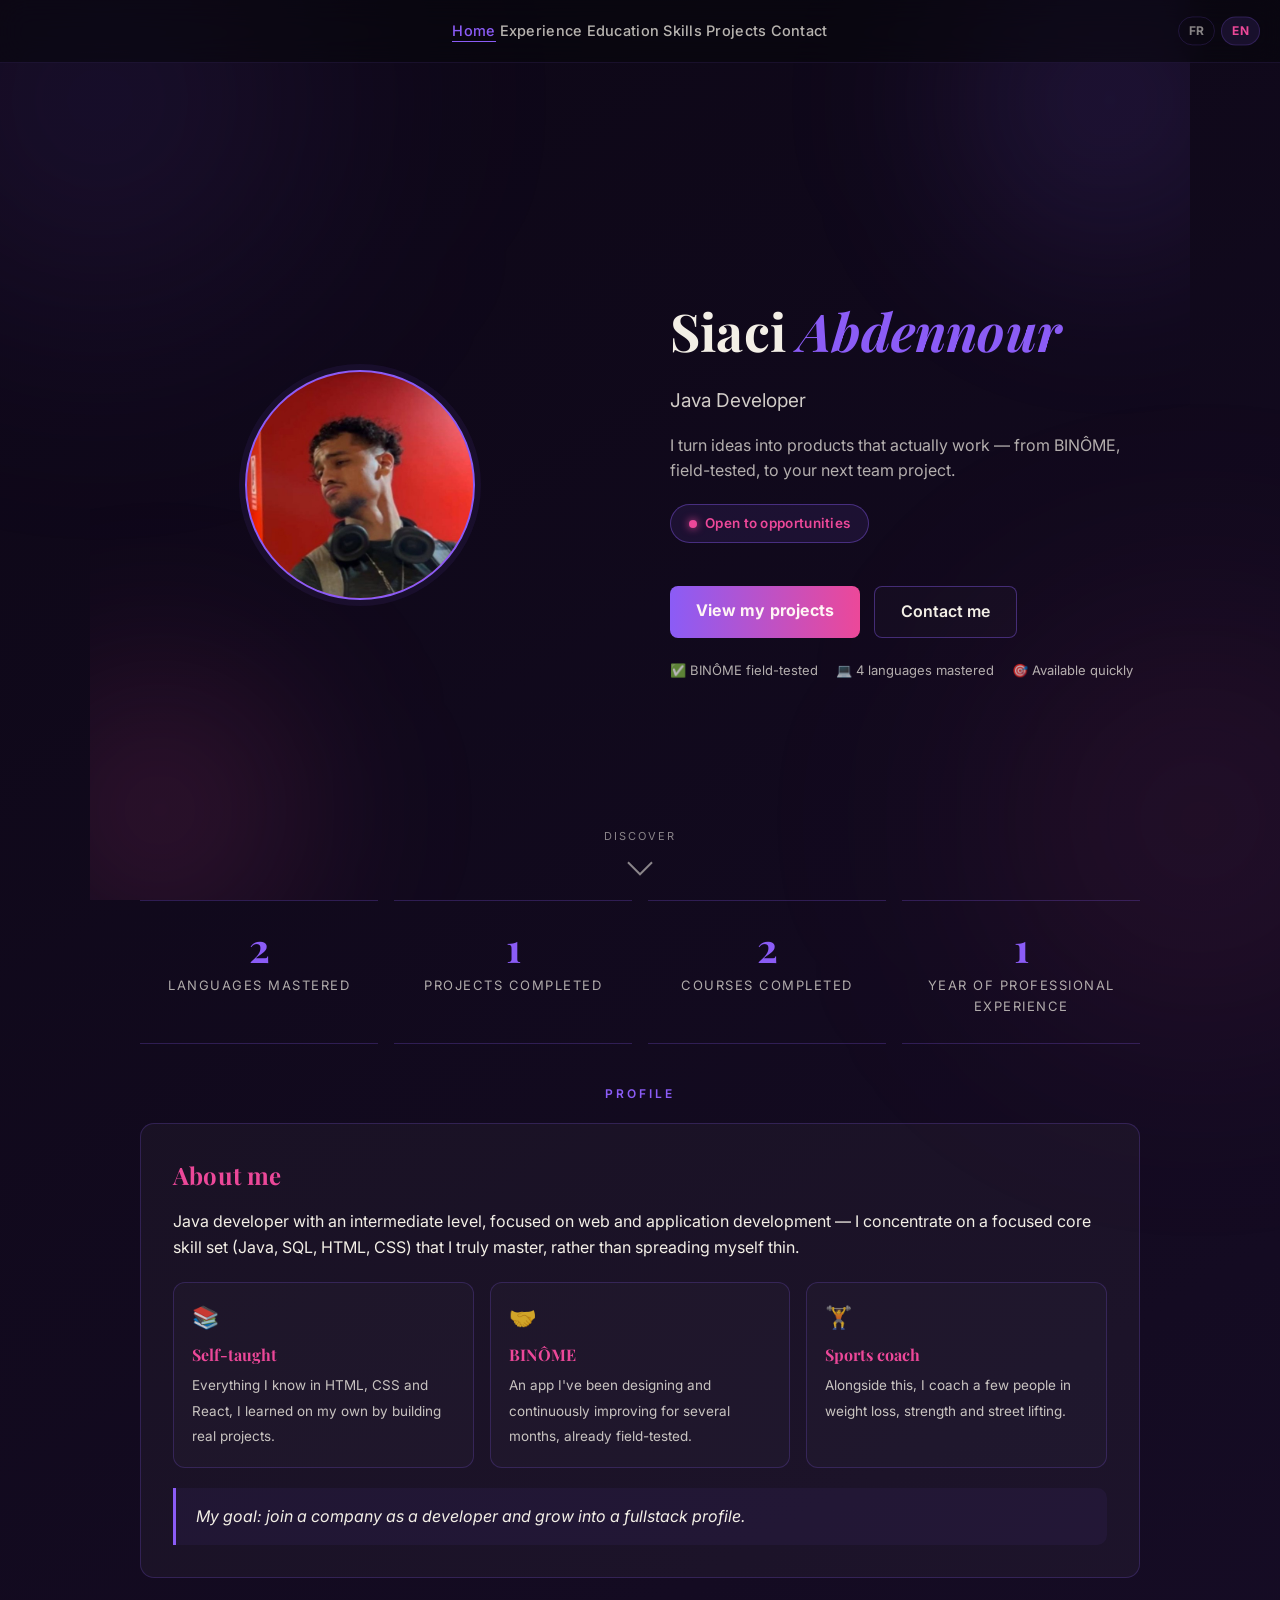
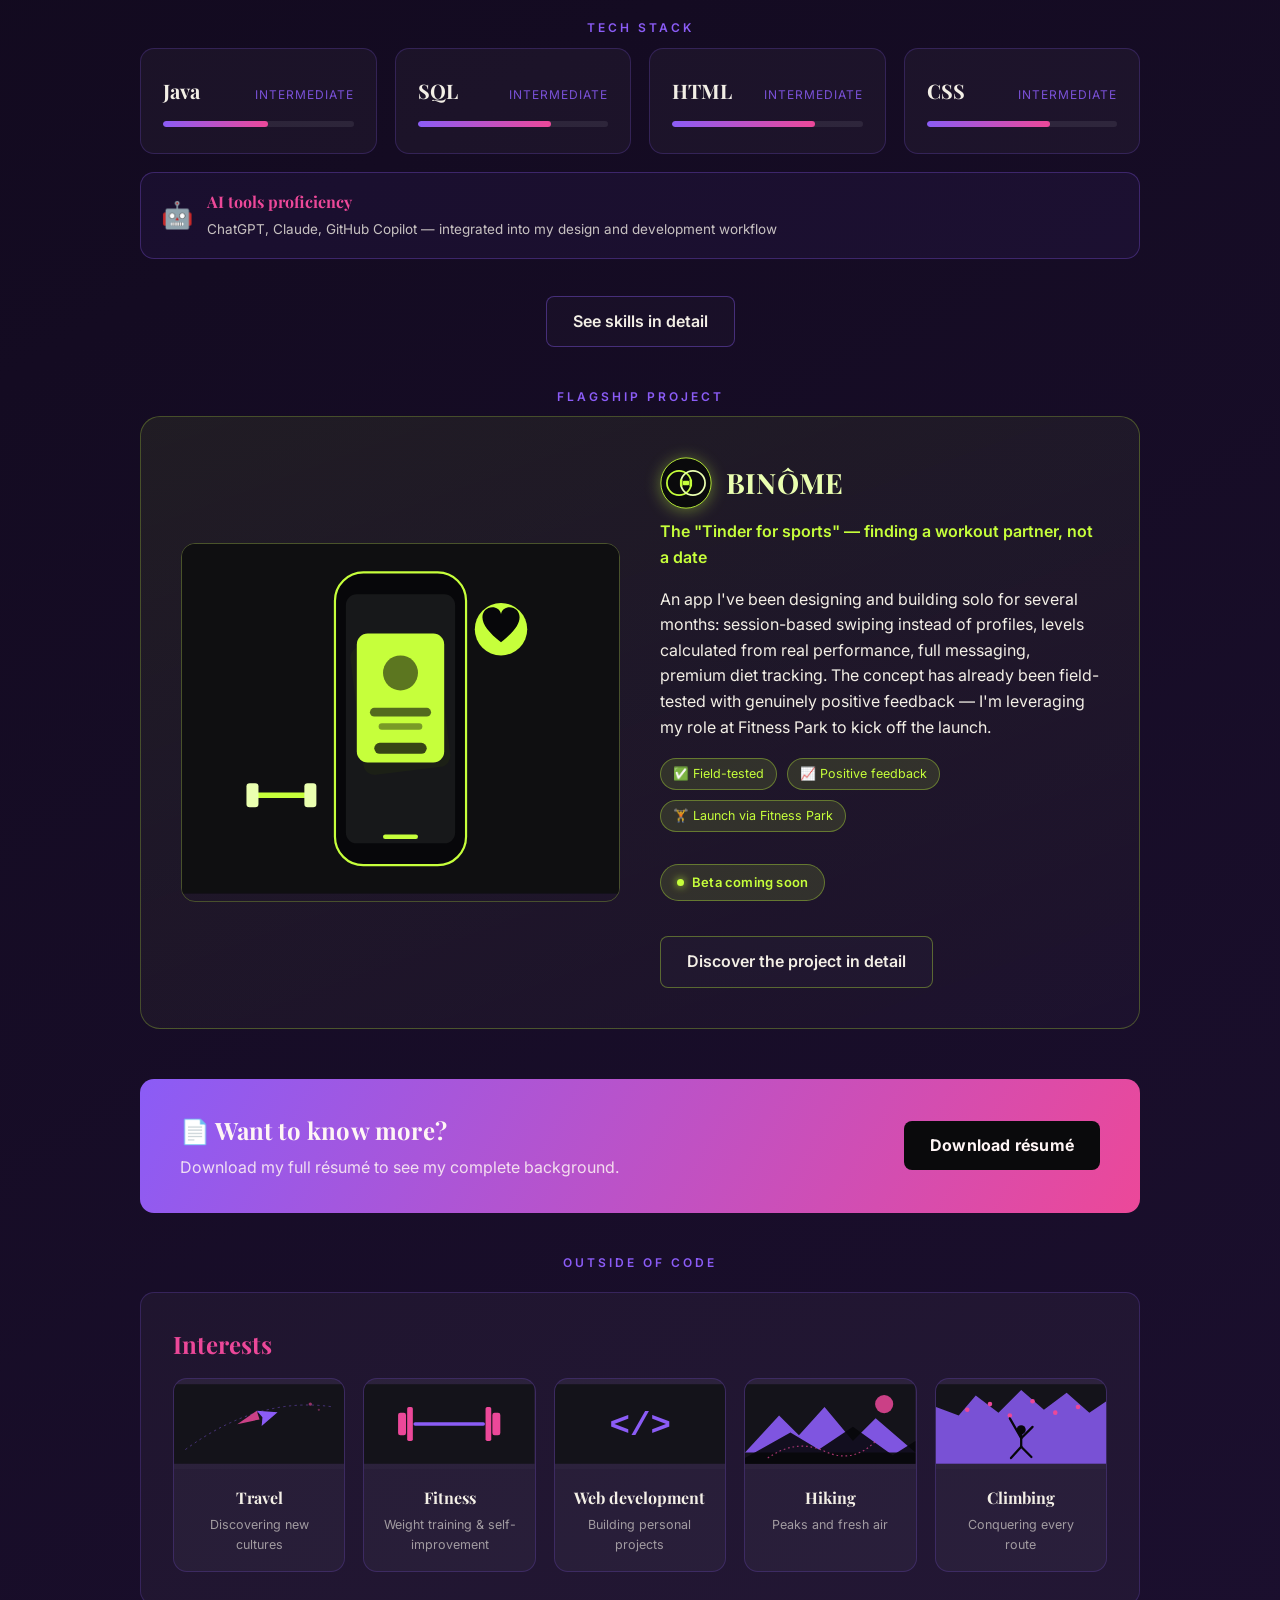
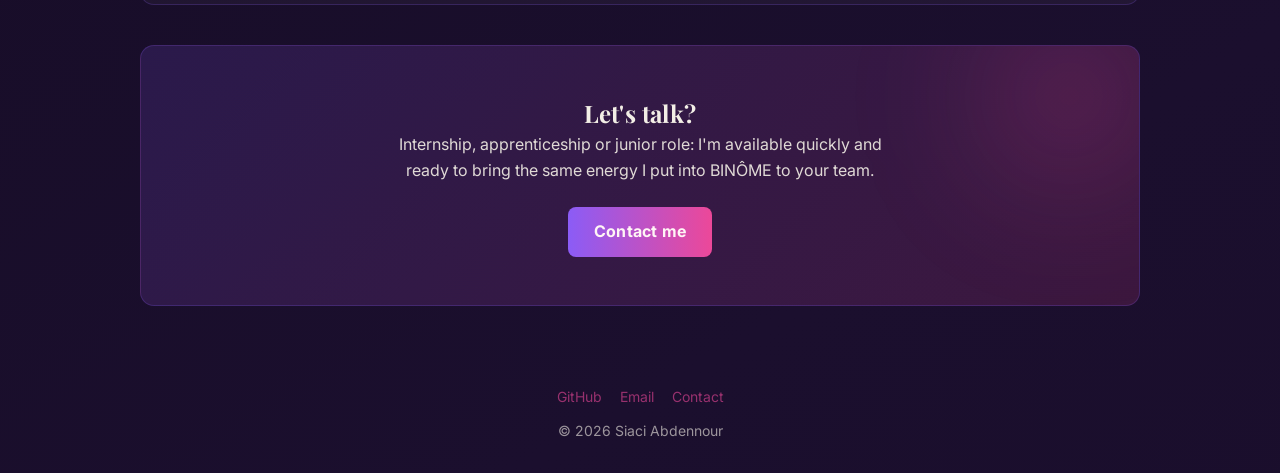
==== en/index.html @ e9d8b7e0 "new lang" ====
<!DOCTYPE html>
<html lang="en">
<head>
<meta charset="UTF-8">
<meta name="viewport" content="width=device-width, initial-scale=1">
<title>Siaci Abdennour — Java Developer</title>
<meta name="description" content="Portfolio of Siaci Abdennour, Java developer (Java, HTML, CSS, SQL) evolving towards a fullstack profile. Open to internships, apprenticeships and junior roles.">
<meta name="theme-color" content="#07070a">
<link rel="icon" type="image/svg+xml" href="../favicon.svg">
<link rel="canonical" href="https://abdesci.github.io/en/index.html">

<!-- Open Graph -->
<meta property="og:type" content="website">
<meta property="og:title" content="Siaci Abdennour — Java Developer">
<meta property="og:description" content="Portfolio of Siaci Abdennour, Java developer evolving towards a fullstack profile.">
<meta property="og:url" content="https://abdesci.github.io/en/index.html">
<meta property="og:locale" content="en_US">

<link rel="preconnect" href="https://fonts.googleapis.com">
<link rel="preconnect" href="https://fonts.gstatic.com" crossorigin>
<link href="https://fonts.googleapis.com/css2?family=Inter:wght@400;500;600;700&family=Playfair+Display:ital,wght@0,700;1,700&display=swap" rel="stylesheet">

<link rel="stylesheet" href="../style.css">
</head>

<body>

<a class="skip-link" href="#main">Skip to content</a>

<!-- NAVBAR -->
<nav class="nav" aria-label="Main navigation">
  <div class="nav-links">
    <a href="index.html" aria-current="page">Home</a>
    <a href="experiences.html">Experience</a>
    <a href="formations.html">Education</a>
    <a href="competences.html">Skills</a>
    <a href="projets.html">Projects</a>
    <a href="contact.html">Contact</a>
  </div>
  <button class="nav-toggle" aria-label="Open menu" aria-expanded="false">☰</button>
  <div class="lang-switch">
    <a href="../index.html">FR</a>
    <span class="active">EN</span>
  </div>
</nav>

<main id="main">

<!-- HERO -->
<div class="split-hero">
  <div class="visual">
    <div class="avatar-wrap">
      <img src="../photo.jpg" alt="Photo of Siaci Abdennour" onerror="var p=this.parentElement; this.remove(); p.textContent='SA';">
    </div>
  </div>
  <div class="content">
    <h1>Siaci <span class="accent-word">Abdennour</span></h1>
    <p class="subtitle"><span data-typed="Java Developer|Future Fullstack Profile|Creator of BINÔME"></span></p>
    <p class="hero-tagline">I turn ideas into products that actually work — from BINÔME, field-tested, to your next team project.</p>
    <span class="badge-pill"><span class="dot"></span> Open to opportunities</span>
    <div class="cta-row">
      <a href="projets.html" class="btn">View my projects</a>
      <a href="contact.html" class="btn-outline">Contact me</a>
    </div>
    <div class="trust-strip">
      <span>✅ BINÔME field-tested</span>
      <span>💻 4 languages mastered</span>
      <span>🎯 Available quickly</span>
    </div>
  </div>
  <a href="#stats" class="scroll-cue" aria-label="Scroll down">
    <span>Discover</span>
    <span class="arrow"></span>
  </a>
</div>

<!-- STATS -->
<div class="stats-row reveal" id="stats">
  <div class="stat">
    <span class="num" data-count="4">0</span>
    <span class="label">Languages mastered</span>
  </div>
  <div class="stat">
    <span class="num" data-count="2">0</span>
    <span class="label">Projects completed</span>
  </div>
  <div class="stat">
    <span class="num" data-count="4">0</span>
    <span class="label">Courses completed</span>
  </div>
  <div class="stat">
    <span class="num" data-count="1">0</span>
    <span class="label">Year of professional experience</span>
  </div>
</div>

<!-- ABOUT -->
<div class="section reveal">
  <span class="eyebrow">Profile</span>
  <div class="card">
    <h2>About me</h2>
    <p>
      Java developer with an intermediate level, focused on web and application development — I concentrate on a focused core skill set (Java, SQL, HTML, CSS) that I truly master, rather than spreading myself thin.
    </p>
    <div class="about-highlights">
      <div class="highlight-item">
        <span class="hicon">📚</span>
        <strong>Self-taught</strong>
        <span>Everything I know in HTML, CSS and React, I learned on my own by building real projects.</span>
      </div>
      <div class="highlight-item">
        <span class="hicon">🤝</span>
        <strong>BINÔME</strong>
        <span>An app I've been designing and continuously improving for several months, already field-tested.</span>
      </div>
      <div class="highlight-item">
        <span class="hicon">🏋️</span>
        <strong>Sports coach</strong>
        <span>Alongside this, I coach a few people in weight loss, strength and street lifting.</span>
      </div>
    </div>
    <p class="about-objective">
      My goal: join a company as a developer and grow into a fullstack profile.
    </p>
  </div>
</div>

<!-- KEY SKILLS -->
<div class="section reveal">
  <span class="eyebrow">Tech stack</span>
  <div class="lang-grid">
    <div class="lang-card" style="--fill:55%">
      <div class="lang-top"><span class="lang-name">Java</span><span class="lang-level">Intermediate</span></div>
      <div class="lang-bar"><div class="lang-bar-fill"></div></div>
    </div>
    <div class="lang-card" style="--fill:70%">
      <div class="lang-top"><span class="lang-name">SQL</span><span class="lang-level">Intermediate</span></div>
      <div class="lang-bar"><div class="lang-bar-fill"></div></div>
    </div>
    <div class="lang-card" style="--fill:75%">
      <div class="lang-top"><span class="lang-name">HTML</span><span class="lang-level">Intermediate</span></div>
      <div class="lang-bar"><div class="lang-bar-fill"></div></div>
    </div>
    <div class="lang-card" style="--fill:65%">
      <div class="lang-top"><span class="lang-name">CSS</span><span class="lang-level">Intermediate</span></div>
      <div class="lang-bar"><div class="lang-bar-fill"></div></div>
    </div>
  </div>
  <div class="ai-tools-tag">
    <span class="icon">🤖</span>
    <div>
      <strong>AI tools proficiency</strong>
      <span>ChatGPT, Claude, GitHub Copilot — integrated into my design and development workflow</span>
    </div>
  </div>
  <p style="text-align:center; margin-top:22px;">
    <a href="competences.html" class="btn-outline">See skills in detail</a>
  </p>
</div>

<!-- FLAGSHIP PROJECT TEASER -->
<div class="section reveal">
  <span class="eyebrow">Flagship project</span>
  <div class="case-study binome-block">
    <div class="visual">
      <svg viewBox="0 0 400 320" xmlns="http://www.w3.org/2000/svg" role="img" aria-label="Illustration of the BINÔME app: phone with a swipeable session card">
        <rect width="400" height="320" fill="#0f0f11"/>
        <rect x="140" y="26" width="120" height="268" rx="26" fill="#07070a" stroke="#c6ff3b" stroke-width="2"/>
        <rect x="150" y="46" width="100" height="228" rx="10" fill="#17181a"/>
        <g transform="rotate(-7 200 150)">
          <rect x="160" y="90" width="80" height="118" rx="10" fill="#1c2016"/>
        </g>
        <g>
          <rect x="160" y="82" width="80" height="118" rx="10" fill="#c6ff3b"/>
          <circle cx="200" cy="118" r="16" fill="#07070a" opacity="0.55"/>
          <rect x="172" y="150" width="56" height="8" rx="4" fill="#07070a" opacity="0.6"/>
          <rect x="180" y="164" width="40" height="6" rx="3" fill="#07070a" opacity="0.4"/>
          <rect x="176" y="182" width="48" height="10" rx="5" fill="#07070a" opacity="0.75"/>
        </g>
        <rect x="184" y="266" width="32" height="4" rx="2" fill="#c6ff3b"/>
        <circle cx="292" cy="78" r="24" fill="#c6ff3b"/>
        <path d="M292 90c-11-9-17-16-17-23 0-5 4-9 9-9 4 0 7 2 8 6 1-4 4-6 8-6 5 0 9 4 9 9 0 7-6 14-17 23z" fill="#07070a"/>
        <g transform="translate(70,230)">
          <line x1="0" y1="0" x2="42" y2="0" stroke="#c6ff3b" stroke-width="5" stroke-linecap="round"/>
          <rect x="-11" y="-11" width="11" height="22" rx="3" fill="#eaffb0"/>
          <rect x="42" y="-11" width="11" height="22" rx="3" fill="#eaffb0"/>
        </g>
      </svg>
    </div>
    <div>
      <div class="brand-row">
        <svg class="brand-logo" viewBox="0 0 120 120" xmlns="http://www.w3.org/2000/svg" role="img" aria-label="BINÔME logo">
          <circle cx="60" cy="60" r="58" fill="#0a0a0c"/>
          <circle cx="60" cy="60" r="58" fill="none" stroke="#c6ff3b" stroke-width="2"/>
          <circle cx="44" cy="60" r="28" fill="none" stroke="#c6ff3b" stroke-width="4"/>
          <circle cx="76" cy="60" r="28" fill="none" stroke="#eaffb0" stroke-width="4"/>
          <rect x="53" y="55" width="14" height="10" rx="2" fill="#c6ff3b"/>
          <rect x="46" y="52" width="6" height="16" rx="2" fill="#c6ff3b"/>
          <rect x="68" y="52" width="6" height="16" rx="2" fill="#c6ff3b"/>
        </svg>
        <h2 style="margin-bottom:0;">BINÔME</h2>
      </div>
      <span class="tagline">The "Tinder for sports" — finding a workout partner, not a date</span>
      <p>
        An app I've been designing and building solo for several months: session-based swiping instead of profiles, levels calculated from real performance, full messaging, premium diet tracking. The concept has already been field-tested with genuinely positive feedback — I'm leveraging my role at Fitness Park to kick off the launch.
      </p>
      <div class="stat-chips">
        <span class="chip">✅ Field-tested</span>
        <span class="chip">📈 Positive feedback</span>
        <span class="chip">🏋️ Launch via Fitness Park</span>
      </div>
      <span class="beta-badge"><span class="dot"></span> Beta coming soon</span>
      <p style="margin-top:20px;">
        <a href="projets.html" class="btn-outline">Discover the project in detail</a>
      </p>
    </div>
  </div>
</div>

<!-- CV -->
<div class="section reveal">
  <div class="cv-banner">
    <div class="cv-text">
      <h2>📄 Want to know more?</h2>
      <p>Download my full résumé to see my complete background.</p>
    </div>
    <a href="../cv.pdf" class="btn">Download résumé</a>
  </div>
</div>

<!-- INTERESTS -->
<div class="section reveal">
  <span class="eyebrow">Outside of code</span>
  <div class="card">
    <h2>Interests</h2>
    <div class="interest-grid">

      <div class="interest-card">
        <svg class="banner" viewBox="0 0 300 140" xmlns="http://www.w3.org/2000/svg" role="img" aria-label="Travel illustration">
          <rect width="300" height="140" fill="#14131a"/>
          <path d="M20 115 Q150 20 280 40" stroke="#8b5cf6" stroke-width="1.5" stroke-dasharray="4 6" fill="none" opacity="0.5"/>
          <g transform="translate(150,60) rotate(-18)">
            <path d="M0 -14 L34 0 L0 14 L6 0 Z" fill="#8b5cf6"/>
            <path d="M0 -14 L-40 -2 L0 2 Z" fill="#ec4899" opacity="0.85"/>
          </g>
          <circle cx="240" cy="35" r="3" fill="#ec4899" opacity="0.6"/>
          <circle cx="255" cy="45" r="2" fill="#ec4899" opacity="0.4"/>
        </svg>
        <div class="body">
          <span class="label">Travel</span>
          <span class="hint">Discovering new cultures</span>
        </div>
      </div>

      <div class="interest-card">
        <svg class="banner" viewBox="0 0 300 140" xmlns="http://www.w3.org/2000/svg" role="img" aria-label="Fitness illustration">
          <rect width="300" height="140" fill="#14131a"/>
          <line x1="90" y1="70" x2="210" y2="70" stroke="#8b5cf6" stroke-width="6" stroke-linecap="round"/>
          <rect x="60" y="50" width="14" height="40" rx="4" fill="#ec4899"/>
          <rect x="76" y="40" width="10" height="60" rx="3" fill="#ec4899"/>
          <rect x="214" y="40" width="10" height="60" rx="3" fill="#ec4899"/>
          <rect x="226" y="50" width="14" height="40" rx="4" fill="#ec4899"/>
        </svg>
        <div class="body">
          <span class="label">Fitness</span>
          <span class="hint">Weight training & self-improvement</span>
        </div>
      </div>

      <div class="interest-card">
        <svg class="banner" viewBox="0 0 300 140" xmlns="http://www.w3.org/2000/svg" role="img" aria-label="Web development illustration">
          <rect width="300" height="140" fill="#14131a"/>
          <text x="150" y="90" font-family="monospace" font-size="60" font-weight="700" fill="#8b5cf6" text-anchor="middle">&lt;/&gt;</text>
        </svg>
        <div class="body">
          <span class="label">Web development</span>
          <span class="hint">Building personal projects</span>
        </div>
      </div>

      <div class="interest-card">
        <svg class="banner" viewBox="0 0 300 140" xmlns="http://www.w3.org/2000/svg" role="img" aria-label="Hiking illustration">
          <rect width="300" height="140" fill="#14131a"/>
          <circle cx="245" cy="35" r="16" fill="#ec4899" opacity="0.85"/>
          <path d="M0 120 L60 55 L95 90 L140 40 L190 100 L230 60 L300 120 Z" fill="#8b5cf6" opacity="0.9"/>
          <path d="M0 130 L80 85 L130 115 L190 75 L260 125 L300 100 L300 140 L0 140 Z" fill="#07070a" opacity="0.9"/>
          <path d="M40 130 Q90 95 140 118 T230 100" stroke="#ec4899" stroke-width="2" stroke-dasharray="3 5" fill="none" opacity="0.7"/>
        </svg>
        <div class="body">
          <span class="label">Hiking</span>
          <span class="hint">Peaks and fresh air</span>
        </div>
      </div>

      <div class="interest-card">
        <svg class="banner" viewBox="0 0 300 140" xmlns="http://www.w3.org/2000/svg" role="img" aria-label="Climbing illustration">
          <rect width="300" height="140" fill="#14131a"/>
          <path d="M0 140 L0 40 L40 55 L70 20 L110 50 L150 10 L190 45 L230 15 L270 50 L300 30 L300 140 Z" fill="#8b5cf6" opacity="0.85"/>
          <circle cx="55" cy="45" r="4" fill="#ec4899"/>
          <circle cx="95" cy="35" r="4" fill="#ec4899"/>
          <circle cx="130" cy="55" r="4" fill="#ec4899"/>
          <circle cx="170" cy="30" r="4" fill="#ec4899"/>
          <circle cx="210" cy="50" r="4" fill="#ec4899"/>
          <circle cx="250" cy="40" r="4" fill="#ec4899"/>
          <g stroke="#07070a" stroke-width="4" stroke-linecap="round" fill="none">
            <circle cx="150" cy="80" r="8" fill="#07070a" stroke="none"/>
            <line x1="150" y1="88" x2="150" y2="110"/>
            <line x1="150" y1="95" x2="130" y2="60"/>
            <line x1="150" y1="95" x2="170" y2="75"/>
            <line x1="150" y1="110" x2="132" y2="130"/>
            <line x1="150" y1="110" x2="168" y2="128"/>
          </g>
        </svg>
        <div class="body">
          <span class="label">Climbing</span>
          <span class="hint">Conquering every route</span>
        </div>
      </div>

    </div>
  </div>
</div>

<!-- CLOSING CTA -->
<div class="section reveal">
  <div class="closing-cta">
    <h2>Let's talk?</h2>
    <p>Internship, apprenticeship or junior role: I'm available quickly and ready to bring the same energy I put into BINÔME to your team.</p>
    <a href="contact.html" class="btn">Contact me</a>
  </div>
</div>

</main>

<footer class="site-footer">
  <div class="footer-links">
    <a href="https://github.com/abdesci" target="_blank" rel="noopener">GitHub</a>
    <a href="mailto:nourabdel345@gmail.com">Email</a>
    <a href="contact.html">Contact</a>
  </div>
  <p>&copy; <span id="year"></span> Siaci Abdennour</p>
</footer>

<script src="../script.js"></script>
<script>document.getElementById("year").textContent = new Date().getFullYear();</script>
</body>
</html>
---- style.css ----
/* ============================================
   Portfolio — Siaci Abdennour
   Feuille de style unique, partagée par toutes les pages
   Thème "aurora électrique" : fond obsidian + violet/magenta vifs en accent
   ============================================ */

:root{
  --bg-1:#0d0716;
  --bg-2:#1b0f2e;
  --accent:#8b5cf6;
  --accent-2:#ec4899;
  --accent-soft:rgba(139,92,246,0.12);
  --text:#f3efe6;
  --text-dim:rgba(243,239,230,0.72);
  --card-bg:rgba(255,255,255,0.035);
  --card-border:rgba(139,92,246,0.22);
  --radius:14px;
  --max-width:1000px;
  --font-body: "Inter", system-ui, -apple-system, "Segoe UI", "Helvetica Neue", Arial, sans-serif;
  --font-display: "Playfair Display", Georgia, "Times New Roman", serif;
}

*{
  margin:0;
  padding:0;
  box-sizing:border-box;
}

html{
  scroll-behavior:smooth;
}

body{
  font-family:var(--font-body);
  background:linear-gradient(150deg,var(--bg-1) 0%,var(--bg-2) 45%,#170b26 70%,var(--bg-1) 100%);
  background-size:200% 200%;
  animation:bg 16s infinite alternate;
  color:var(--text);
  min-height:100vh;
  line-height:1.6;
  position:relative;
}

body::before,
body::after{
  content:'';
  position:fixed;
  border-radius:50%;
  filter:blur(130px);
  z-index:-1;
  pointer-events:none;
}

body::before{
  width:560px;
  height:560px;
  background:radial-gradient(circle, rgba(139,92,246,0.18), transparent 70%);
  top:-180px;
  left:-180px;
}

body::after{
  width:520px;
  height:520px;
  background:radial-gradient(circle, rgba(236,72,153,0.16), transparent 70%);
  bottom:-180px;
  right:-180px;
}

@keyframes bg{
  0%{background-position:left;}
  100%{background-position:right;}
}

a{
  color:inherit;
}

img{
  max-width:100%;
  display:block;
}

h1, h2, h3{
  font-family:var(--font-display);
  font-weight:700;
  letter-spacing:0.2px;
}

.eyebrow{
  display:block;
  font-family:var(--font-body);
  text-transform:uppercase;
  letter-spacing:3px;
  font-size:12px;
  font-weight:600;
  color:var(--accent);
  margin-bottom:10px;
  text-align:center;
}

.divider{
  width:64px;
  height:2px;
  margin:14px auto 0;
  background:linear-gradient(90deg,transparent,var(--accent),transparent);
}

/* ============ NAVBAR ============ */
.nav{
  position:fixed;
  top:0;
  left:0;
  width:100%;
  display:flex;
  align-items:center;
  justify-content:center;
  gap:28px;
  padding:18px 20px;
  background:rgba(7,7,10,0.55);
  backdrop-filter:blur(14px);
  -webkit-backdrop-filter:blur(14px);
  z-index:1000;
  transition:padding 0.3s ease, background 0.3s ease;
  flex-wrap:wrap;
  border-bottom:1px solid rgba(139,92,246,0.12);
}

.nav.scrolled{
  padding:10px 20px;
  background:rgba(5,5,7,0.85);
}

.nav a{
  color:var(--text);
  text-decoration:none;
  opacity:0.75;
  transition:0.25s;
  font-weight:500;
  font-size:14.5px;
  white-space:nowrap;
  letter-spacing:0.3px;
}

.nav a:hover,
.nav a:focus-visible{
  opacity:1;
  color:var(--accent-2);
}

.nav a[aria-current="page"]{
  opacity:1;
  color:var(--accent);
  border-bottom:1px solid var(--accent);
  padding-bottom:2px;
}

.nav-toggle{
  display:none;
}

/* ============ LANGUAGE SWITCH ============ */
.lang-switch{
  position:absolute;
  top:50%;
  right:20px;
  transform:translateY(-50%);
  display:flex;
  gap:6px;
  z-index:1001;
}

.lang-switch a,
.lang-switch span{
  padding:4px 10px;
  border-radius:999px;
  border:1px solid var(--card-border);
  font-size:12px;
  font-weight:700;
  letter-spacing:0.3px;
  text-decoration:none;
  color:var(--text-dim);
  transition:0.25s;
}

.lang-switch a:hover,
.lang-switch a:focus-visible{
  color:var(--accent-2);
  border-color:var(--accent-2);
}

.lang-switch span.active{
  background:var(--accent-soft);
  color:var(--accent-2);
  cursor:default;
}

@media (max-width:640px){
  .lang-switch{
    right:60px;
    gap:4px;
  }
  .lang-switch a,
  .lang-switch span{
    padding:3px 8px;
    font-size:10.5px;
  }
}

/* ============ LAYOUT ============ */
.container{
  padding:150px 20px 80px;
  max-width:var(--max-width);
  margin:0 auto;
}

.section{
  max-width:var(--max-width);
  margin:0 auto 40px;
}

/* ============ HERO ============ */
.hero{
  position:relative;
  min-height:100vh;
  display:flex;
  flex-direction:column;
  justify-content:center;
  align-items:center;
  text-align:center;
  padding:120px 20px 60px;
  gap:6px;
  overflow:hidden;
}

.hero::before,
.hero::after{
  content:'';
  position:absolute;
  border-radius:50%;
  filter:blur(70px);
  z-index:0;
  pointer-events:none;
}

.hero::before{
  width:420px;
  height:420px;
  background:radial-gradient(circle,rgba(139,92,246,0.18),transparent 70%);
  top:-120px;
  left:-120px;
}

.hero::after{
  width:360px;
  height:360px;
  background:radial-gradient(circle,rgba(236,72,153,0.12),transparent 70%);
  bottom:-100px;
  right:-100px;
}

.hero > *{
  position:relative;
  z-index:1;
}

.avatar-wrap{
  width:150px;
  height:150px;
  border-radius:50%;
  border:2px solid var(--accent);
  box-shadow:0 0 0 6px rgba(139,92,246,0.08);
  margin-bottom:22px;
  overflow:hidden;
  display:flex;
  align-items:center;
  justify-content:center;
  background:linear-gradient(135deg,var(--accent),var(--accent-2));
  font-size:44px;
  font-weight:700;
  color:#fff5f5;
  font-family:var(--font-display);
  transition:0.4s;
}

.avatar-wrap:hover{
  transform:scale(1.04);
}

.avatar-wrap img{
  width:100%;
  height:100%;
  object-fit:cover;
}

h1{
  font-size:clamp(34px,6vw,58px);
  color:var(--text);
}

h1 .accent-word{
  color:var(--accent);
  font-style:italic;
}

.page-title{
  text-align:center;
  margin-bottom:10px;
}

.subtitle{
  margin-top:12px;
  opacity:0.85;
  font-size:clamp(15px,2.5vw,19px);
  min-height:1.4em;
}

.typed-cursor{
  display:inline-block;
  width:2px;
  background:var(--accent);
  margin-left:2px;
  animation:blink 0.9s infinite;
}

@keyframes blink{
  0%,49%{opacity:1;}
  50%,100%{opacity:0;}
}

/* ============ AVAILABILITY BADGE ============ */
.badge-pill{
  display:inline-flex;
  align-items:center;
  gap:8px;
  margin-top:20px;
  padding:8px 18px;
  border-radius:999px;
  background:rgba(139,92,246,0.1);
  border:1px solid rgba(139,92,246,0.4);
  color:var(--accent-2);
  font-size:13.5px;
  font-weight:600;
  letter-spacing:0.3px;
}

.badge-pill .dot{
  width:8px;
  height:8px;
  border-radius:50%;
  background:var(--accent-2);
  box-shadow:0 0 8px var(--accent-2);
  animation:pulse 1.8s infinite;
}

@keyframes pulse{
  0%,100%{opacity:1;}
  50%{opacity:0.4;}
}

/* ============ HERO CTA ============ */
.cta-row{
  display:flex;
  gap:14px;
  margin-top:28px;
  flex-wrap:wrap;
  justify-content:center;
}

.btn{
  display:inline-block;
  margin-top:15px;
  padding:12px 26px;
  background:linear-gradient(90deg,var(--accent),var(--accent-2));
  border-radius:8px;
  text-decoration:none;
  color:#fff5f5;
  font-weight:700;
  letter-spacing:0.2px;
  transition:0.3s;
}

.btn:hover,
.btn:focus-visible{
  transform:translateY(-2px);
  box-shadow:0 8px 24px rgba(139,92,246,0.35);
}

.btn-outline{
  display:inline-block;
  margin-top:15px;
  padding:12px 26px;
  border-radius:8px;
  text-decoration:none;
  color:var(--text);
  font-weight:600;
  border:1px solid rgba(139,92,246,0.4);
  background:rgba(255,255,255,0.02);
  transition:0.3s;
}

.btn-outline:hover,
.btn-outline:focus-visible{
  border-color:var(--accent);
  color:var(--accent-2);
  transform:translateY(-2px);
}

/* ============ STATS ROW ============ */
.stats-row{
  display:grid;
  grid-template-columns:repeat(auto-fit,minmax(140px,1fr));
  gap:16px;
  max-width:var(--max-width);
  margin:0 auto 40px;
}

.stat{
  text-align:center;
  padding:26px 12px;
  border-top:1px solid rgba(139,92,246,0.25);
  border-bottom:1px solid rgba(139,92,246,0.25);
}

.stat .num{
  display:block;
  font-family:var(--font-display);
  font-size:40px;
  color:var(--accent);
  font-weight:700;
  line-height:1;
}

.stat .label{
  display:block;
  margin-top:8px;
  font-size:13px;
  opacity:0.7;
  text-transform:uppercase;
  letter-spacing:1.5px;
}

/* ============ CARDS ============ */
.card{
  background:var(--card-bg);
  border:1px solid var(--card-border);
  padding:clamp(20px,4vw,32px);
  border-radius:var(--radius);
  margin:20px 0;
  transition:0.35s ease;
}

.card:hover{
  transform:translateY(-6px);
  box-shadow:0 12px 36px rgba(139,92,246,0.14);
  border-color:rgba(139,92,246,0.4);
}

.card h2{
  margin-bottom:15px;
  color:var(--accent-2);
}

.card p + p{
  margin-top:12px;
}

.card ul{
  text-align:left;
  margin-top:15px;
  line-height:1.9;
  opacity:0.9;
  padding-left:20px;
}

/* ============ LANGUAGE / SKILL CARDS ============ */
.lang-grid{
  display:grid;
  grid-template-columns:repeat(auto-fit,minmax(200px,1fr));
  gap:18px;
}

.lang-card{
  background:var(--card-bg);
  border:1px solid var(--card-border);
  border-radius:var(--radius);
  padding:26px 22px;
  transition:0.35s;
}

.lang-card:hover{
  transform:translateY(-6px);
  box-shadow:0 12px 36px rgba(139,92,246,0.16);
  border-color:rgba(139,92,246,0.45);
}

.lang-card .lang-top{
  display:flex;
  align-items:baseline;
  justify-content:space-between;
  margin-bottom:14px;
}

.lang-card .lang-name{
  font-family:var(--font-display);
  font-size:20px;
  font-weight:700;
}

.lang-card .lang-level{
  font-size:12px;
  text-transform:uppercase;
  letter-spacing:1px;
  color:var(--accent);
  opacity:0.85;
}

.lang-bar{
  width:100%;
  height:6px;
  border-radius:999px;
  background:rgba(255,255,255,0.08);
  overflow:hidden;
}

.lang-bar-fill{
  height:100%;
  width:0%;
  border-radius:999px;
  background:linear-gradient(90deg,var(--accent),var(--accent-2));
  transition:width 1.4s cubic-bezier(.2,.7,.2,1);
}

.lang-card.revealed .lang-bar-fill{
  width:var(--fill,50%);
}

/* ============ SKILL GRID (legacy, kept for compat) ============ */
.skill-grid{
  display:grid;
  grid-template-columns:repeat(auto-fit,minmax(140px,1fr));
  gap:16px;
}

.skill-grid .card{
  margin:0;
  text-align:center;
  font-weight:600;
}

/* ============ INTEREST GRID ============ */
.interest-grid{
  display:grid;
  grid-template-columns:repeat(auto-fit,minmax(170px,1fr));
  gap:18px;
}

.interest-card{
  background:var(--card-bg);
  border:1px solid var(--card-border);
  border-radius:var(--radius);
  overflow:hidden;
  text-align:center;
  transition:0.35s ease;
}

.interest-card:hover{
  transform:translateY(-6px);
  box-shadow:0 12px 32px rgba(139,92,246,0.16);
  border-color:rgba(139,92,246,0.4);
}

.interest-card .banner{
  width:100%;
  height:90px;
  display:block;
  background:rgba(255,255,255,0.02);
}

.interest-card .body{
  padding:16px;
}

.interest-card .icon{
  font-size:28px;
  display:block;
  margin-bottom:8px;
}

.interest-card .label{
  font-weight:700;
  display:block;
  font-family:var(--font-display);
  font-size:16px;
}

.interest-card .hint{
  display:block;
  opacity:0.6;
  font-size:12.5px;
  margin-top:4px;
}

/* ============ BRAND (logo BINÔME) ============ */
.brand-row{
  display:flex;
  align-items:center;
  gap:14px;
  margin-bottom:10px;
  flex-wrap:wrap;
}

.brand-logo{
  width:52px;
  height:52px;
  flex-shrink:0;
  filter:drop-shadow(0 2px 8px rgba(139,92,246,0.35));
}

/* ============ AI TOOLS TAG ============ */
.ai-tools-tag{
  display:flex;
  align-items:center;
  gap:14px;
  margin-top:18px;
  padding:16px 20px;
  border-radius:var(--radius);
  border:1px solid rgba(139,92,246,0.3);
  background:rgba(139,92,246,0.06);
}

.ai-tools-tag .icon{
  font-size:26px;
  flex-shrink:0;
}

.ai-tools-tag strong{
  display:block;
  font-family:var(--font-display);
  color:var(--accent-2);
  margin-bottom:2px;
}

.ai-tools-tag span:not(.icon){
  font-size:13.5px;
  opacity:0.8;
}

/* ============ PROJECT VISUAL ============ */
.project-visual{
  width:100%;
  border-radius:12px;
  margin-bottom:20px;
  display:block;
  border:1px solid var(--card-border);
}

/* ============ BUTTON (secondary) ============ */
.role{
  color:var(--accent-2);
  font-weight:bold;
  margin-bottom:10px;
  font-family:var(--font-display);
}

.date{
  opacity:0.6;
  font-size:14px;
  margin-bottom:10px;
}

/* ============ TIMELINE (Formations) ============ */
.timeline{
  position:relative;
  margin-left:10px;
  padding-left:10px;
}

.timeline::before{
  content:'';
  position:absolute;
  left:10px;
  top:0;
  width:2px;
  height:100%;
  background:linear-gradient(var(--accent),transparent);
}

.item{
  margin:30px 0;
  padding-left:40px;
  position:relative;
}

.item::before{
  content:'';
  position:absolute;
  left:0;
  top:5px;
  width:20px;
  height:20px;
  border-radius:50%;
  background:var(--accent);
  border:3px solid var(--bg-1);
}

.item .card:hover{
  transform:translateX(10px) translateY(0);
}

.item h2{
  font-size:20px;
}

.desc{
  opacity:0.85;
  margin-top:10px;
}

/* ============ PROJECTS ============ */
.project{
  background:var(--card-bg);
  border:1px solid var(--card-border);
  padding:clamp(20px,4vw,30px);
  border-radius:var(--radius);
  margin:30px 0;
  transition:0.35s;
}

.project:hover{
  transform:translateY(-6px);
  box-shadow:0 12px 36px rgba(139,92,246,0.14);
  border-color:rgba(139,92,246,0.4);
}

.project h2{
  font-size:24px;
}

.section-title{
  margin-top:15px;
  font-weight:bold;
  color:var(--accent-2);
}

.tech{
  margin-top:6px;
  opacity:0.85;
}

.badge{
  display:inline-block;
  font-size:12px;
  font-weight:700;
  padding:4px 10px;
  border-radius:999px;
  margin-top:10px;
  background:rgba(139,92,246,0.12);
  color:var(--accent-2);
  border:1px solid rgba(139,92,246,0.35);
}

/* ============ FOOTER ============ */
.site-footer{
  text-align:center;
  padding:40px 20px 30px;
  opacity:0.6;
  font-size:14px;
}

.site-footer a{
  color:var(--accent-2);
  text-decoration:none;
}

.site-footer a:hover{
  text-decoration:underline;
}

.footer-links{
  display:flex;
  justify-content:center;
  gap:18px;
  margin-bottom:12px;
  flex-wrap:wrap;
}

/* ============ SCROLL REVEAL ============ */
.reveal{
  opacity:0;
  transform:translateY(24px);
  transition:opacity 0.7s ease, transform 0.7s ease;
}

.reveal.visible{
  opacity:1;
  transform:translateY(0);
}

/* ============ ACCESSIBILITY ============ */
.skip-link{
  position:absolute;
  left:-999px;
  top:auto;
  background:var(--accent);
  color:#fff5f5;
  padding:10px 16px;
  border-radius:8px;
  z-index:2000;
  font-weight:600;
}

.skip-link:focus{
  left:20px;
  top:20px;
}

@media (prefers-reduced-motion: reduce){
  *{
    animation-duration:0.01ms !important;
    animation-iteration-count:1 !important;
    transition-duration:0.01ms !important;
    scroll-behavior:auto !important;
  }
  .reveal{
    opacity:1 !important;
    transform:none !important;
  }
}

/* ============ SPLIT HERO (accueil) ============ */
.split-hero{
  min-height:100vh;
  display:flex;
  align-items:center;
  gap:60px;
  max-width:1100px;
  margin:0 auto;
  padding:150px 20px 80px;
  position:relative;
  overflow:hidden;
}

.split-hero::before{
  content:'';
  position:absolute;
  width:480px;
  height:480px;
  border-radius:50%;
  background:radial-gradient(circle,rgba(139,92,246,0.16),transparent 70%);
  filter:blur(70px);
  top:-140px;
  right:-160px;
  z-index:0;
}

.split-hero::after{
  content:'';
  position:absolute;
  width:420px;
  height:420px;
  border-radius:50%;
  background:radial-gradient(circle, rgba(236,72,153,0.2), transparent 70%);
  filter:blur(80px);
  bottom:-120px;
  left:-140px;
  z-index:0;
  animation:floatGlow2 11s ease-in-out infinite alternate;
}

@keyframes floatGlow2{
  0%{ transform:translate(0,0) scale(1); }
  100%{ transform:translate(20px,-16px) scale(1.1); }
}

.split-hero .visual,
.split-hero .content{
  position:relative;
  z-index:1;
  flex:1;
}

.split-hero .visual{
  display:flex;
  justify-content:center;
}

.split-hero .avatar-wrap{
  width:230px;
  height:230px;
  margin-bottom:0;
  font-size:64px;
}

.split-hero .content{
  text-align:left;
}

.split-hero h1{
  font-size:clamp(34px,5vw,52px);
}

.split-hero .subtitle{
  text-align:left;
  margin-top:14px;
}

.split-hero .cta-row{
  justify-content:flex-start;
}

.split-hero .badge-pill{
  margin-top:20px;
}

@media (max-width:820px){
  .split-hero{
    flex-direction:column;
    text-align:center;
    padding-top:130px;
  }
  .split-hero .content{
    text-align:center;
  }
  .split-hero .subtitle{
    text-align:center;
  }
  .split-hero .cta-row{
    justify-content:center;
  }
}

/* ============ RESUME ROW (expériences) ============ */
.resume{
  display:grid;
  grid-template-columns:160px 1fr;
  gap:30px;
  padding:34px 0;
  border-top:1px solid rgba(139,92,246,0.18);
}

.resume:first-of-type{
  border-top:none;
}

.resume .when{
  font-family:var(--font-display);
  color:var(--accent);
  font-size:15px;
  letter-spacing:0.5px;
}

.resume .what h2{
  font-size:22px;
  margin-bottom:6px;
}

.resume .what .role-sub{
  opacity:0.7;
  font-size:14px;
  margin-bottom:14px;
  display:block;
}

.resume .chips{
  display:flex;
  flex-wrap:wrap;
  gap:8px;
  margin-top:16px;
}

.chip{
  font-size:12.5px;
  padding:5px 12px;
  border-radius:999px;
  border:1px solid rgba(139,92,246,0.3);
  background:rgba(139,92,246,0.07);
  color:var(--accent-2);
}

@media (max-width:640px){
  .resume{
    grid-template-columns:1fr;
    gap:8px;
  }
}

/* ============ RADIAL PROGRESS (compétences) ============ */
.radial-grid{
  display:grid;
  grid-template-columns:repeat(auto-fit,minmax(190px,1fr));
  gap:24px;
}

.radial-card{
  text-align:center;
  padding:30px 20px;
  border-radius:var(--radius);
  border:1px solid var(--card-border);
  background:var(--card-bg);
  transition:0.35s;
}

.radial-card:hover{
  transform:translateY(-6px);
  border-color:rgba(139,92,246,0.45);
  box-shadow:0 12px 32px rgba(139,92,246,0.16);
}

.radial-card svg{
  display:block;
  margin:0 auto 14px;
}

.radial-card .ring-bg{
  fill:none;
  stroke:rgba(255,255,255,0.08);
  stroke-width:8;
}

.radial-card .ring-fill{
  fill:none;
  stroke:var(--accent);
  stroke-width:8;
  stroke-linecap:round;
  transform:rotate(-90deg);
  transform-origin:50% 50%;
  stroke-dasharray:283;
  stroke-dashoffset:283;
  transition:stroke-dashoffset 1.6s cubic-bezier(.2,.7,.2,1);
}

.radial-card.revealed .ring-fill{
  stroke-dashoffset:var(--offset,283);
}

.radial-card .ring-num{
  font-family:var(--font-display);
  font-size:22px;
  fill:var(--text);
}

.radial-card .lang-name{
  font-family:var(--font-display);
  font-size:20px;
  font-weight:700;
  display:block;
}

.radial-card .lang-level{
  font-size:12px;
  text-transform:uppercase;
  letter-spacing:1px;
  color:var(--accent);
  opacity:0.85;
  display:block;
  margin-top:4px;
}

/* ============ CASE STUDY (projet phare) ============ */
.case-study{
  display:grid;
  grid-template-columns:1fr 1fr;
  gap:40px;
  align-items:center;
  padding:40px;
  border-radius:20px;
  border:1px solid var(--card-border);
  background:linear-gradient(160deg,rgba(139,92,246,0.06),rgba(255,255,255,0.02));
  margin-bottom:50px;
}

.case-study .visual{
  border-radius:14px;
  overflow:hidden;
  border:1px solid var(--card-border);
}

.case-study h2{
  font-size:28px;
  margin-bottom:10px;
}

.case-study .tagline{
  color:var(--accent-2);
  font-weight:600;
  margin-bottom:16px;
  display:block;
}

.case-study .stat-chips{
  display:flex;
  flex-wrap:wrap;
  gap:10px;
  margin:18px 0;
}

.case-study .feature-list{
  margin-top:16px;
  padding-left:20px;
  line-height:1.9;
  opacity:0.9;
}

@media (max-width:820px){
  .case-study{
    grid-template-columns:1fr;
    padding:26px;
  }
}

.secondary-projects{
  display:grid;
  grid-template-columns:repeat(auto-fit,minmax(260px,1fr));
  gap:20px;
}

/* ============ TWO-COLUMN CONTACT ============ */
.contact-split{
  display:grid;
  grid-template-columns:1.1fr 0.9fr;
  gap:50px;
  align-items:start;
  max-width:1000px;
  margin:0 auto;
  text-align:left;
}

.contact-split h1{
  font-size:clamp(32px,5vw,48px);
  margin-bottom:16px;
}

.contact-split .lede{
  font-size:17px;
  opacity:0.85;
  max-width:44ch;
}

.contact-split .cards{
  display:flex;
  flex-direction:column;
  gap:16px;
}

@media (max-width:820px){
  .contact-split{
    grid-template-columns:1fr;
    text-align:center;
  }
  .contact-split .lede{
    margin:0 auto;
  }
}

/* ============ BINÔME BRAND ACCENT (couleurs réelles de l'application) ============ */
.binome-block{
  --b-accent:#c6ff3b;
  --b-accent-2:#eaffb0;
  --b-soft:rgba(198,255,59,0.12);
  --b-border:rgba(198,255,59,0.35);
}

.binome-block .tagline{
  color:var(--b-accent) !important;
}

.binome-block .chip{
  background:var(--b-soft);
  border-color:var(--b-border);
  color:var(--b-accent);
}

.card.binome-block h2,
.case-study.binome-block h2{
  color:var(--b-accent-2);
}

.binome-block .btn-outline{
  border-color:var(--b-border);
}

.binome-block .btn-outline:hover,
.binome-block .btn-outline:focus-visible{
  border-color:var(--b-accent);
  color:var(--b-accent);
}

.card.binome-block:hover,
.case-study.binome-block:hover{
  border-color:var(--b-border);
  box-shadow:0 12px 36px rgba(198,255,59,0.16);
}

.case-study.binome-block{
  background:linear-gradient(160deg,rgba(198,255,59,0.07),rgba(255,255,255,0.02));
  border-color:rgba(198,255,59,0.25);
}

.case-study.binome-block .visual{
  border-color:rgba(198,255,59,0.25);
}

.binome-block .brand-logo{
  filter:drop-shadow(0 2px 8px rgba(198,255,59,0.4));
}

.resume.binome-block .when{
  color:var(--b-accent);
}

/* ============ BINÔME — badge "beta bientôt disponible" ============ */
.beta-badge{
  display:inline-flex;
  align-items:center;
  gap:8px;
  margin-top:14px;
  padding:7px 16px;
  border-radius:999px;
  background:var(--b-soft);
  border:1px solid var(--b-border);
  color:var(--b-accent);
  font-size:13px;
  font-weight:600;
  letter-spacing:0.2px;
}

.beta-badge .dot{
  width:7px;
  height:7px;
  border-radius:50%;
  background:var(--b-accent);
  box-shadow:0 0 8px var(--b-accent);
  animation:pulse 1.8s infinite;
}

/* ============ SPOTLIGHT HOVER (rend les cartes vivantes) ============ */
.card,
.lang-card,
.interest-card,
.project,
.radial-card,
.resume,
.case-study,
.ai-tools-tag{
  position:relative;
  isolation:isolate;
}

.card::before,
.lang-card::before,
.interest-card::before,
.project::before,
.radial-card::before,
.resume::before,
.case-study::before,
.ai-tools-tag::before{
  content:'';
  position:absolute;
  inset:0;
  z-index:-1;
  border-radius:inherit;
  opacity:0;
  transition:opacity 0.4s ease;
  background:radial-gradient(260px circle at var(--mx,50%) var(--my,50%), rgba(139,92,246,0.16), transparent 65%);
  pointer-events:none;
}

.card:hover::before,
.lang-card:hover::before,
.interest-card:hover::before,
.project:hover::before,
.radial-card:hover::before,
.resume:hover::before,
.case-study:hover::before,
.ai-tools-tag:hover::before{
  opacity:1;
}

.binome-block::before{
  background:radial-gradient(260px circle at var(--mx,50%) var(--my,50%), rgba(198,255,59,0.14), transparent 65%) !important;
}

/* ============ HERO : mouvement & appel au scroll ============ */
.split-hero::before{
  animation:floatGlow 9s ease-in-out infinite alternate;
}

@keyframes floatGlow{
  0%{ transform:translate(0,0) scale(1); }
  100%{ transform:translate(-24px,18px) scale(1.08); }
}

.hero-tagline{
  margin-top:16px;
  max-width:46ch;
  color:var(--text-dim);
  font-size:16px;
  line-height:1.6;
}

.scroll-cue{
  position:absolute;
  left:50%;
  bottom:28px;
  transform:translateX(-50%);
  display:flex;
  flex-direction:column;
  align-items:center;
  gap:8px;
  color:var(--text-dim);
  font-size:11px;
  text-transform:uppercase;
  letter-spacing:2px;
  text-decoration:none;
  opacity:0.75;
  transition:opacity 0.3s;
  z-index:2;
}

.scroll-cue:hover{
  opacity:1;
  color:var(--accent-2);
}

.scroll-cue .arrow{
  width:18px;
  height:18px;
  border-right:2px solid currentColor;
  border-bottom:2px solid currentColor;
  transform:rotate(45deg);
  animation:bounceDown 1.8s ease-in-out infinite;
}

@keyframes bounceDown{
  0%,100%{ transform:rotate(45deg) translate(0,0); }
  50%{ transform:rotate(45deg) translate(5px,5px); }
}

@media (prefers-reduced-motion: reduce){
  .split-hero::before,
  .split-hero::after{ animation:none; }
  .scroll-cue .arrow{ animation:none; }
  .split-hero .cta-row .btn{ animation:none; }
}

/* ============ CTA principale du hero : pulsation discrète ============ */
.split-hero .cta-row .btn{
  animation:pulseGlow 2.6s ease-in-out infinite;
}

.split-hero .cta-row .btn:hover{
  animation:none;
}

@keyframes pulseGlow{
  0%,100%{ box-shadow:0 0 0 0 rgba(236,72,153,0.4); }
  50%{ box-shadow:0 0 30px 10px rgba(139,92,246,0.3); }
}

/* ============ TRUST STRIP (accueil) ============ */
.trust-strip{
  display:flex;
  flex-wrap:wrap;
  gap:10px 18px;
  margin-top:22px;
}

.trust-strip span{
  font-size:13px;
  color:var(--text-dim);
  white-space:nowrap;
}

/* ============ ABOUT — mise en avant (accueil) ============ */
.about-highlights{
  display:grid;
  grid-template-columns:repeat(auto-fit,minmax(180px,1fr));
  gap:16px;
  margin:22px 0 20px;
}

.about-highlights .highlight-item{
  padding:18px;
  border-radius:12px;
  border:1px solid var(--card-border);
  background:rgba(255,255,255,0.02);
  text-align:left;
}

.about-highlights .highlight-item .hicon{
  font-size:22px;
  display:block;
  margin-bottom:8px;
}

.about-highlights .highlight-item strong{
  display:block;
  color:var(--accent-2);
  font-family:var(--font-display);
  margin-bottom:4px;
}

.about-highlights .highlight-item span{
  font-size:13.5px;
  opacity:0.8;
  line-height:1.5;
}

.about-objective{
  margin-top:20px;
  padding:16px 20px;
  border-left:3px solid var(--accent);
  background:rgba(139,92,246,0.06);
  border-radius:0 10px 10px 0;
  font-style:italic;
  color:var(--text);
}

/* ============ CV — bandeau plein contraste ============ */
.cv-banner{
  display:flex;
  align-items:center;
  justify-content:space-between;
  gap:24px;
  flex-wrap:wrap;
  padding:32px clamp(20px,4vw,40px);
  border-radius:var(--radius);
  background:linear-gradient(120deg,var(--accent),var(--accent-2));
  margin:20px 0;
}

.cv-banner .cv-text h2{
  color:#fff5f5;
  margin-bottom:6px;
}

.cv-banner .cv-text p{
  color:rgba(255,245,245,0.85);
}

.cv-banner .btn{
  background:#0a0a0c;
  color:#fff5f5;
  margin-top:0;
  flex-shrink:0;
}

.cv-banner .btn:hover{
  box-shadow:0 8px 24px rgba(0,0,0,0.4);
}

@media (max-width:640px){
  .cv-banner{
    flex-direction:column;
    text-align:center;
  }
}

/* ============ CTA FINALE (accueil) ============ */
.closing-cta{
  text-align:center;
  padding:48px clamp(20px,4vw,50px);
  border-radius:var(--radius);
  background:linear-gradient(135deg,rgba(139,92,246,0.16),rgba(236,72,153,0.16));
  border:1px solid var(--card-border);
  position:relative;
  overflow:hidden;
}

.closing-cta::before{
  content:'';
  position:absolute;
  width:260px;
  height:260px;
  border-radius:50%;
  background:radial-gradient(circle, rgba(236,72,153,0.25), transparent 70%);
  filter:blur(60px);
  top:-80px;
  right:-60px;
  z-index:0;
}

.closing-cta > *{
  position:relative;
  z-index:1;
}

.closing-cta p{
  max-width:52ch;
  margin:0 auto;
  opacity:0.9;
}

.closing-cta .btn{
  margin-top:24px;
}

/* ============ RESPONSIVE ============ */
@media (max-width:640px){
  .nav{
    justify-content:space-between;
    gap:0;
  }

  .nav-links{
    display:none;
    position:absolute;
    top:100%;
    left:0;
    width:100%;
    flex-direction:column;
    align-items:center;
    gap:16px;
    padding:20px 0 26px;
    background:rgba(7,7,10,0.98);
  }

  .nav-links.open{
    display:flex;
  }

  .nav-toggle{
    display:inline-flex;
    align-items:center;
    justify-content:center;
    width:36px;
    height:36px;
    background:transparent;
    border:1px solid var(--card-border);
    border-radius:8px;
    color:var(--text);
    font-size:18px;
    cursor:pointer;
  }

  .container{
    padding-top:110px;
  }

  h1{
    font-size:36px;
  }

  .stat .num{
    font-size:32px;
  }
}
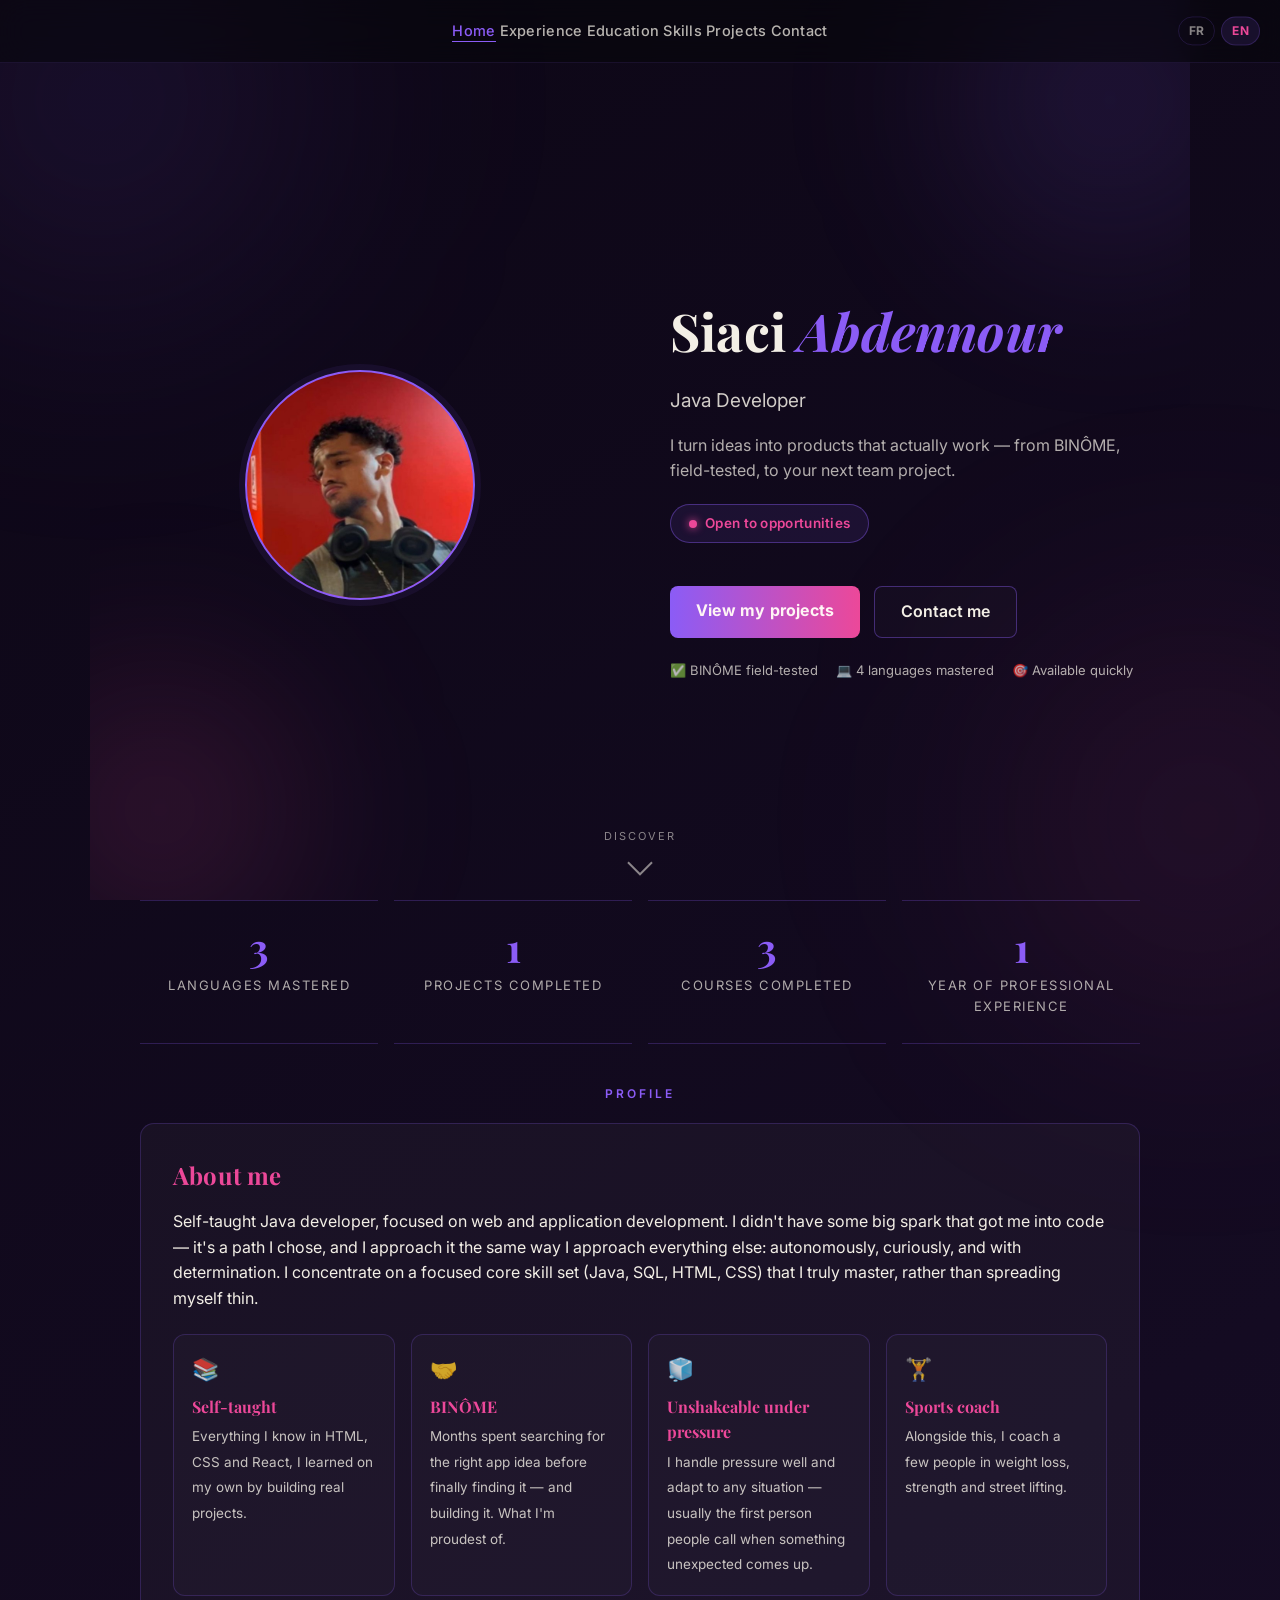
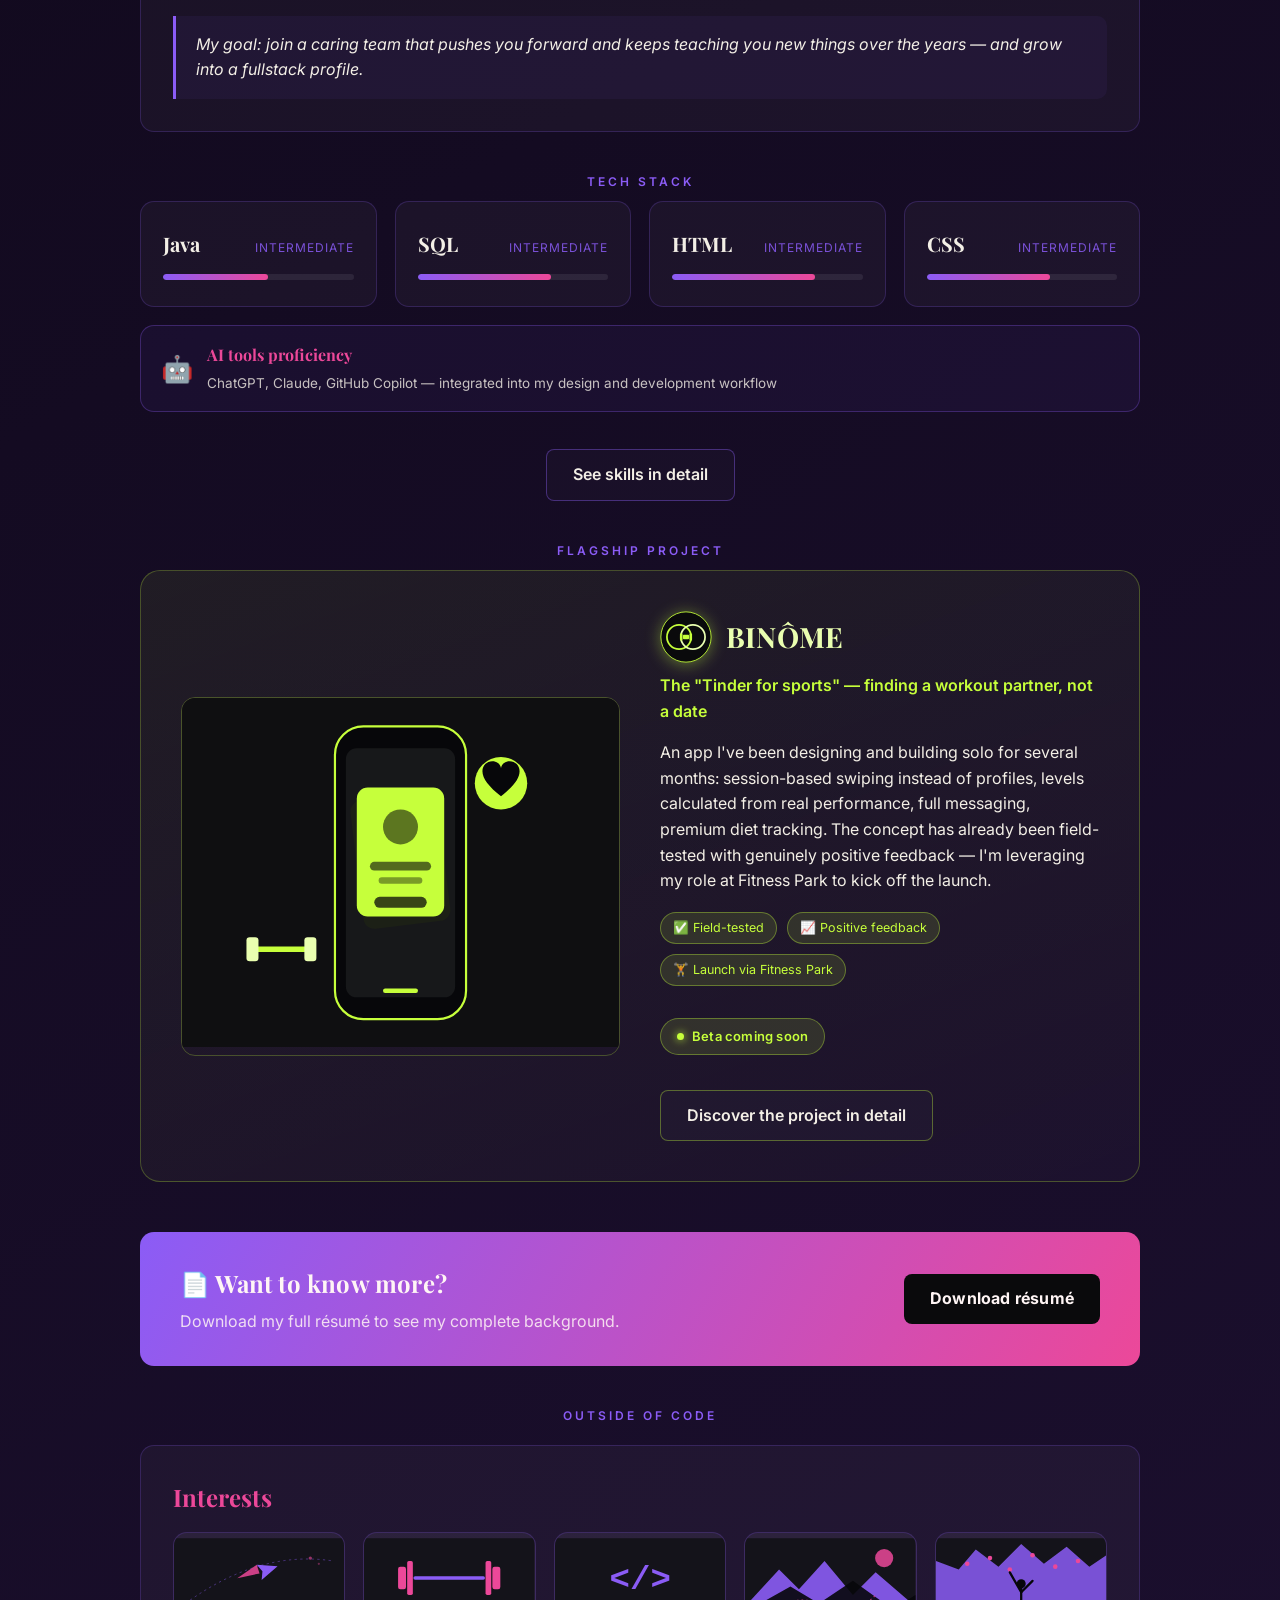
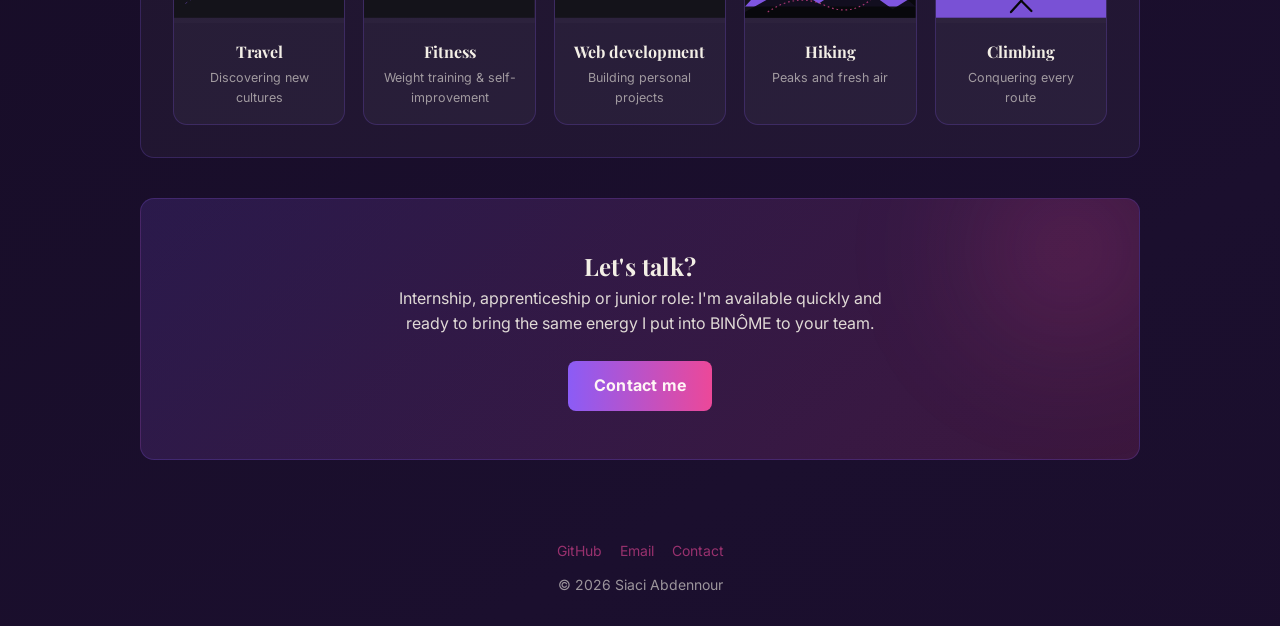
==== commit 1d49d101: "new me" ====
--- a/en/index.html
+++ b/en/index.html
@@ -100,7 +100,7 @@
   <div class="card">
     <h2>About me</h2>
     <p>
-      Java developer with an intermediate level, focused on web and application development — I concentrate on a focused core skill set (Java, SQL, HTML, CSS) that I truly master, rather than spreading myself thin.
+      Self-taught Java developer, focused on web and application development. I didn't have some big spark that got me into code — it's a path I chose, and I approach it the same way I approach everything else: autonomously, curiously, and with determination. I concentrate on a focused core skill set (Java, SQL, HTML, CSS) that I truly master, rather than spreading myself thin.
     </p>
     <div class="about-highlights">
       <div class="highlight-item">
@@ -111,7 +111,12 @@
       <div class="highlight-item">
         <span class="hicon">🤝</span>
         <strong>BINÔME</strong>
-        <span>An app I've been designing and continuously improving for several months, already field-tested.</span>
+        <span>Months spent searching for the right app idea before finally finding it — and building it. What I'm proudest of.</span>
+      </div>
+      <div class="highlight-item">
+        <span class="hicon">🧊</span>
+        <strong>Unshakeable under pressure</strong>
+        <span>I handle pressure well and adapt to any situation — usually the first person people call when something unexpected comes up.</span>
       </div>
       <div class="highlight-item">
         <span class="hicon">🏋️</span>
@@ -120,7 +125,7 @@
       </div>
     </div>
     <p class="about-objective">
-      My goal: join a company as a developer and grow into a fullstack profile.
+      My goal: join a caring team that pushes you forward and keeps teaching you new things over the years — and grow into a fullstack profile.
     </p>
   </div>
 </div>
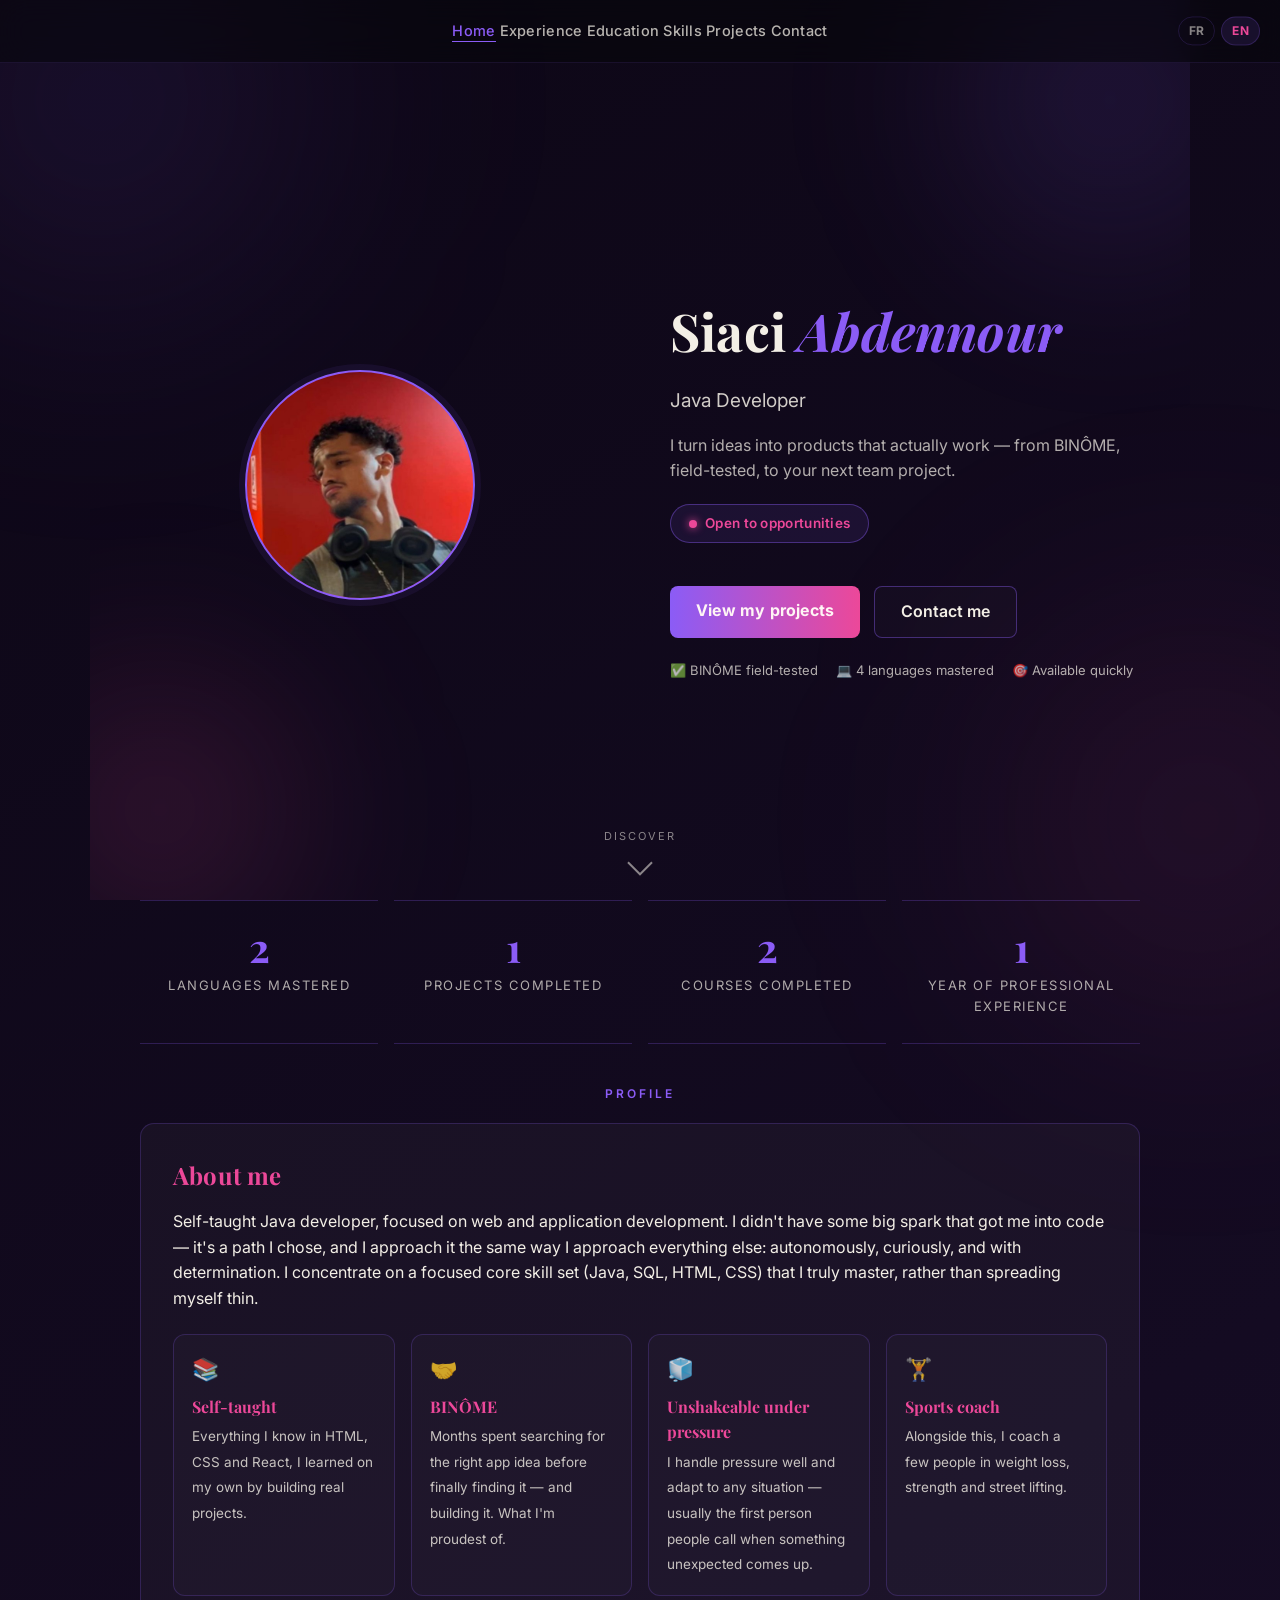
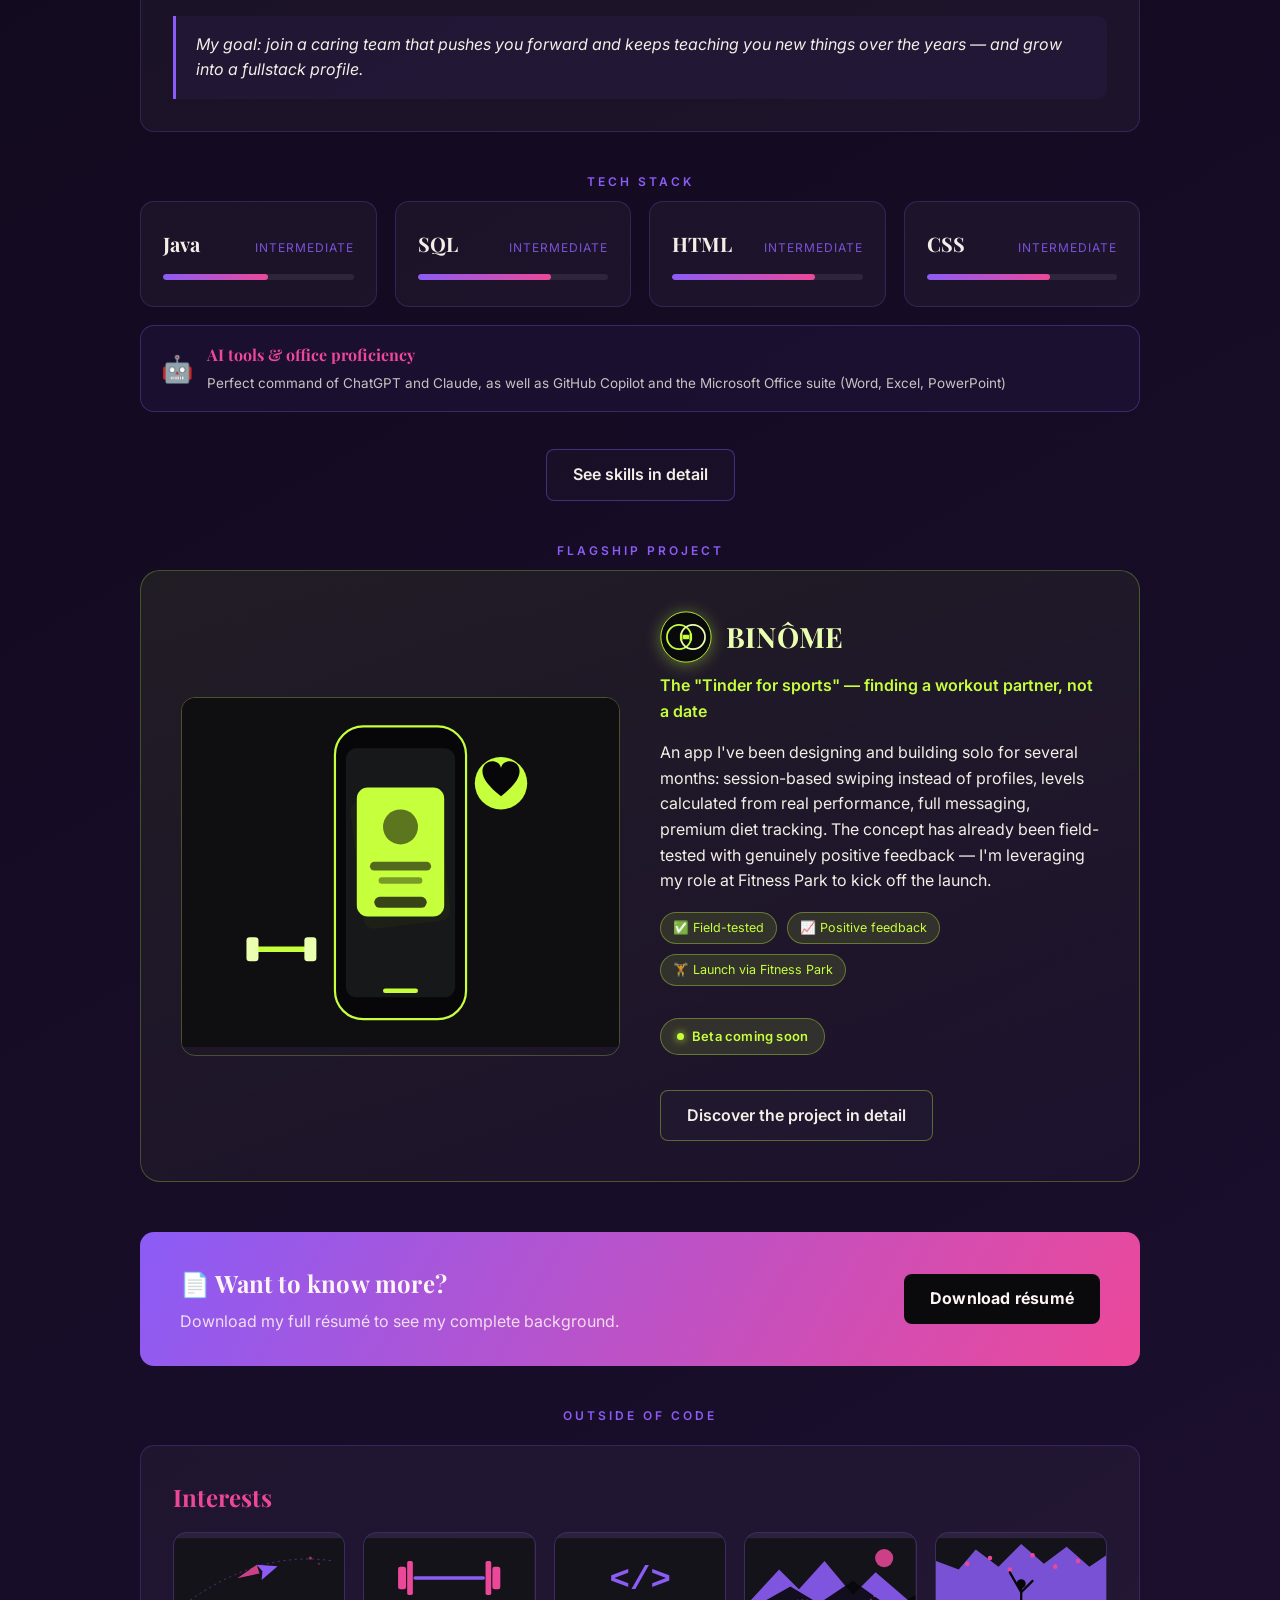
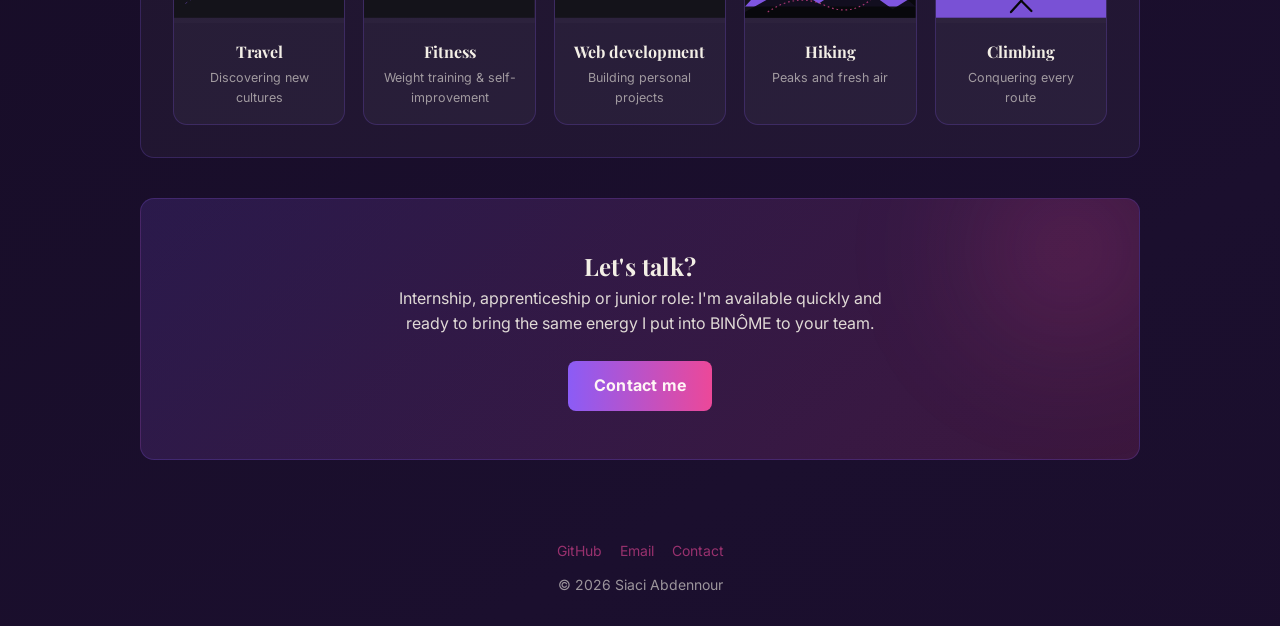
==== commit bf8817a5: "new" ====
--- a/en/index.html
+++ b/en/index.html
@@ -154,8 +154,8 @@
   <div class="ai-tools-tag">
     <span class="icon">🤖</span>
     <div>
-      <strong>AI tools proficiency</strong>
-      <span>ChatGPT, Claude, GitHub Copilot — integrated into my design and development workflow</span>
+      <strong>AI tools & office proficiency</strong>
+      <span>Perfect command of ChatGPT and Claude, as well as GitHub Copilot and the Microsoft Office suite (Word, Excel, PowerPoint)</span>
     </div>
   </div>
   <p style="text-align:center; margin-top:22px;">
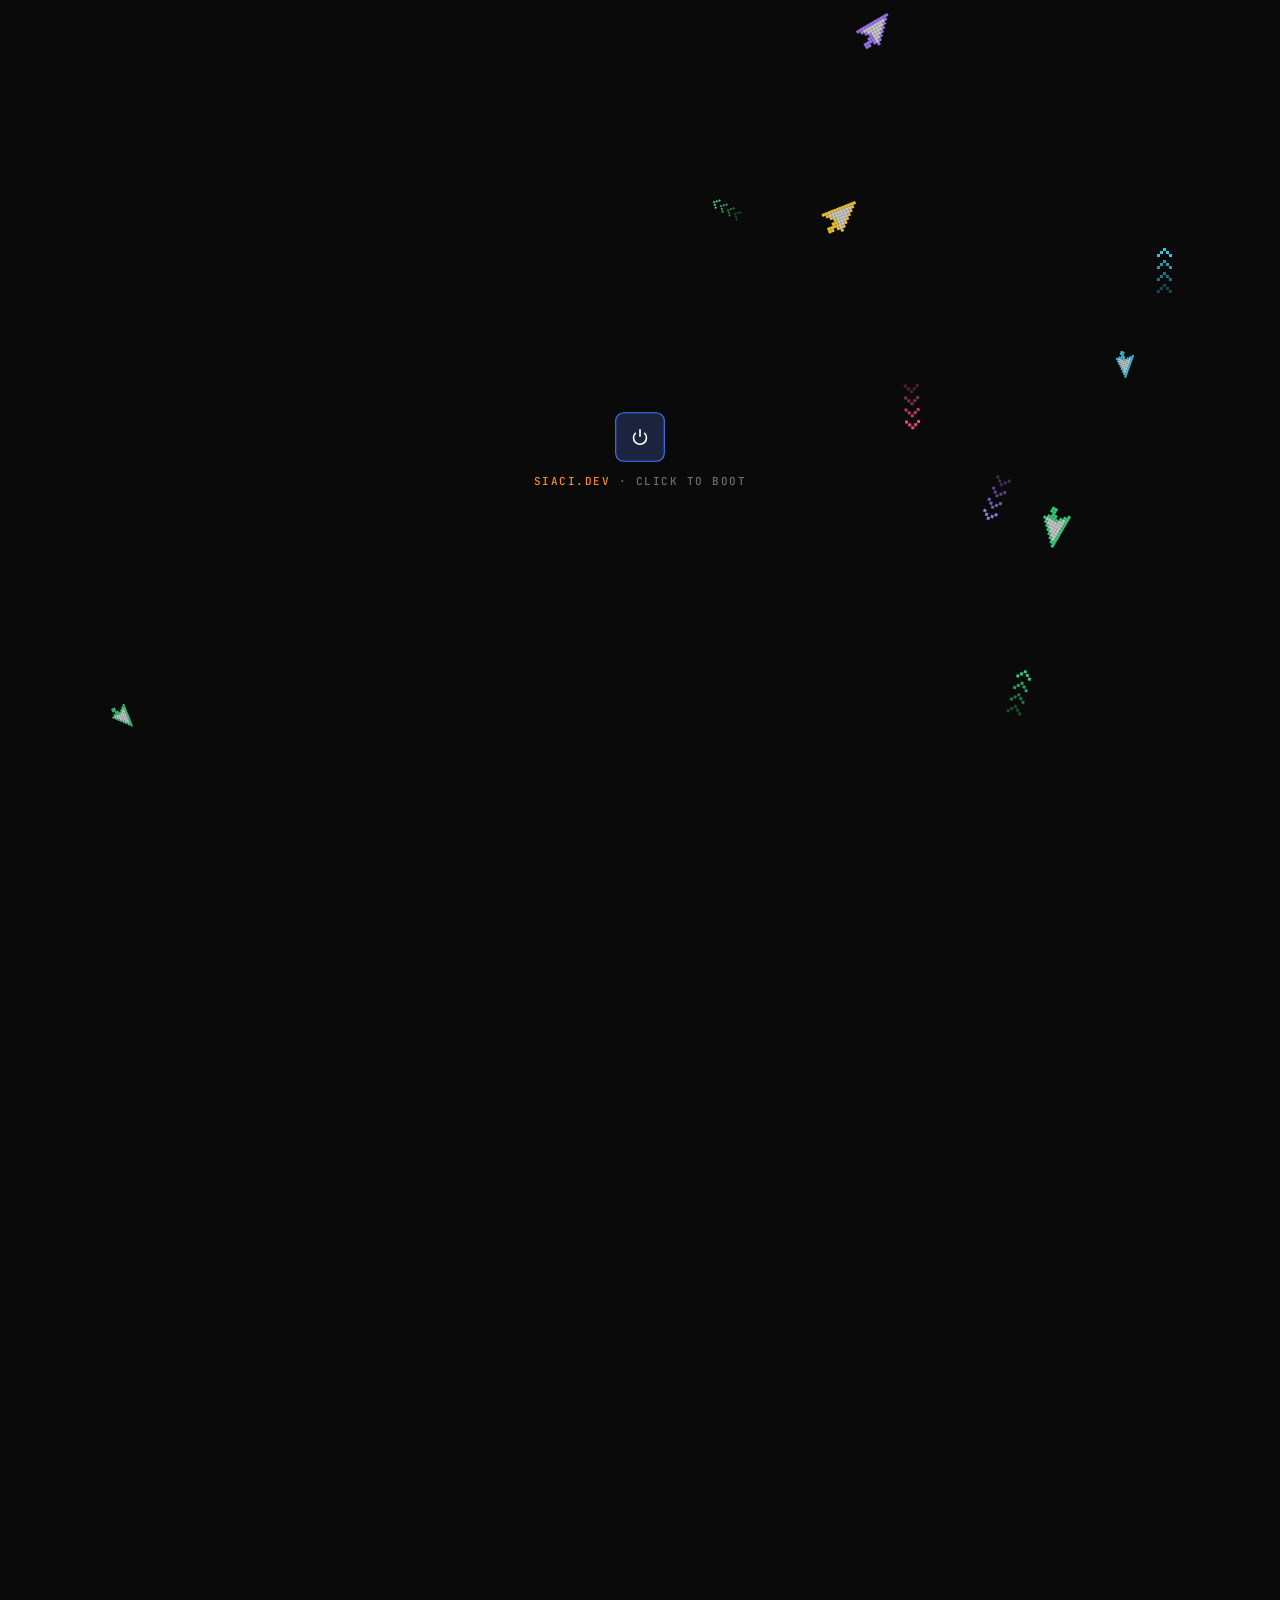
==== commit 8f651ea3: "Style studio tech : intro, curseurs pixel, sections construites façon inspecteur, texte déchiffré, g" ====
--- a/en/index.html
+++ b/en/index.html
@@ -2,10 +2,11 @@
 <html lang="en">
 <head>
 <meta charset="UTF-8">
+<script>try{if(!sessionStorage.getItem("introSeen")&&!matchMedia("(prefers-reduced-motion: reduce)").matches){document.documentElement.classList.add("intro");setTimeout(function(){document.documentElement.classList.remove("intro")},9000)}}catch(e){}</script>
 <meta name="viewport" content="width=device-width, initial-scale=1">
 <title>Siaci Abdennour — Java Developer</title>
 <meta name="description" content="Portfolio of Siaci Abdennour, Java developer (Java, HTML, CSS, SQL) evolving towards a fullstack profile. Open to internships, apprenticeships and junior roles.">
-<meta name="theme-color" content="#07070a">
+<meta name="theme-color" content="#0a0a0b">
 <link rel="icon" type="image/svg+xml" href="../favicon.svg">
 <link rel="canonical" href="https://abdesci.github.io/en/index.html">
 
@@ -18,7 +19,7 @@
 
 <link rel="preconnect" href="https://fonts.googleapis.com">
 <link rel="preconnect" href="https://fonts.gstatic.com" crossorigin>
-<link href="https://fonts.googleapis.com/css2?family=Inter:wght@400;500;600;700&family=Playfair+Display:ital,wght@0,700;1,700&display=swap" rel="stylesheet">
+<link href="https://fonts.googleapis.com/css2?family=Inter:wght@400;500;600;700&family=Inter+Tight:wght@500;600;700;800&family=JetBrains+Mono:wght@400;500;700&display=swap" rel="stylesheet">
 
 <link rel="stylesheet" href="../style.css">
 </head>
@@ -242,14 +243,14 @@
 
       <div class="interest-card">
         <svg class="banner" viewBox="0 0 300 140" xmlns="http://www.w3.org/2000/svg" role="img" aria-label="Travel illustration">
-          <rect width="300" height="140" fill="#14131a"/>
-          <path d="M20 115 Q150 20 280 40" stroke="#8b5cf6" stroke-width="1.5" stroke-dasharray="4 6" fill="none" opacity="0.5"/>
+          <rect width="300" height="140" fill="#111113"/>
+          <path d="M20 115 Q150 20 280 40" stroke="#3d7bff" stroke-width="1.5" stroke-dasharray="4 6" fill="none" opacity="0.5"/>
           <g transform="translate(150,60) rotate(-18)">
-            <path d="M0 -14 L34 0 L0 14 L6 0 Z" fill="#8b5cf6"/>
-            <path d="M0 -14 L-40 -2 L0 2 Z" fill="#ec4899" opacity="0.85"/>
+            <path d="M0 -14 L34 0 L0 14 L6 0 Z" fill="#3d7bff"/>
+            <path d="M0 -14 L-40 -2 L0 2 Z" fill="#ff8a1f" opacity="0.85"/>
           </g>
-          <circle cx="240" cy="35" r="3" fill="#ec4899" opacity="0.6"/>
-          <circle cx="255" cy="45" r="2" fill="#ec4899" opacity="0.4"/>
+          <circle cx="240" cy="35" r="3" fill="#ff8a1f" opacity="0.6"/>
+          <circle cx="255" cy="45" r="2" fill="#ff8a1f" opacity="0.4"/>
         </svg>
         <div class="body">
           <span class="label">Travel</span>
@@ -259,12 +260,12 @@
 
       <div class="interest-card">
         <svg class="banner" viewBox="0 0 300 140" xmlns="http://www.w3.org/2000/svg" role="img" aria-label="Fitness illustration">
-          <rect width="300" height="140" fill="#14131a"/>
-          <line x1="90" y1="70" x2="210" y2="70" stroke="#8b5cf6" stroke-width="6" stroke-linecap="round"/>
-          <rect x="60" y="50" width="14" height="40" rx="4" fill="#ec4899"/>
-          <rect x="76" y="40" width="10" height="60" rx="3" fill="#ec4899"/>
-          <rect x="214" y="40" width="10" height="60" rx="3" fill="#ec4899"/>
-          <rect x="226" y="50" width="14" height="40" rx="4" fill="#ec4899"/>
+          <rect width="300" height="140" fill="#111113"/>
+          <line x1="90" y1="70" x2="210" y2="70" stroke="#3d7bff" stroke-width="6" stroke-linecap="round"/>
+          <rect x="60" y="50" width="14" height="40" rx="4" fill="#ff8a1f"/>
+          <rect x="76" y="40" width="10" height="60" rx="3" fill="#ff8a1f"/>
+          <rect x="214" y="40" width="10" height="60" rx="3" fill="#ff8a1f"/>
+          <rect x="226" y="50" width="14" height="40" rx="4" fill="#ff8a1f"/>
         </svg>
         <div class="body">
           <span class="label">Fitness</span>
@@ -274,8 +275,8 @@
 
       <div class="interest-card">
         <svg class="banner" viewBox="0 0 300 140" xmlns="http://www.w3.org/2000/svg" role="img" aria-label="Web development illustration">
-          <rect width="300" height="140" fill="#14131a"/>
-          <text x="150" y="90" font-family="monospace" font-size="60" font-weight="700" fill="#8b5cf6" text-anchor="middle">&lt;/&gt;</text>
+          <rect width="300" height="140" fill="#111113"/>
+          <text x="150" y="90" font-family="monospace" font-size="60" font-weight="700" fill="#3d7bff" text-anchor="middle">&lt;/&gt;</text>
         </svg>
         <div class="body">
           <span class="label">Web development</span>
@@ -285,11 +286,11 @@
 
       <div class="interest-card">
         <svg class="banner" viewBox="0 0 300 140" xmlns="http://www.w3.org/2000/svg" role="img" aria-label="Hiking illustration">
-          <rect width="300" height="140" fill="#14131a"/>
-          <circle cx="245" cy="35" r="16" fill="#ec4899" opacity="0.85"/>
-          <path d="M0 120 L60 55 L95 90 L140 40 L190 100 L230 60 L300 120 Z" fill="#8b5cf6" opacity="0.9"/>
+          <rect width="300" height="140" fill="#111113"/>
+          <circle cx="245" cy="35" r="16" fill="#ff8a1f" opacity="0.85"/>
+          <path d="M0 120 L60 55 L95 90 L140 40 L190 100 L230 60 L300 120 Z" fill="#3d7bff" opacity="0.9"/>
           <path d="M0 130 L80 85 L130 115 L190 75 L260 125 L300 100 L300 140 L0 140 Z" fill="#07070a" opacity="0.9"/>
-          <path d="M40 130 Q90 95 140 118 T230 100" stroke="#ec4899" stroke-width="2" stroke-dasharray="3 5" fill="none" opacity="0.7"/>
+          <path d="M40 130 Q90 95 140 118 T230 100" stroke="#ff8a1f" stroke-width="2" stroke-dasharray="3 5" fill="none" opacity="0.7"/>
         </svg>
         <div class="body">
           <span class="label">Hiking</span>
@@ -299,14 +300,14 @@
 
       <div class="interest-card">
         <svg class="banner" viewBox="0 0 300 140" xmlns="http://www.w3.org/2000/svg" role="img" aria-label="Climbing illustration">
-          <rect width="300" height="140" fill="#14131a"/>
-          <path d="M0 140 L0 40 L40 55 L70 20 L110 50 L150 10 L190 45 L230 15 L270 50 L300 30 L300 140 Z" fill="#8b5cf6" opacity="0.85"/>
-          <circle cx="55" cy="45" r="4" fill="#ec4899"/>
-          <circle cx="95" cy="35" r="4" fill="#ec4899"/>
-          <circle cx="130" cy="55" r="4" fill="#ec4899"/>
-          <circle cx="170" cy="30" r="4" fill="#ec4899"/>
-          <circle cx="210" cy="50" r="4" fill="#ec4899"/>
-          <circle cx="250" cy="40" r="4" fill="#ec4899"/>
+          <rect width="300" height="140" fill="#111113"/>
+          <path d="M0 140 L0 40 L40 55 L70 20 L110 50 L150 10 L190 45 L230 15 L270 50 L300 30 L300 140 Z" fill="#3d7bff" opacity="0.85"/>
+          <circle cx="55" cy="45" r="4" fill="#ff8a1f"/>
+          <circle cx="95" cy="35" r="4" fill="#ff8a1f"/>
+          <circle cx="130" cy="55" r="4" fill="#ff8a1f"/>
+          <circle cx="170" cy="30" r="4" fill="#ff8a1f"/>
+          <circle cx="210" cy="50" r="4" fill="#ff8a1f"/>
+          <circle cx="250" cy="40" r="4" fill="#ff8a1f"/>
           <g stroke="#07070a" stroke-width="4" stroke-linecap="round" fill="none">
             <circle cx="150" cy="80" r="8" fill="#07070a" stroke="none"/>
             <line x1="150" y1="88" x2="150" y2="110"/>
--- a/style.css
+++ b/style.css
@@ -9,11 +9,11 @@
   --bg-2:#1b0f2e;
   --accent:#8b5cf6;
   --accent-2:#ec4899;
-  --accent-soft:rgba(139,92,246,0.12);
+  --accent-soft:rgba(61,123,255,0.12);
   --text:#f3efe6;
   --text-dim:rgba(243,239,230,0.72);
   --card-bg:rgba(255,255,255,0.035);
-  --card-border:rgba(139,92,246,0.22);
+  --card-border:rgba(61,123,255,0.22);
   --radius:14px;
   --max-width:1000px;
   --font-body: "Inter", system-ui, -apple-system, "Segoe UI", "Helvetica Neue", Arial, sans-serif;
@@ -54,7 +54,7 @@
 body::before{
   width:560px;
   height:560px;
-  background:radial-gradient(circle, rgba(139,92,246,0.18), transparent 70%);
+  background:radial-gradient(circle, rgba(61,123,255,0.18), transparent 70%);
   top:-180px;
   left:-180px;
 }
@@ -62,7 +62,7 @@
 body::after{
   width:520px;
   height:520px;
-  background:radial-gradient(circle, rgba(236,72,153,0.16), transparent 70%);
+  background:radial-gradient(circle, rgba(255,138,31,0.16), transparent 70%);
   bottom:-180px;
   right:-180px;
 }
@@ -123,7 +123,7 @@
   z-index:1000;
   transition:padding 0.3s ease, background 0.3s ease;
   flex-wrap:wrap;
-  border-bottom:1px solid rgba(139,92,246,0.12);
+  border-bottom:1px solid rgba(61,123,255,0.12);
 }
 
 .nav.scrolled{
@@ -246,7 +246,7 @@
 .hero::before{
   width:420px;
   height:420px;
-  background:radial-gradient(circle,rgba(139,92,246,0.18),transparent 70%);
+  background:radial-gradient(circle,rgba(61,123,255,0.18),transparent 70%);
   top:-120px;
   left:-120px;
 }
@@ -254,7 +254,7 @@
 .hero::after{
   width:360px;
   height:360px;
-  background:radial-gradient(circle,rgba(236,72,153,0.12),transparent 70%);
+  background:radial-gradient(circle,rgba(255,138,31,0.12),transparent 70%);
   bottom:-100px;
   right:-100px;
 }
@@ -269,7 +269,7 @@
   height:150px;
   border-radius:50%;
   border:2px solid var(--accent);
-  box-shadow:0 0 0 6px rgba(139,92,246,0.08);
+  box-shadow:0 0 0 6px rgba(61,123,255,0.08);
   margin-bottom:22px;
   overflow:hidden;
   display:flex;
@@ -336,8 +336,8 @@
   margin-top:20px;
   padding:8px 18px;
   border-radius:999px;
-  background:rgba(139,92,246,0.1);
-  border:1px solid rgba(139,92,246,0.4);
+  background:rgba(61,123,255,0.1);
+  border:1px solid rgba(61,123,255,0.4);
   color:var(--accent-2);
   font-size:13.5px;
   font-weight:600;
@@ -383,7 +383,7 @@
 .btn:hover,
 .btn:focus-visible{
   transform:translateY(-2px);
-  box-shadow:0 8px 24px rgba(139,92,246,0.35);
+  box-shadow:0 8px 24px rgba(61,123,255,0.35);
 }
 
 .btn-outline{
@@ -394,7 +394,7 @@
   text-decoration:none;
   color:var(--text);
   font-weight:600;
-  border:1px solid rgba(139,92,246,0.4);
+  border:1px solid rgba(61,123,255,0.4);
   background:rgba(255,255,255,0.02);
   transition:0.3s;
 }
@@ -418,8 +418,8 @@
 .stat{
   text-align:center;
   padding:26px 12px;
-  border-top:1px solid rgba(139,92,246,0.25);
-  border-bottom:1px solid rgba(139,92,246,0.25);
+  border-top:1px solid rgba(61,123,255,0.25);
+  border-bottom:1px solid rgba(61,123,255,0.25);
 }
 
 .stat .num{
@@ -452,8 +452,8 @@
 
 .card:hover{
   transform:translateY(-6px);
-  box-shadow:0 12px 36px rgba(139,92,246,0.14);
-  border-color:rgba(139,92,246,0.4);
+  box-shadow:0 12px 36px rgba(61,123,255,0.14);
+  border-color:rgba(61,123,255,0.4);
 }
 
 .card h2{
@@ -490,8 +490,8 @@
 
 .lang-card:hover{
   transform:translateY(-6px);
-  box-shadow:0 12px 36px rgba(139,92,246,0.16);
-  border-color:rgba(139,92,246,0.45);
+  box-shadow:0 12px 36px rgba(61,123,255,0.16);
+  border-color:rgba(61,123,255,0.45);
 }
 
 .lang-card .lang-top{
@@ -566,8 +566,8 @@
 
 .interest-card:hover{
   transform:translateY(-6px);
-  box-shadow:0 12px 32px rgba(139,92,246,0.16);
-  border-color:rgba(139,92,246,0.4);
+  box-shadow:0 12px 32px rgba(61,123,255,0.16);
+  border-color:rgba(61,123,255,0.4);
 }
 
 .interest-card .banner{
@@ -614,7 +614,7 @@
   width:52px;
   height:52px;
   flex-shrink:0;
-  filter:drop-shadow(0 2px 8px rgba(139,92,246,0.35));
+  filter:drop-shadow(0 2px 8px rgba(61,123,255,0.35));
 }
 
 /* ============ AI TOOLS TAG ============ */
@@ -625,8 +625,8 @@
   margin-top:18px;
   padding:16px 20px;
   border-radius:var(--radius);
-  border:1px solid rgba(139,92,246,0.3);
-  background:rgba(139,92,246,0.06);
+  border:1px solid rgba(61,123,255,0.3);
+  background:rgba(61,123,255,0.06);
 }
 
 .ai-tools-tag .icon{
@@ -729,8 +729,8 @@
 
 .project:hover{
   transform:translateY(-6px);
-  box-shadow:0 12px 36px rgba(139,92,246,0.14);
-  border-color:rgba(139,92,246,0.4);
+  box-shadow:0 12px 36px rgba(61,123,255,0.14);
+  border-color:rgba(61,123,255,0.4);
 }
 
 .project h2{
@@ -755,9 +755,9 @@
   padding:4px 10px;
   border-radius:999px;
   margin-top:10px;
-  background:rgba(139,92,246,0.12);
+  background:rgba(61,123,255,0.12);
   color:var(--accent-2);
-  border:1px solid rgba(139,92,246,0.35);
+  border:1px solid rgba(61,123,255,0.35);
 }
 
 /* ============ FOOTER ============ */
@@ -847,7 +847,7 @@
   width:480px;
   height:480px;
   border-radius:50%;
-  background:radial-gradient(circle,rgba(139,92,246,0.16),transparent 70%);
+  background:radial-gradient(circle,rgba(61,123,255,0.16),transparent 70%);
   filter:blur(70px);
   top:-140px;
   right:-160px;
@@ -860,7 +860,7 @@
   width:420px;
   height:420px;
   border-radius:50%;
-  background:radial-gradient(circle, rgba(236,72,153,0.2), transparent 70%);
+  background:radial-gradient(circle, rgba(255,138,31,0.2), transparent 70%);
   filter:blur(80px);
   bottom:-120px;
   left:-140px;
@@ -936,7 +936,7 @@
   grid-template-columns:160px 1fr;
   gap:30px;
   padding:34px 0;
-  border-top:1px solid rgba(139,92,246,0.18);
+  border-top:1px solid rgba(61,123,255,0.18);
 }
 
 .resume:first-of-type{
@@ -973,8 +973,8 @@
   font-size:12.5px;
   padding:5px 12px;
   border-radius:999px;
-  border:1px solid rgba(139,92,246,0.3);
-  background:rgba(139,92,246,0.07);
+  border:1px solid rgba(61,123,255,0.3);
+  background:rgba(61,123,255,0.07);
   color:var(--accent-2);
 }
 
@@ -1003,8 +1003,8 @@
 
 .radial-card:hover{
   transform:translateY(-6px);
-  border-color:rgba(139,92,246,0.45);
-  box-shadow:0 12px 32px rgba(139,92,246,0.16);
+  border-color:rgba(61,123,255,0.45);
+  box-shadow:0 12px 32px rgba(61,123,255,0.16);
 }
 
 .radial-card svg{
@@ -1066,7 +1066,7 @@
   padding:40px;
   border-radius:20px;
   border:1px solid var(--card-border);
-  background:linear-gradient(160deg,rgba(139,92,246,0.06),rgba(255,255,255,0.02));
+  background:linear-gradient(160deg,rgba(61,123,255,0.06),rgba(255,255,255,0.02));
   margin-bottom:50px;
 }
 
@@ -1262,7 +1262,7 @@
   border-radius:inherit;
   opacity:0;
   transition:opacity 0.4s ease;
-  background:radial-gradient(260px circle at var(--mx,50%) var(--my,50%), rgba(139,92,246,0.16), transparent 65%);
+  background:radial-gradient(260px circle at var(--mx,50%) var(--my,50%), rgba(61,123,255,0.16), transparent 65%);
   pointer-events:none;
 }
 
@@ -1354,8 +1354,8 @@
 }
 
 @keyframes pulseGlow{
-  0%,100%{ box-shadow:0 0 0 0 rgba(236,72,153,0.4); }
-  50%{ box-shadow:0 0 30px 10px rgba(139,92,246,0.3); }
+  0%,100%{ box-shadow:0 0 0 0 rgba(255,138,31,0.4); }
+  50%{ box-shadow:0 0 30px 10px rgba(61,123,255,0.3); }
 }
 
 /* ============ TRUST STRIP (accueil) ============ */
@@ -1411,7 +1411,7 @@
   margin-top:20px;
   padding:16px 20px;
   border-left:3px solid var(--accent);
-  background:rgba(139,92,246,0.06);
+  background:rgba(61,123,255,0.06);
   border-radius:0 10px 10px 0;
   font-style:italic;
   color:var(--text);
@@ -1462,7 +1462,7 @@
   text-align:center;
   padding:48px clamp(20px,4vw,50px);
   border-radius:var(--radius);
-  background:linear-gradient(135deg,rgba(139,92,246,0.16),rgba(236,72,153,0.16));
+  background:linear-gradient(135deg,rgba(61,123,255,0.16),rgba(255,138,31,0.16));
   border:1px solid var(--card-border);
   position:relative;
   overflow:hidden;
@@ -1474,7 +1474,7 @@
   width:260px;
   height:260px;
   border-radius:50%;
-  background:radial-gradient(circle, rgba(236,72,153,0.25), transparent 70%);
+  background:radial-gradient(circle, rgba(255,138,31,0.25), transparent 70%);
   filter:blur(60px);
   top:-80px;
   right:-60px;
@@ -1546,3 +1546,1181 @@
     font-size:32px;
   }
 }
+
+/* ==========================================================
+   STYLE « STUDIO TECH »
+   Fond noir, titres blancs serrés, labels monospace orange,
+   cadres bleus façon inspecteur de code, curseurs pixel colorés.
+   Les éléments animés (intro, curseurs, cadres, inspecteur)
+   sont créés par script.js. Tout se calme si l'utilisateur
+   préfère moins d'animations.
+   ========================================================== */
+
+:root{
+  --bg-1:#0a0a0b;
+  --bg-2:#0a0a0b;
+  --accent:#ff8a1f;
+  --accent-2:#f2f2f3;
+  --accent-soft:rgba(255,138,31,0.1);
+  --blue:#3d7bff;
+  --red:#ff3b3b;
+  --green:#3ddc84;
+  --text:#f2f2f3;
+  --text-dim:rgba(242,242,243,0.6);
+  --muted:#6e6e76;
+  --card-bg:rgba(255,255,255,0.02);
+  --card-border:rgba(255,255,255,0.09);
+  --radius:8px;
+  --font-display:"Inter Tight", "Inter", system-ui, sans-serif;
+  --font-mono:"JetBrains Mono", ui-monospace, SFMono-Regular, Menlo, monospace;
+}
+
+::selection{
+  background:var(--blue);
+  color:#fff;
+}
+
+html,
+body{
+  overflow-x:clip;
+}
+
+body{
+  background:var(--bg-1);
+  animation:pageIn 0.5s ease both;
+}
+
+@keyframes pageIn{
+  from{ opacity:0; }
+  to{ opacity:1; }
+}
+
+body.page-leave{
+  opacity:0;
+  transition:opacity 0.25s ease;
+}
+
+/* Grille fine en fond, qui s'efface vers les bords */
+body::before{
+  width:auto;
+  height:auto;
+  inset:0;
+  top:0;
+  left:0;
+  border-radius:0;
+  filter:none;
+  background-image:
+    linear-gradient(rgba(255,255,255,0.035) 1px, transparent 1px),
+    linear-gradient(90deg, rgba(255,255,255,0.035) 1px, transparent 1px);
+  background-size:88px 88px;
+  -webkit-mask:radial-gradient(ellipse at 50% 30%, #000 20%, transparent 75%);
+  mask:radial-gradient(ellipse at 50% 30%, #000 20%, transparent 75%);
+}
+
+body::after,
+.hero::before,
+.hero::after,
+.split-hero::before,
+.split-hero::after,
+.closing-cta::before{
+  display:none;
+}
+
+/* ---- Typographie ---- */
+h1, h2, h3{
+  font-family:var(--font-display);
+  letter-spacing:-0.035em;
+  line-height:1.05;
+}
+
+h1{
+  font-weight:700;
+}
+
+h1 .accent-word{
+  color:var(--muted);
+  font-style:normal;
+}
+
+.card h2,
+.role,
+.section-title,
+.highlight-item strong,
+.about-highlights .highlight-item strong,
+.ai-tools-tag strong{
+  color:var(--text);
+}
+
+.eyebrow{
+  font-family:var(--font-mono);
+  font-weight:500;
+  font-size:11.5px;
+  letter-spacing:1.6px;
+  color:var(--accent);
+}
+
+.eyebrow::before{
+  content:'';
+  display:inline-block;
+  width:7px;
+  height:7px;
+  margin-right:9px;
+  background:var(--accent);
+  vertical-align:1px;
+  animation:blink 1.4s steps(1) infinite;
+}
+
+.divider{
+  background:var(--blue);
+  height:1px;
+}
+
+.date,
+.resume .when,
+.stat .label,
+.lang-card .lang-level,
+.radial-card .lang-level,
+.trust-strip span,
+.site-footer,
+.chip,
+.badge,
+.badge-pill,
+.beta-badge,
+.lang-switch a,
+.lang-switch span,
+.scroll-cue{
+  font-family:var(--font-mono);
+  letter-spacing:0.2px;
+}
+
+.date{
+  color:var(--accent);
+  opacity:1;
+  font-size:12.5px;
+}
+
+.resume .when{
+  color:var(--accent);
+  font-size:13px;
+}
+
+.lang-card .lang-level,
+.radial-card .lang-level{
+  color:var(--accent);
+  font-size:10.5px;
+}
+
+.lang-card .lang-name,
+.radial-card .lang-name{
+  font-family:var(--font-display);
+  letter-spacing:-0.02em;
+}
+
+/* ---- Navigation ---- */
+.nav{
+  background:rgba(10,10,11,0.72);
+  border-bottom:1px solid rgba(255,255,255,0.06);
+  animation:navIn 0.7s cubic-bezier(.2,.7,.2,1) both;
+}
+
+.nav.scrolled{
+  background:rgba(10,10,11,0.92);
+}
+
+@keyframes navIn{
+  from{ transform:translateY(-100%); opacity:0; }
+  to{ transform:none; opacity:1; }
+}
+
+.nav a{
+  font-size:13.5px;
+}
+
+.nav a:hover,
+.nav a:focus-visible{
+  color:#fff;
+}
+
+.nav-links a{
+  position:relative;
+}
+
+.nav-links a[aria-current="page"]{
+  color:#fff;
+  border-bottom:none;
+}
+
+.nav-links a::after{
+  content:'';
+  position:absolute;
+  left:0;
+  right:0;
+  bottom:-5px;
+  height:1px;
+  background:var(--blue);
+  transform:scaleX(0);
+  transform-origin:right;
+  transition:transform 0.35s cubic-bezier(.2,.7,.2,1);
+}
+
+.nav-links a:hover::after,
+.nav-links a[aria-current="page"]::after{
+  transform:scaleX(1);
+  transform-origin:left;
+}
+
+.lang-switch a,
+.lang-switch span{
+  border-radius:4px;
+  border-color:rgba(255,255,255,0.12);
+}
+
+.lang-switch span.active{
+  background:#f2f2f3;
+  color:#0a0a0b;
+}
+
+/* ---- Boutons ---- */
+.btn{
+  background:#f2f2f3;
+  color:#0a0a0b;
+  border-radius:6px;
+  font-weight:600;
+  position:relative;
+  overflow:hidden;
+  isolation:isolate;
+}
+
+.btn:hover,
+.btn:focus-visible{
+  box-shadow:0 0 0 1px #fff, 0 10px 30px rgba(255,255,255,0.15);
+}
+
+.btn-outline{
+  border-radius:6px;
+  border-color:rgba(255,255,255,0.18);
+  color:var(--text);
+  position:relative;
+  overflow:hidden;
+  isolation:isolate;
+}
+
+.btn-outline:hover,
+.btn-outline:focus-visible{
+  border-color:var(--blue);
+  color:#fff;
+  background:rgba(61,123,255,0.08);
+}
+
+.split-hero .cta-row .btn{
+  animation:none;
+}
+
+.btn::after,
+.btn-outline::after{
+  content:'';
+  position:absolute;
+  top:0;
+  left:-120%;
+  width:60%;
+  height:100%;
+  background:linear-gradient(110deg,transparent,rgba(61,123,255,0.35),transparent);
+  transform:skewX(-20deg);
+  pointer-events:none;
+}
+
+.btn:hover::after,
+.btn-outline:hover::after{
+  animation:sweep 0.7s ease;
+}
+
+@keyframes sweep{
+  to{ left:160%; }
+}
+
+.btn .ripple,
+.btn-outline .ripple{
+  position:absolute;
+  border-radius:50%;
+  background:rgba(61,123,255,0.5);
+  transform:scale(0);
+  animation:ripple 0.6s ease-out forwards;
+  pointer-events:none;
+}
+
+@keyframes ripple{
+  to{ transform:scale(4); opacity:0; }
+}
+
+/* ---- Badges et puces ---- */
+.badge-pill{
+  border-radius:4px;
+  background:rgba(61,220,132,0.06);
+  border-color:rgba(61,220,132,0.3);
+  color:#cfeedd;
+  font-size:12px;
+  font-weight:500;
+}
+
+.badge-pill .dot{
+  border-radius:1px;
+  background:var(--green);
+  box-shadow:0 0 8px var(--green);
+}
+
+.chip{
+  border-radius:4px;
+  border-color:rgba(255,255,255,0.12);
+  background:rgba(255,255,255,0.03);
+  color:#cfcfd2;
+  font-size:11.5px;
+  transition:transform 0.25s ease, border-color 0.25s ease;
+}
+
+.chip:hover{
+  transform:translateY(-2px);
+  border-color:var(--blue);
+}
+
+.badge{
+  border-radius:4px;
+  background:rgba(255,138,31,0.08);
+  border-color:rgba(255,138,31,0.35);
+  color:var(--accent);
+}
+
+.beta-badge,
+.binome-block .chip{
+  border-radius:4px;
+}
+
+/* ---- Cartes ---- */
+.card,
+.lang-card,
+.interest-card,
+.project,
+.radial-card,
+.ai-tools-tag,
+.about-highlights .highlight-item{
+  border-radius:var(--radius);
+  background:var(--card-bg);
+}
+
+.card:hover,
+.lang-card:hover,
+.interest-card:hover,
+.project:hover,
+.radial-card:hover{
+  border-color:rgba(61,123,255,0.55);
+  box-shadow:0 0 0 1px rgba(61,123,255,0.15), 0 18px 40px rgba(0,0,0,0.5);
+}
+
+.card::before,
+.lang-card::before,
+.interest-card::before,
+.project::before,
+.radial-card::before,
+.resume::before,
+.case-study::before,
+.ai-tools-tag::before{
+  background:radial-gradient(240px circle at var(--mx,50%) var(--my,50%), rgba(61,123,255,0.12), transparent 65%);
+}
+
+.ai-tools-tag{
+  border-color:rgba(255,255,255,0.09);
+}
+
+.about-objective{
+  border-left-color:var(--accent);
+  background:rgba(255,138,31,0.05);
+  font-style:normal;
+}
+
+.lang-bar{
+  border-radius:0;
+  height:4px;
+}
+
+.lang-bar-fill{
+  border-radius:0;
+  background:var(--blue);
+  position:relative;
+  overflow:hidden;
+}
+
+.lang-bar-fill::after{
+  content:'';
+  position:absolute;
+  inset:0;
+  background:linear-gradient(90deg,transparent,rgba(255,255,255,0.7),transparent);
+  transform:translateX(-100%);
+  animation:barShine 2.8s 1.6s ease-in-out infinite;
+}
+
+@keyframes barShine{
+  0%{ transform:translateX(-100%); }
+  50%,100%{ transform:translateX(100%); }
+}
+
+.radial-card .ring-fill{
+  stroke:var(--blue);
+  stroke-linecap:butt;
+}
+
+.radial-card .ring-num{
+  font-family:var(--font-mono);
+  font-size:18px;
+}
+
+.highlight-item .hicon,
+.ai-tools-tag .icon{
+  display:inline-block;
+  transition:transform 0.4s cubic-bezier(.3,1.8,.5,1);
+}
+
+.highlight-item:hover .hicon,
+.ai-tools-tag:hover .icon{
+  transform:scale(1.3) rotate(-8deg);
+}
+
+/* ---- Stats ---- */
+.stat{
+  border-color:rgba(255,255,255,0.08);
+  position:relative;
+  overflow:hidden;
+}
+
+.stat .num{
+  color:#fff;
+  font-family:var(--font-display);
+  font-size:46px;
+  letter-spacing:-0.04em;
+}
+
+.stat .label{
+  font-size:11px;
+  color:var(--text-dim);
+  opacity:1;
+}
+
+.stat::after{
+  content:'';
+  position:absolute;
+  bottom:-1px;
+  left:0;
+  width:100%;
+  height:1px;
+  background:linear-gradient(90deg,transparent,var(--blue),transparent);
+  transform:translateX(-100%);
+  animation:scan 4s ease-in-out infinite;
+}
+
+.stat:nth-child(2)::after{ animation-delay:1s; }
+.stat:nth-child(3)::after{ animation-delay:2s; }
+.stat:nth-child(4)::after{ animation-delay:3s; }
+
+@keyframes scan{
+  0%{ transform:translateX(-100%); }
+  60%,100%{ transform:translateX(100%); }
+}
+
+.stat .num.counted{
+  animation:glitch 0.45s steps(2) 1;
+}
+
+/* ---- Timeline ---- */
+.timeline::before{
+  background:var(--blue);
+  width:1px;
+  transform-origin:top;
+  transform:scaleY(var(--line,0));
+  transition:transform 0.15s linear;
+}
+
+.item::before{
+  border-radius:2px;
+  width:13px;
+  height:13px;
+  left:4px;
+  top:8px;
+  background:var(--bg-1);
+  border:2px solid var(--blue);
+  animation:ping 2.4s ease-out infinite;
+}
+
+@keyframes ping{
+  0%{ box-shadow:0 0 0 0 rgba(61,123,255,0.6); }
+  80%,100%{ box-shadow:0 0 0 10px rgba(61,123,255,0); }
+}
+
+/* ---- Accueil ---- */
+.split-hero{
+  overflow:visible;
+}
+
+.split-hero h1{
+  font-size:clamp(44px,7vw,84px);
+  line-height:0.98;
+}
+
+.split-hero h1 .accent-word{
+  display:block;
+}
+
+.split-hero .subtitle{
+  font-family:var(--font-mono);
+  font-size:14px;
+  color:var(--accent);
+  opacity:1;
+}
+
+.split-hero .subtitle::before{
+  content:'> ';
+  color:var(--muted);
+}
+
+.typed-cursor{
+  width:8px;
+  background:var(--accent);
+  animation:blink 1s steps(1) infinite;
+}
+
+.split-hero .content > *:not(h1){
+  opacity:0;
+  animation:riseIn 0.7s cubic-bezier(.2,.7,.2,1) forwards;
+}
+
+.split-hero .content > .subtitle{ animation-delay:0.5s; }
+.split-hero .content > .hero-tagline{ animation-delay:0.65s; }
+.split-hero .content > .badge-pill{ animation-delay:0.8s; }
+.split-hero .content > .cta-row{ animation-delay:0.95s; }
+.split-hero .content > .trust-strip{ animation-delay:1.1s; }
+
+.trust-strip span{
+  font-size:11.5px;
+}
+
+.scroll-cue{
+  animation:riseIn 0.8s 1.6s both;
+}
+
+@keyframes riseIn{
+  from{ opacity:0; transform:translateY(18px); }
+  to{ opacity:1; transform:none; }
+}
+
+/* Avatar dans un cadre d'inspecteur */
+.split-hero .visual{
+  perspective:800px;
+  transition:transform 0.25s ease-out;
+}
+
+.avatar-stage{
+  position:relative;
+  animation:avatarIn 0.9s cubic-bezier(.2,.7,.2,1) both, float 6s 1s ease-in-out infinite;
+}
+
+@keyframes avatarIn{
+  from{ opacity:0; transform:scale(0.85); filter:blur(8px); }
+  to{ opacity:1; transform:none; filter:none; }
+}
+
+@keyframes float{
+  0%,100%{ translate:0 0; }
+  50%{ translate:0 -12px; }
+}
+
+.split-hero .avatar-wrap{
+  border-radius:10px;
+  border:1px solid rgba(255,255,255,0.12);
+  box-shadow:0 30px 60px rgba(0,0,0,0.6);
+  width:260px;
+  height:300px;
+}
+
+.avatar-frame{
+  position:absolute;
+  inset:-14px;
+  border:1px solid var(--blue);
+  pointer-events:none;
+  animation:frameIn 0.6s 0.5s cubic-bezier(.2,.7,.2,1) both;
+}
+
+@keyframes frameIn{
+  from{ clip-path:inset(0 100% 100% 0); }
+  to{ clip-path:inset(-30px -30px -30px -30px); }
+}
+
+.avatar-frame i{
+  position:absolute;
+  width:7px;
+  height:7px;
+  background:#0a0a0b;
+  border:1px solid var(--blue);
+}
+
+.avatar-frame i:nth-child(1){ top:-4px; left:-4px; }
+.avatar-frame i:nth-child(2){ top:-4px; right:-4px; }
+.avatar-frame i:nth-child(3){ bottom:-4px; left:-4px; }
+.avatar-frame i:nth-child(4){ bottom:-4px; right:-4px; }
+
+.avatar-frame b{
+  position:absolute;
+  top:-20px;
+  left:-1px;
+  padding:1px 6px;
+  background:var(--blue);
+  color:#fff;
+  font:500 10px/1.5 var(--font-mono);
+  white-space:nowrap;
+}
+
+.avatar-frame u{
+  position:absolute;
+  bottom:-20px;
+  right:-1px;
+  text-decoration:none;
+  font:500 10px/1.5 var(--font-mono);
+  color:var(--blue);
+}
+
+/* Ligne de balayage sur la photo */
+.split-hero .avatar-wrap{
+  position:relative;
+}
+
+.split-hero .avatar-wrap::after{
+  content:'';
+  position:absolute;
+  left:0;
+  right:0;
+  height:30%;
+  top:-30%;
+  background:linear-gradient(transparent, rgba(61,123,255,0.25), transparent);
+  border-bottom:1px solid rgba(61,123,255,0.8);
+  animation:scanY 4s 1.4s ease-in-out infinite;
+}
+
+@keyframes scanY{
+  0%{ top:-30%; }
+  60%,100%{ top:110%; }
+}
+
+@media (max-width:820px){
+  .split-hero .avatar-wrap{
+    width:200px;
+    height:230px;
+  }
+}
+
+/* ---- Bandeau CV : plan technique ---- */
+.cv-banner{
+  background:
+    linear-gradient(rgba(61,123,255,0.09) 1px, transparent 1px) 0 0/22px 22px,
+    linear-gradient(90deg, rgba(61,123,255,0.09) 1px, transparent 1px) 0 0/22px 22px,
+    #0c0f18;
+  border:1px solid rgba(61,123,255,0.5);
+  border-radius:var(--radius);
+  animation:gridMove 6s linear infinite;
+}
+
+@keyframes gridMove{
+  to{ background-position:22px 22px, 22px 22px, 0 0; }
+}
+
+.cv-banner .cv-text p{
+  color:var(--text-dim);
+}
+
+.cv-banner .btn{
+  background:#f2f2f3;
+  color:#0a0a0b;
+}
+
+/* ---- CTA finale : crochets aux coins ---- */
+.closing-cta{
+  background:
+    linear-gradient(var(--text),var(--text)) top left/14px 1px,
+    linear-gradient(var(--text),var(--text)) top left/1px 14px,
+    linear-gradient(var(--text),var(--text)) top right/14px 1px,
+    linear-gradient(var(--text),var(--text)) top right/1px 14px,
+    linear-gradient(var(--text),var(--text)) bottom left/14px 1px,
+    linear-gradient(var(--text),var(--text)) bottom left/1px 14px,
+    linear-gradient(var(--text),var(--text)) bottom right/14px 1px,
+    linear-gradient(var(--text),var(--text)) bottom right/1px 14px,
+    #0d0d0f;
+  background-repeat:no-repeat;
+  border:1px solid rgba(255,255,255,0.06);
+  border-radius:0;
+}
+
+.closing-cta h2{
+  font-size:clamp(28px,4.5vw,46px);
+}
+
+/* ---- Barre de progression + retour en haut ---- */
+.scroll-progress{
+  position:fixed;
+  top:0;
+  left:0;
+  height:2px;
+  width:100%;
+  transform-origin:0 50%;
+  transform:scaleX(0);
+  background:var(--blue);
+  box-shadow:0 0 10px var(--blue);
+  z-index:1100;
+  pointer-events:none;
+}
+
+.to-top{
+  position:fixed;
+  right:22px;
+  bottom:22px;
+  width:44px;
+  height:44px;
+  border-radius:6px;
+  border:1px solid rgba(255,255,255,0.15);
+  background:rgba(10,10,11,0.85);
+  color:var(--text);
+  cursor:pointer;
+  z-index:1050;
+  display:grid;
+  place-items:center;
+  overflow:hidden;
+  opacity:0;
+  transform:translateY(20px);
+  pointer-events:none;
+  transition:opacity 0.3s ease, transform 0.3s ease, border-color 0.3s ease;
+}
+
+.to-top.show{
+  opacity:1;
+  transform:none;
+  pointer-events:auto;
+}
+
+.to-top:hover{
+  border-color:var(--blue);
+}
+
+.to-top .fill{
+  position:absolute;
+  left:0;
+  bottom:0;
+  width:100%;
+  height:100%;
+  background:rgba(61,123,255,0.25);
+  transform-origin:bottom;
+  transform:scaleY(0);
+}
+
+.to-top .chev{
+  width:10px;
+  height:10px;
+  border-left:2px solid currentColor;
+  border-top:2px solid currentColor;
+  transform:translateY(3px) rotate(45deg);
+}
+
+/* ---- Curseurs pixel (canvas) ---- */
+.pixel-canvas{
+  position:fixed;
+  inset:0;
+  width:100%;
+  height:100%;
+  z-index:-1;
+  pointer-events:none;
+}
+
+html.intro .pixel-canvas{
+  z-index:5001;
+}
+
+/* ---- Écran d'intro ---- */
+.intro-screen{
+  position:fixed;
+  inset:0;
+  z-index:5000;
+  background:#0a0a0b;
+  display:grid;
+  place-items:center;
+  transition:opacity 0.6s ease, visibility 0.6s;
+}
+
+.intro-screen.gone{
+  opacity:0;
+  visibility:hidden;
+}
+
+.intro-inner{
+  display:flex;
+  flex-direction:column;
+  align-items:center;
+  gap:16px;
+}
+
+.intro-btn{
+  width:46px;
+  height:46px;
+  border-radius:8px;
+  border:1px solid rgba(255,255,255,0.25);
+  background:#1a1a1d;
+  color:#fff;
+  cursor:pointer;
+  display:grid;
+  place-items:center;
+  transition:transform 0.2s ease, border-color 0.2s, background 0.2s;
+  animation:introPulse 1.8s ease-in-out infinite;
+}
+
+.intro-btn:hover,
+.intro-btn:focus-visible{
+  border-color:var(--blue);
+  background:#1c2440;
+  transform:scale(1.08);
+  outline:none;
+}
+
+.intro-btn svg{
+  width:18px;
+  height:18px;
+}
+
+@keyframes introPulse{
+  0%,100%{ box-shadow:0 0 0 0 rgba(255,255,255,0.15); }
+  50%{ box-shadow:0 0 0 10px rgba(255,255,255,0); }
+}
+
+.intro-hint{
+  font:500 11px/1 var(--font-mono);
+  letter-spacing:1.5px;
+  text-transform:uppercase;
+  color:var(--muted);
+}
+
+.intro-hint b{
+  color:var(--accent);
+  font-weight:500;
+}
+
+/* Pendant l'intro, la page attend en coulisses */
+html.intro body > *:not(.intro-screen):not(.pixel-canvas){
+  visibility:hidden;
+}
+
+html.intro body *{
+  animation-play-state:paused !important;
+}
+
+html.intro .intro-screen,
+html.intro .intro-screen *{
+  animation-play-state:running !important;
+}
+
+html.intro body{
+  animation:none;
+}
+
+/* ---- Cadres d'inspecteur qui « construisent » les sections ---- */
+.wf-box{
+  position:absolute;
+  z-index:900;
+  pointer-events:none;
+  border:1px solid var(--blue);
+  background:rgba(61,123,255,0.07);
+  animation:wfBox 1.1s cubic-bezier(.2,.7,.2,1) forwards;
+  animation-delay:var(--d,0ms);
+  opacity:0;
+}
+
+.wf-box.red{
+  border-color:var(--red);
+  background:rgba(255,59,59,0.06);
+}
+
+.wf-box b{
+  position:absolute;
+  top:-16px;
+  left:-1px;
+  padding:0 5px;
+  background:var(--blue);
+  color:#fff;
+  font:500 9.5px/16px var(--font-mono);
+  white-space:nowrap;
+}
+
+.wf-box.red b{
+  background:var(--red);
+}
+
+.wf-box::before,
+.wf-box::after{
+  content:'';
+  position:absolute;
+  width:5px;
+  height:5px;
+  background:#0a0a0b;
+  border:1px solid currentColor;
+  color:var(--blue);
+}
+
+.wf-box.red::before,
+.wf-box.red::after{
+  color:var(--red);
+}
+
+.wf-box::before{ top:-3px; left:-3px; }
+.wf-box::after{ bottom:-3px; right:-3px; }
+
+@keyframes wfBox{
+  0%{ opacity:1; clip-path:inset(0 100% 100% 0); }
+  30%{ opacity:1; clip-path:inset(-20px -10px -10px -10px); }
+  70%{ opacity:1; clip-path:inset(-20px -10px -10px -10px); }
+  100%{ opacity:0; clip-path:inset(-20px -10px -10px -10px); }
+}
+
+.wf-guide{
+  position:absolute;
+  z-index:899;
+  width:1px;
+  pointer-events:none;
+  background:var(--red);
+  box-shadow:0 0 8px var(--red);
+  transform-origin:top;
+  animation:wfGuide 1.3s cubic-bezier(.2,.7,.2,1) forwards;
+}
+
+@keyframes wfGuide{
+  0%{ transform:scaleY(0); opacity:1; }
+  45%{ transform:scaleY(1); opacity:1; }
+  100%{ transform:scaleY(1); opacity:0; }
+}
+
+/* ---- Effet glitch (aberration rouge / bleue) ---- */
+.glitch,
+h1:hover,
+.page-title:hover,
+.card h2:hover,
+.closing-cta h2:hover{
+  animation:glitch 0.5s steps(2) 1;
+}
+
+@keyframes glitch{
+  0%{ text-shadow:-3px 0 var(--red), 3px 0 var(--blue); transform:translateX(2px); }
+  20%{ text-shadow:3px 0 var(--red), -3px 0 var(--blue); transform:translateX(-2px); clip-path:inset(20% 0 30% 0); }
+  40%{ text-shadow:-2px 0 var(--red), 2px 0 var(--blue); transform:translateX(1px); clip-path:inset(60% 0 5% 0); }
+  60%{ text-shadow:2px 0 var(--red), -2px 0 var(--blue); transform:none; clip-path:none; }
+  100%{ text-shadow:none; transform:none; }
+}
+
+/* ---- Inspecteur qui suit la souris (ordinateurs) ---- */
+.inspect-box{
+  position:fixed;
+  top:0;
+  left:0;
+  z-index:2500;
+  pointer-events:none;
+  border:1px dashed var(--blue);
+  background:rgba(61,123,255,0.05);
+  opacity:0;
+  transition:opacity 0.2s ease, transform 0.18s cubic-bezier(.2,.7,.2,1), width 0.18s cubic-bezier(.2,.7,.2,1), height 0.18s cubic-bezier(.2,.7,.2,1);
+}
+
+.inspect-box.on{
+  opacity:1;
+}
+
+.inspect-box b{
+  position:absolute;
+  bottom:100%;
+  left:-1px;
+  margin-bottom:3px;
+  padding:0 5px;
+  background:var(--blue);
+  color:#fff;
+  font:500 9.5px/16px var(--font-mono);
+  white-space:nowrap;
+}
+
+.cursor-coords{
+  position:fixed;
+  top:0;
+  left:0;
+  z-index:2600;
+  pointer-events:none;
+  font:500 9.5px/1 var(--font-mono);
+  color:var(--blue);
+  opacity:0;
+  transition:opacity 0.2s;
+  white-space:nowrap;
+}
+
+body.cursor-on .cursor-coords{
+  opacity:0.9;
+}
+
+/* ---- Apparitions ---- */
+.reveal{
+  transform:translateY(18px);
+}
+
+.stagger > *{
+  opacity:0;
+  transform:translateY(22px);
+  transition:opacity 0.6s ease, transform 0.6s cubic-bezier(.2,.7,.2,1);
+  transition-delay:calc(var(--si,0) * 80ms);
+}
+
+.stagger.in > *{
+  opacity:1;
+  transform:none;
+}
+
+.stagger.done > *{
+  transition-delay:0s;
+}
+
+.reveal.from-left{
+  transform:translateX(-30px);
+}
+
+.reveal.from-left.visible{
+  transform:none;
+}
+
+.tilt{
+  will-change:transform;
+}
+
+.tilt.tilting{
+  transition:transform 0.08s linear, box-shadow 0.35s, border-color 0.35s !important;
+}
+
+/* ---- Illustration BINÔME : la carte swipe en boucle ---- */
+.binome-block .visual svg > g:nth-of-type(2){
+  transform-box:view-box;
+  transform-origin:200px 260px;
+  animation:swipe 5s cubic-bezier(.5,0,.3,1) infinite;
+}
+
+@keyframes swipe{
+  0%,30%{ transform:none; opacity:1; }
+  45%{ transform:translateX(110px) rotate(16deg); opacity:0; }
+  46%{ transform:translateY(20px) scale(0.9); opacity:0; }
+  60%,100%{ transform:none; opacity:1; }
+}
+
+.binome-block .visual svg > circle,
+.binome-block .visual svg > path{
+  transform-box:view-box;
+  transform-origin:292px 78px;
+  animation:heartBeat 5s ease-in-out infinite;
+}
+
+@keyframes heartBeat{
+  0%,38%{ transform:scale(1); }
+  42%{ transform:scale(1.35); }
+  46%{ transform:scale(0.95); }
+  50%{ transform:scale(1.15); }
+  56%,100%{ transform:scale(1); }
+}
+
+.binome-block .visual svg > g:nth-of-type(3) > *{
+  animation:lift 2.2s ease-in-out infinite;
+}
+
+@keyframes lift{
+  0%,100%{ transform:translateY(0); }
+  50%{ transform:translateY(-14px); }
+}
+
+.brand-logo circle:nth-of-type(3){ animation:ringL 3s ease-in-out infinite; }
+.brand-logo circle:nth-of-type(4){ animation:ringR 3s ease-in-out infinite; }
+
+@keyframes ringL{ 50%{ transform:translateX(3px); } }
+@keyframes ringR{ 50%{ transform:translateX(-3px); } }
+
+/* ---- Illustrations des centres d'intérêt ---- */
+.interest-card .banner{
+  background:#111113;
+}
+
+.interest-card .banner *{
+  transform-box:fill-box;
+  transform-origin:center;
+}
+
+.interest-card:nth-child(1) .banner > path{ animation:dash 1.6s linear infinite; }
+.interest-card:nth-child(1) .banner > g > *{ animation:fly 3s ease-in-out infinite; }
+
+@keyframes fly{
+  0%,100%{ transform:translate(-8px,4px); }
+  50%{ transform:translate(10px,-6px); }
+}
+
+@keyframes dash{
+  to{ stroke-dashoffset:-20; }
+}
+
+.interest-card:nth-child(2) .banner > :not(:first-child){
+  transform-box:view-box;
+  animation:lift 1.8s ease-in-out infinite;
+}
+
+.interest-card:nth-child(3) .banner text{
+  animation:codeBlink 1.2s steps(1) infinite;
+}
+
+@keyframes codeBlink{
+  50%{ fill:#ff8a1f; }
+}
+
+.interest-card:nth-child(4) .banner > circle{ animation:sun 3s ease-in-out infinite; }
+.interest-card:nth-child(4) .banner > path:last-of-type{ animation:dash 1.4s linear infinite; }
+
+@keyframes sun{
+  50%{ transform:scale(1.25); }
+}
+
+.interest-card:nth-child(5) .banner > g{
+  transform-box:view-box;
+  animation:climb 3s ease-in-out infinite;
+}
+
+.interest-card:nth-child(5) .banner > circle{ animation:twinkle 2s steps(2) infinite; }
+.interest-card:nth-child(5) .banner > circle:nth-of-type(2n){ animation-delay:0.5s; }
+
+@keyframes climb{
+  0%,100%{ transform:translateY(4px); }
+  50%{ transform:translateY(-8px); }
+}
+
+@keyframes twinkle{
+  50%{ opacity:0.3; }
+}
+
+/* ---- Moins d'animations si demandé ---- */
+@media (prefers-reduced-motion: reduce){
+  .split-hero .content > *,
+  .scroll-cue,
+  .stagger > *,
+  .avatar-stage,
+  .avatar-frame{
+    opacity:1 !important;
+    transform:none !important;
+    filter:none !important;
+    clip-path:none !important;
+    animation:none !important;
+  }
+  .pixel-canvas,
+  .wf-box,
+  .wf-guide,
+  .inspect-box,
+  .cursor-coords{
+    display:none !important;
+  }
+  .timeline::before{
+    transform:none;
+  }
+}
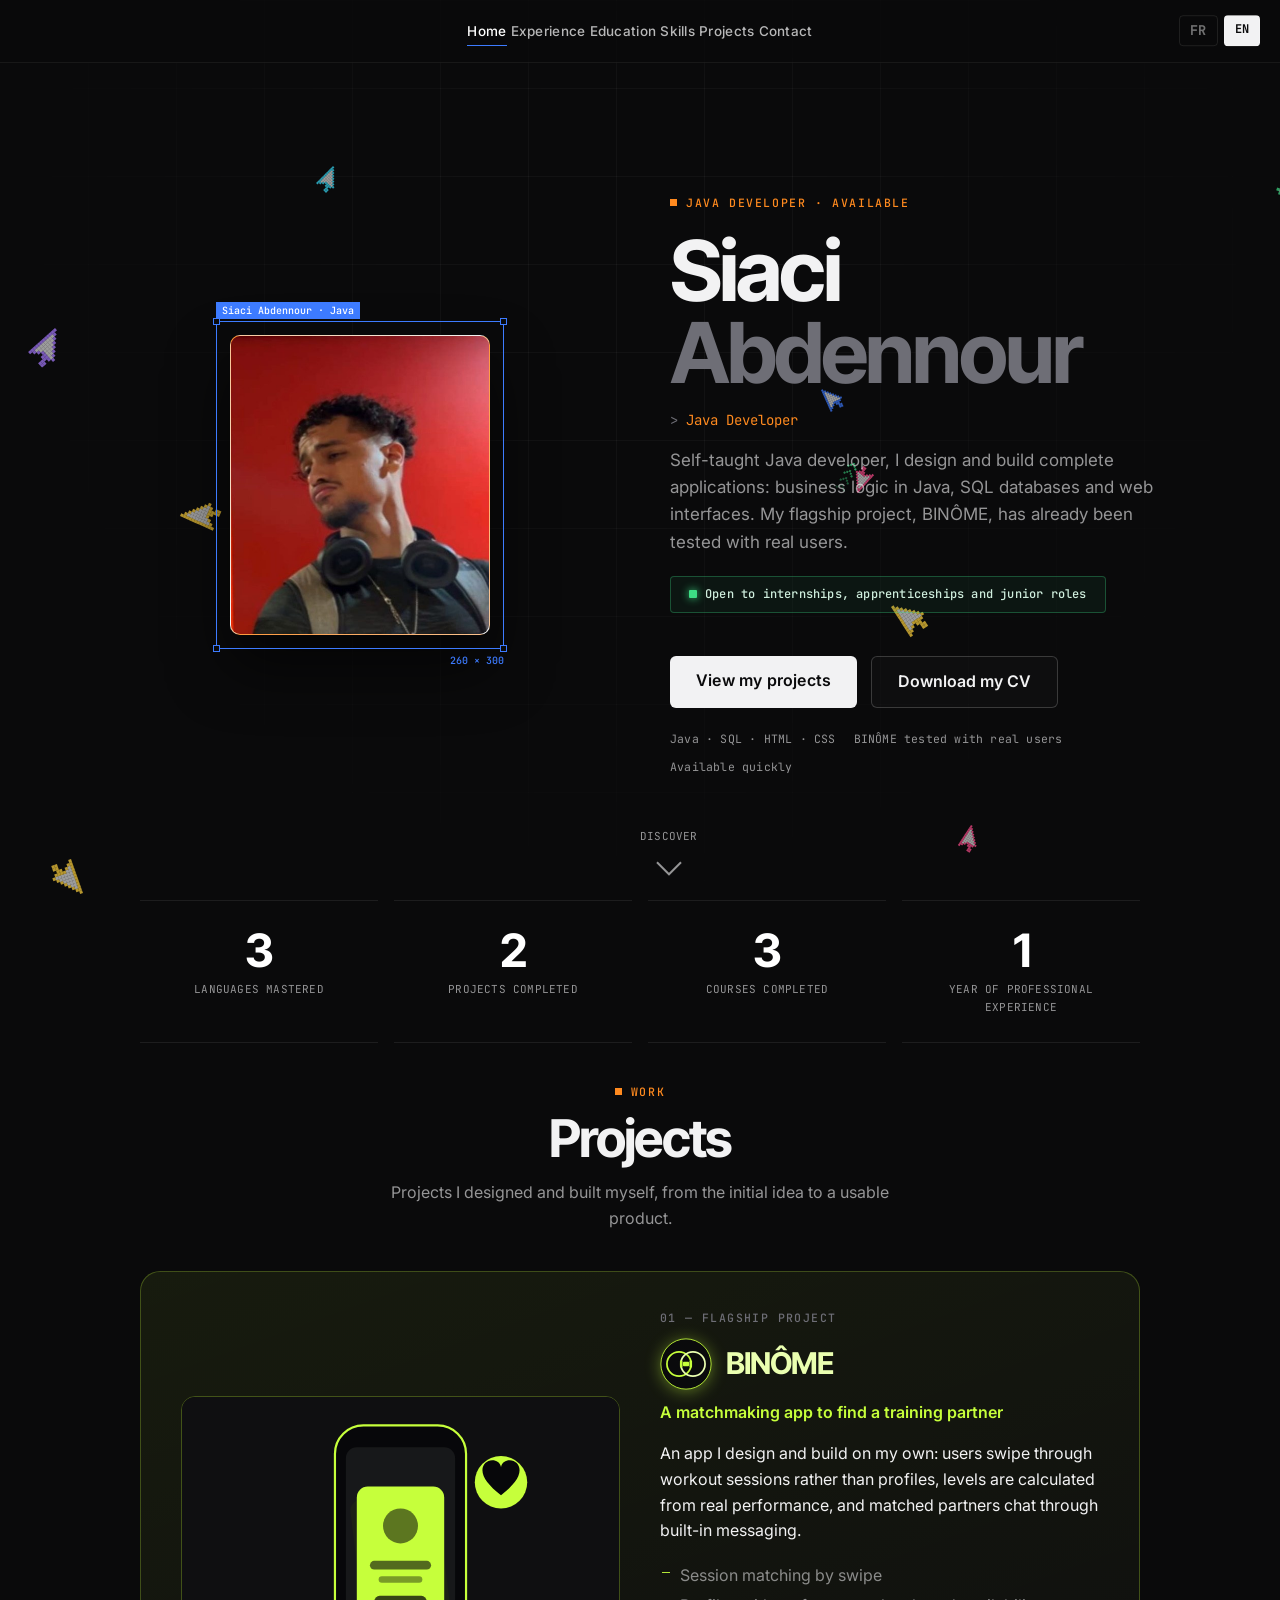
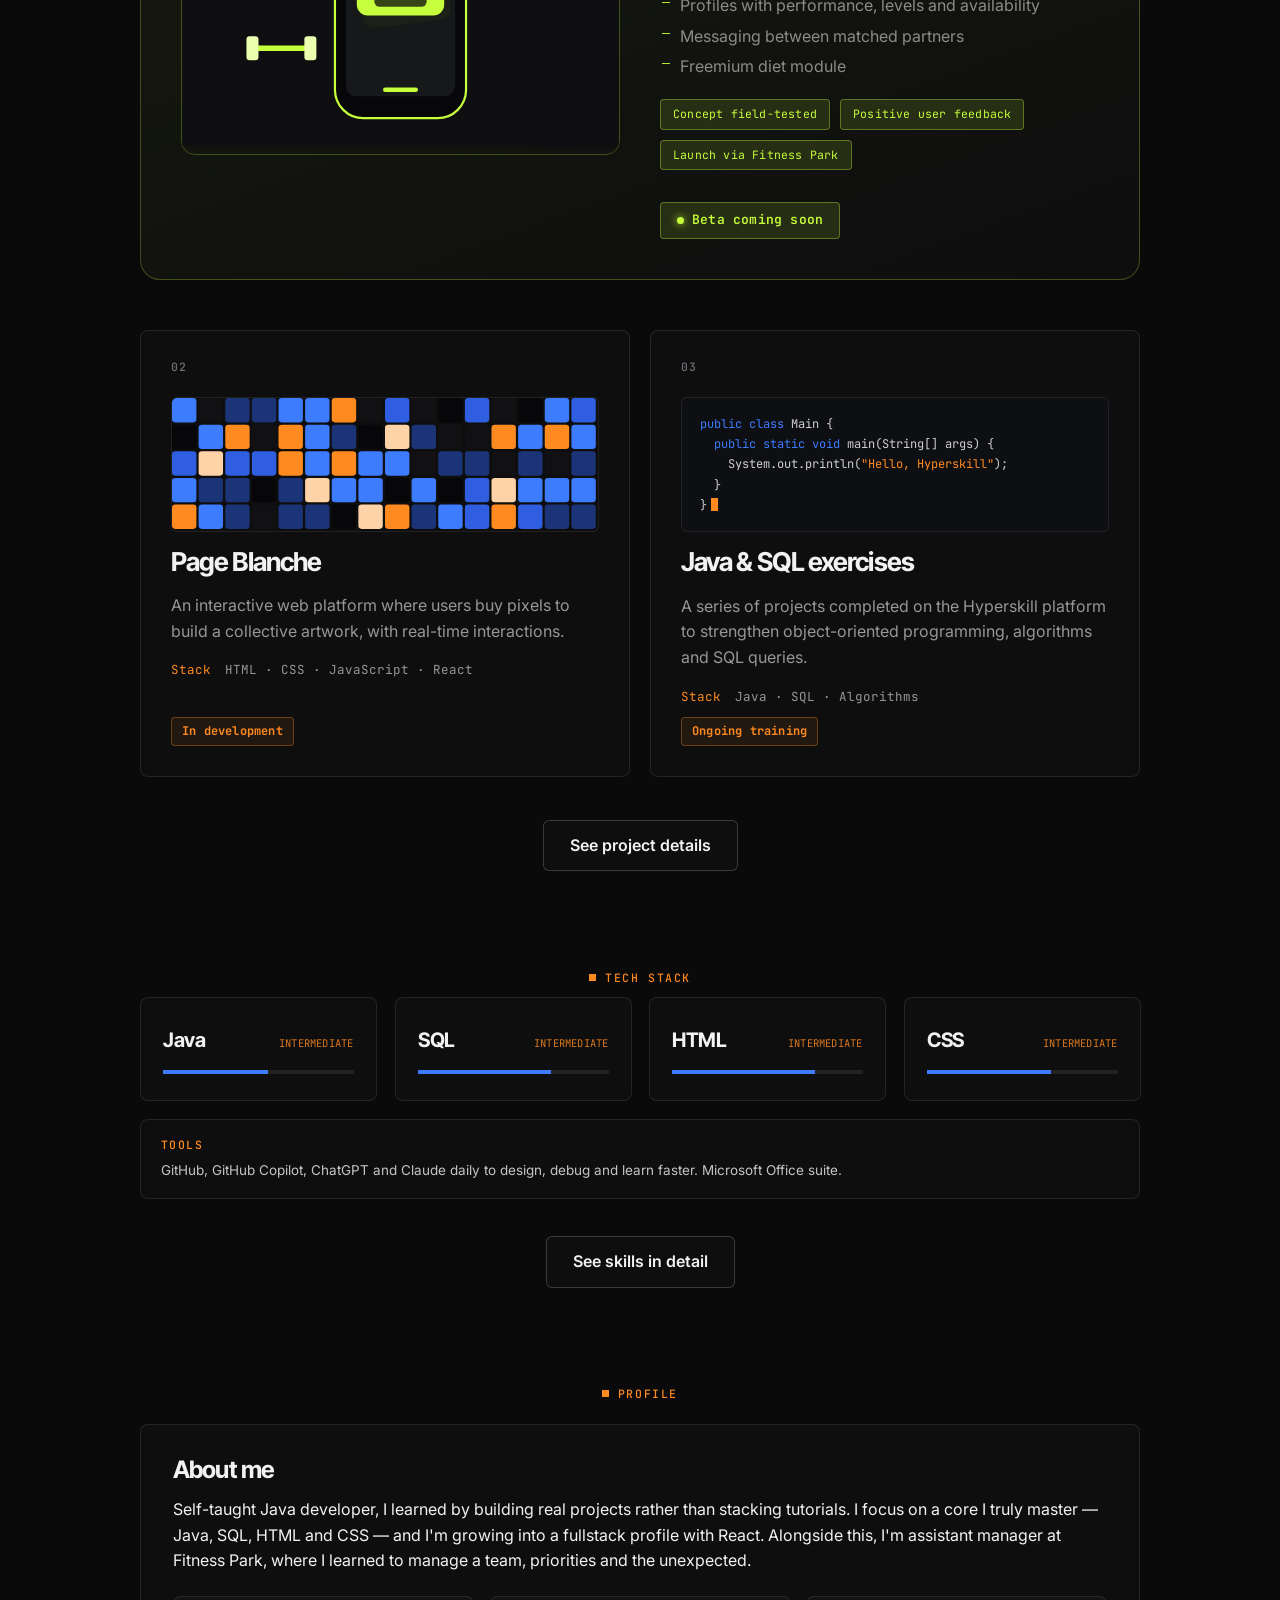
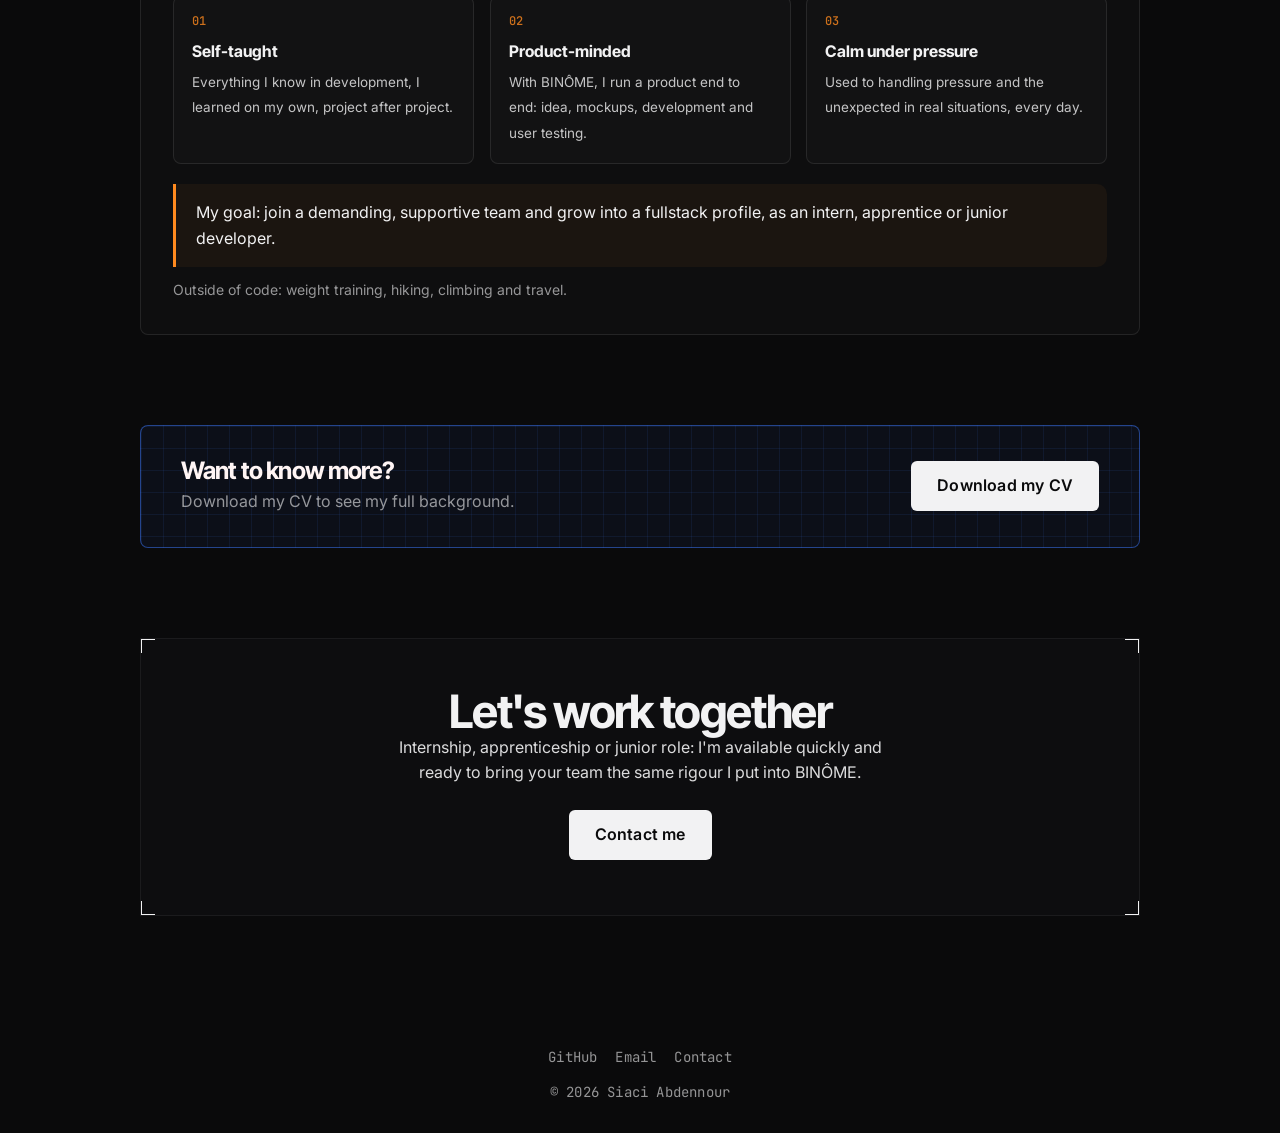
==== commit f076261e: "Portfolio plus professionnel : accueil centré sur le profil de développeur Java et les projets réali" ====
--- a/en/index.html
+++ b/en/index.html
@@ -2,7 +2,6 @@
 <html lang="en">
 <head>
 <meta charset="UTF-8">
-<script>try{if(!sessionStorage.getItem("introSeen")&&!matchMedia("(prefers-reduced-motion: reduce)").matches){document.documentElement.classList.add("intro");setTimeout(function(){document.documentElement.classList.remove("intro")},9000)}}catch(e){}</script>
 <meta name="viewport" content="width=device-width, initial-scale=1">
 <title>Siaci Abdennour — Java Developer</title>
 <meta name="description" content="Portfolio of Siaci Abdennour, Java developer (Java, HTML, CSS, SQL) evolving towards a fullstack profile. Open to internships, apprenticeships and junior roles.">
@@ -55,18 +54,19 @@
     </div>
   </div>
   <div class="content">
+    <span class="eyebrow hero-eyebrow">Java Developer · Available</span>
     <h1>Siaci <span class="accent-word">Abdennour</span></h1>
-    <p class="subtitle"><span data-typed="Java Developer|Future Fullstack Profile|Creator of BINÔME"></span></p>
-    <p class="hero-tagline">I turn ideas into products that actually work — from BINÔME, field-tested, to your next team project.</p>
-    <span class="badge-pill"><span class="dot"></span> Open to opportunities</span>
+    <p class="subtitle"><span data-typed="Java Developer|Java · SQL · Web|Creator of BINÔME"></span></p>
+    <p class="hero-tagline">Self-taught Java developer, I design and build complete applications: business logic in Java, SQL databases and web interfaces. My flagship project, BINÔME, has already been tested with real users.</p>
+    <span class="badge-pill"><span class="dot"></span> Open to internships, apprenticeships and junior roles</span>
     <div class="cta-row">
-      <a href="projets.html" class="btn">View my projects</a>
-      <a href="contact.html" class="btn-outline">Contact me</a>
+      <a href="#projets" class="btn">View my projects</a>
+      <a href="../cv.pdf" class="btn-outline">Download my CV</a>
     </div>
     <div class="trust-strip">
-      <span>✅ BINÔME field-tested</span>
-      <span>💻 4 languages mastered</span>
-      <span>🎯 Available quickly</span>
+      <span>Java · SQL · HTML · CSS</span>
+      <span>BINÔME tested with real users</span>
+      <span>Available quickly</span>
     </div>
   </div>
   <a href="#stats" class="scroll-cue" aria-label="Scroll down">
@@ -95,78 +95,12 @@
   </div>
 </div>
 
-<!-- ABOUT -->
-<div class="section reveal">
-  <span class="eyebrow">Profile</span>
-  <div class="card">
-    <h2>About me</h2>
-    <p>
-      Self-taught Java developer, focused on web and application development. I didn't have some big spark that got me into code — it's a path I chose, and I approach it the same way I approach everything else: autonomously, curiously, and with determination. I concentrate on a focused core skill set (Java, SQL, HTML, CSS) that I truly master, rather than spreading myself thin.
-    </p>
-    <div class="about-highlights">
-      <div class="highlight-item">
-        <span class="hicon">📚</span>
-        <strong>Self-taught</strong>
-        <span>Everything I know in HTML, CSS and React, I learned on my own by building real projects.</span>
-      </div>
-      <div class="highlight-item">
-        <span class="hicon">🤝</span>
-        <strong>BINÔME</strong>
-        <span>Months spent searching for the right app idea before finally finding it — and building it. What I'm proudest of.</span>
-      </div>
-      <div class="highlight-item">
-        <span class="hicon">🧊</span>
-        <strong>Unshakeable under pressure</strong>
-        <span>I handle pressure well and adapt to any situation — usually the first person people call when something unexpected comes up.</span>
-      </div>
-      <div class="highlight-item">
-        <span class="hicon">🏋️</span>
-        <strong>Sports coach</strong>
-        <span>Alongside this, I coach a few people in weight loss, strength and street lifting.</span>
-      </div>
-    </div>
-    <p class="about-objective">
-      My goal: join a caring team that pushes you forward and keeps teaching you new things over the years — and grow into a fullstack profile.
-    </p>
-  </div>
-</div>
-
-<!-- KEY SKILLS -->
-<div class="section reveal">
-  <span class="eyebrow">Tech stack</span>
-  <div class="lang-grid">
-    <div class="lang-card" style="--fill:55%">
-      <div class="lang-top"><span class="lang-name">Java</span><span class="lang-level">Intermediate</span></div>
-      <div class="lang-bar"><div class="lang-bar-fill"></div></div>
-    </div>
-    <div class="lang-card" style="--fill:70%">
-      <div class="lang-top"><span class="lang-name">SQL</span><span class="lang-level">Intermediate</span></div>
-      <div class="lang-bar"><div class="lang-bar-fill"></div></div>
-    </div>
-    <div class="lang-card" style="--fill:75%">
-      <div class="lang-top"><span class="lang-name">HTML</span><span class="lang-level">Intermediate</span></div>
-      <div class="lang-bar"><div class="lang-bar-fill"></div></div>
-    </div>
-    <div class="lang-card" style="--fill:65%">
-      <div class="lang-top"><span class="lang-name">CSS</span><span class="lang-level">Intermediate</span></div>
-      <div class="lang-bar"><div class="lang-bar-fill"></div></div>
-    </div>
-  </div>
-  <div class="ai-tools-tag">
-    <span class="icon">🤖</span>
-    <div>
-      <strong>AI tools & office proficiency</strong>
-      <span>Perfect command of ChatGPT and Claude, as well as GitHub Copilot and the Microsoft Office suite (Word, Excel, PowerPoint)</span>
-    </div>
-  </div>
-  <p style="text-align:center; margin-top:22px;">
-    <a href="competences.html" class="btn-outline">See skills in detail</a>
-  </p>
-</div>
-
-<!-- FLAGSHIP PROJECT TEASER -->
-<div class="section reveal">
-  <span class="eyebrow">Flagship project</span>
+<!-- PROJETS -->
+<div class="section reveal" id="projets">
+  <span class="eyebrow">Work</span>
+  <h2 class="section-heading">Projects</h2>
+  <p class="section-intro">Projects I designed and built myself, from the initial idea to a usable product.</p>
+
   <div class="case-study binome-block">
     <div class="visual">
       <svg viewBox="0 0 400 320" xmlns="http://www.w3.org/2000/svg" role="img" aria-label="Illustration of the BINÔME app: phone with a swipeable session card">
@@ -194,6 +128,7 @@
       </svg>
     </div>
     <div>
+      <span class="project-kicker">01 — Flagship project</span>
       <div class="brand-row">
         <svg class="brand-logo" viewBox="0 0 120 120" xmlns="http://www.w3.org/2000/svg" role="img" aria-label="BINÔME logo">
           <circle cx="60" cy="60" r="58" fill="#0a0a0c"/>
@@ -204,22 +139,118 @@
           <rect x="46" y="52" width="6" height="16" rx="2" fill="#c6ff3b"/>
           <rect x="68" y="52" width="6" height="16" rx="2" fill="#c6ff3b"/>
         </svg>
-        <h2 style="margin-bottom:0;">BINÔME</h2>
-      </div>
-      <span class="tagline">The "Tinder for sports" — finding a workout partner, not a date</span>
-      <p>
-        An app I've been designing and building solo for several months: session-based swiping instead of profiles, levels calculated from real performance, full messaging, premium diet tracking. The concept has already been field-tested with genuinely positive feedback — I'm leveraging my role at Fitness Park to kick off the launch.
-      </p>
+        <h3 class="project-name">BINÔME</h3>
+      </div>
+      <span class="tagline">A matchmaking app to find a training partner</span>
+      <p>An app I design and build on my own: users swipe through workout sessions rather than profiles, levels are calculated from real performance, and matched partners chat through built-in messaging.</p>
+      <ul class="feature-list">
+        <li>Session matching by swipe</li>
+        <li>Profiles with performance, levels and availability</li>
+        <li>Messaging between matched partners</li>
+        <li>Freemium diet module</li>
+      </ul>
       <div class="stat-chips">
-        <span class="chip">✅ Field-tested</span>
-        <span class="chip">📈 Positive feedback</span>
-        <span class="chip">🏋️ Launch via Fitness Park</span>
+        <span class="chip">Concept field-tested</span>
+        <span class="chip">Positive user feedback</span>
+        <span class="chip">Launch via Fitness Park</span>
       </div>
       <span class="beta-badge"><span class="dot"></span> Beta coming soon</span>
-      <p style="margin-top:20px;">
-        <a href="projets.html" class="btn-outline">Discover the project in detail</a>
-      </p>
-    </div>
+    </div>
+  </div>
+
+  <div class="secondary-projects">
+    <div class="project">
+      <span class="project-kicker">02</span>
+      <svg class="project-visual" viewBox="0 0 384 120" xmlns="http://www.w3.org/2000/svg" role="img" aria-label="Preview of the Page Blanche pixel mosaic">
+      <rect x="0" y="0" width="22" height="22" rx="3" fill="#3d7bff"/><rect x="24" y="0" width="22" height="22" rx="3" fill="#111113"/><rect x="48" y="0" width="22" height="22" rx="3" fill="#1b3478"/><rect x="72" y="0" width="22" height="22" rx="3" fill="#1b3478"/><rect x="96" y="0" width="22" height="22" rx="3" fill="#3d7bff"/><rect x="120" y="0" width="22" height="22" rx="3" fill="#3d7bff"/><rect x="144" y="0" width="22" height="22" rx="3" fill="#ff8a1f"/><rect x="168" y="0" width="22" height="22" rx="3" fill="#111113"/><rect x="192" y="0" width="22" height="22" rx="3" fill="#2f5fe0"/><rect x="216" y="0" width="22" height="22" rx="3" fill="#111113"/><rect x="240" y="0" width="22" height="22" rx="3" fill="#07070a"/><rect x="264" y="0" width="22" height="22" rx="3" fill="#2f5fe0"/><rect x="288" y="0" width="22" height="22" rx="3" fill="#111113"/><rect x="312" y="0" width="22" height="22" rx="3" fill="#07070a"/><rect x="336" y="0" width="22" height="22" rx="3" fill="#3d7bff"/><rect x="360" y="0" width="22" height="22" rx="3" fill="#2f5fe0"/>
+      <rect x="0" y="24" width="22" height="22" rx="3" fill="#07070a"/><rect x="24" y="24" width="22" height="22" rx="3" fill="#3d7bff"/><rect x="48" y="24" width="22" height="22" rx="3" fill="#ff8a1f"/><rect x="72" y="24" width="22" height="22" rx="3" fill="#111113"/><rect x="96" y="24" width="22" height="22" rx="3" fill="#ff8a1f"/><rect x="120" y="24" width="22" height="22" rx="3" fill="#3d7bff"/><rect x="144" y="24" width="22" height="22" rx="3" fill="#1b3478"/><rect x="168" y="24" width="22" height="22" rx="3" fill="#07070a"/><rect x="192" y="24" width="22" height="22" rx="3" fill="#ffd3a8"/><rect x="216" y="24" width="22" height="22" rx="3" fill="#1b3478"/><rect x="240" y="24" width="22" height="22" rx="3" fill="#111113"/><rect x="264" y="24" width="22" height="22" rx="3" fill="#111113"/><rect x="288" y="24" width="22" height="22" rx="3" fill="#ff8a1f"/><rect x="312" y="24" width="22" height="22" rx="3" fill="#3d7bff"/><rect x="336" y="24" width="22" height="22" rx="3" fill="#ff8a1f"/><rect x="360" y="24" width="22" height="22" rx="3" fill="#3d7bff"/>
+      <rect x="0" y="48" width="22" height="22" rx="3" fill="#2f5fe0"/><rect x="24" y="48" width="22" height="22" rx="3" fill="#ffd3a8"/><rect x="48" y="48" width="22" height="22" rx="3" fill="#2f5fe0"/><rect x="72" y="48" width="22" height="22" rx="3" fill="#2f5fe0"/><rect x="96" y="48" width="22" height="22" rx="3" fill="#ff8a1f"/><rect x="120" y="48" width="22" height="22" rx="3" fill="#3d7bff"/><rect x="144" y="48" width="22" height="22" rx="3" fill="#ff8a1f"/><rect x="168" y="48" width="22" height="22" rx="3" fill="#3d7bff"/><rect x="192" y="48" width="22" height="22" rx="3" fill="#3d7bff"/><rect x="216" y="48" width="22" height="22" rx="3" fill="#111113"/><rect x="240" y="48" width="22" height="22" rx="3" fill="#1b3478"/><rect x="264" y="48" width="22" height="22" rx="3" fill="#1b3478"/><rect x="288" y="48" width="22" height="22" rx="3" fill="#111113"/><rect x="312" y="48" width="22" height="22" rx="3" fill="#1b3478"/><rect x="336" y="48" width="22" height="22" rx="3" fill="#111113"/><rect x="360" y="48" width="22" height="22" rx="3" fill="#1b3478"/>
+      <rect x="0" y="72" width="22" height="22" rx="3" fill="#3d7bff"/><rect x="24" y="72" width="22" height="22" rx="3" fill="#1b3478"/><rect x="48" y="72" width="22" height="22" rx="3" fill="#1b3478"/><rect x="72" y="72" width="22" height="22" rx="3" fill="#07070a"/><rect x="96" y="72" width="22" height="22" rx="3" fill="#1b3478"/><rect x="120" y="72" width="22" height="22" rx="3" fill="#ffd3a8"/><rect x="144" y="72" width="22" height="22" rx="3" fill="#3d7bff"/><rect x="168" y="72" width="22" height="22" rx="3" fill="#3d7bff"/><rect x="192" y="72" width="22" height="22" rx="3" fill="#07070a"/><rect x="216" y="72" width="22" height="22" rx="3" fill="#3d7bff"/><rect x="240" y="72" width="22" height="22" rx="3" fill="#07070a"/><rect x="264" y="72" width="22" height="22" rx="3" fill="#2f5fe0"/><rect x="288" y="72" width="22" height="22" rx="3" fill="#ffd3a8"/><rect x="312" y="72" width="22" height="22" rx="3" fill="#3d7bff"/><rect x="336" y="72" width="22" height="22" rx="3" fill="#3d7bff"/><rect x="360" y="72" width="22" height="22" rx="3" fill="#3d7bff"/>
+      <rect x="0" y="96" width="22" height="22" rx="3" fill="#ff8a1f"/><rect x="24" y="96" width="22" height="22" rx="3" fill="#3d7bff"/><rect x="48" y="96" width="22" height="22" rx="3" fill="#1b3478"/><rect x="72" y="96" width="22" height="22" rx="3" fill="#111113"/><rect x="96" y="96" width="22" height="22" rx="3" fill="#1b3478"/><rect x="120" y="96" width="22" height="22" rx="3" fill="#1b3478"/><rect x="144" y="96" width="22" height="22" rx="3" fill="#07070a"/><rect x="168" y="96" width="22" height="22" rx="3" fill="#ffd3a8"/><rect x="192" y="96" width="22" height="22" rx="3" fill="#ff8a1f"/><rect x="216" y="96" width="22" height="22" rx="3" fill="#1b3478"/><rect x="240" y="96" width="22" height="22" rx="3" fill="#3d7bff"/><rect x="264" y="96" width="22" height="22" rx="3" fill="#2f5fe0"/><rect x="288" y="96" width="22" height="22" rx="3" fill="#ff8a1f"/><rect x="312" y="96" width="22" height="22" rx="3" fill="#2f5fe0"/><rect x="336" y="96" width="22" height="22" rx="3" fill="#1b3478"/><rect x="360" y="96" width="22" height="22" rx="3" fill="#1b3478"/>
+    </svg>
+      <h3 class="project-name">Page Blanche</h3>
+      <p>An interactive web platform where users buy pixels to build a collective artwork, with real-time interactions.</p>
+      <p class="tech"><span class="tech-label">Stack</span> HTML · CSS · JavaScript · React</p>
+      <span class="badge">In development</span>
+    </div>
+    <div class="project">
+      <span class="project-kicker">03</span>
+      <div class="code-visual" aria-hidden="true">
+        <span><i>public class</i> Main {</span>
+        <span>&nbsp;&nbsp;<i>public static void</i> main(String[] args) {</span>
+        <span>&nbsp;&nbsp;&nbsp;&nbsp;System.out.println(<b>"Hello, Hyperskill"</b>);</span>
+        <span>&nbsp;&nbsp;}</span>
+        <span>}</span>
+      </div>
+      <h3 class="project-name">Java &amp; SQL exercises</h3>
+      <p>A series of projects completed on the Hyperskill platform to strengthen object-oriented programming, algorithms and SQL queries.</p>
+      <p class="tech"><span class="tech-label">Stack</span> Java · SQL · Algorithms</p>
+      <span class="badge">Ongoing training</span>
+    </div>
+  </div>
+
+  <p style="text-align:center; margin-top:28px;">
+    <a href="projets.html" class="btn-outline">See project details</a>
+  </p>
+</div>
+
+<!-- STACK -->
+<div class="section reveal">
+  <span class="eyebrow">Tech stack</span>
+  <div class="lang-grid">
+    <div class="lang-card" style="--fill:55%">
+      <div class="lang-top"><span class="lang-name">Java</span><span class="lang-level">Intermediate</span></div>
+      <div class="lang-bar"><div class="lang-bar-fill"></div></div>
+    </div>
+    <div class="lang-card" style="--fill:70%">
+      <div class="lang-top"><span class="lang-name">SQL</span><span class="lang-level">Intermediate</span></div>
+      <div class="lang-bar"><div class="lang-bar-fill"></div></div>
+    </div>
+    <div class="lang-card" style="--fill:75%">
+      <div class="lang-top"><span class="lang-name">HTML</span><span class="lang-level">Intermediate</span></div>
+      <div class="lang-bar"><div class="lang-bar-fill"></div></div>
+    </div>
+    <div class="lang-card" style="--fill:65%">
+      <div class="lang-top"><span class="lang-name">CSS</span><span class="lang-level">Intermediate</span></div>
+      <div class="lang-bar"><div class="lang-bar-fill"></div></div>
+    </div>
+  </div>
+  <div class="ai-tools-tag">
+    <div>
+      <strong>Tools</strong>
+      <span>GitHub, GitHub Copilot, ChatGPT and Claude daily to design, debug and learn faster. Microsoft Office suite.</span>
+    </div>
+  </div>
+  <p style="text-align:center; margin-top:22px;">
+    <a href="competences.html" class="btn-outline">See skills in detail</a>
+  </p>
+</div>
+
+<!-- PROFIL -->
+<div class="section reveal">
+  <span class="eyebrow">Profile</span>
+  <div class="card">
+    <h2>About me</h2>
+    <p>Self-taught Java developer, I learned by building real projects rather than stacking tutorials. I focus on a core I truly master — Java, SQL, HTML and CSS — and I'm growing into a fullstack profile with React. Alongside this, I'm assistant manager at Fitness Park, where I learned to manage a team, priorities and the unexpected.</p>
+    <div class="about-highlights">
+      <div class="highlight-item">
+        <span class="hicon">01</span>
+        <strong>Self-taught</strong>
+        <span>Everything I know in development, I learned on my own, project after project.</span>
+      </div>
+      <div class="highlight-item">
+        <span class="hicon">02</span>
+        <strong>Product-minded</strong>
+        <span>With BINÔME, I run a product end to end: idea, mockups, development and user testing.</span>
+      </div>
+      <div class="highlight-item">
+        <span class="hicon">03</span>
+        <strong>Calm under pressure</strong>
+        <span>Used to handling pressure and the unexpected in real situations, every day.</span>
+      </div>
+    </div>
+    <p class="about-objective">My goal: join a demanding, supportive team and grow into a fullstack profile, as an intern, apprentice or junior developer.</p>
+    <p class="about-hobbies">Outside of code: weight training, hiking, climbing and travel.</p>
   </div>
 </div>
 
@@ -227,111 +258,18 @@
 <div class="section reveal">
   <div class="cv-banner">
     <div class="cv-text">
-      <h2>📄 Want to know more?</h2>
-      <p>Download my full résumé to see my complete background.</p>
-    </div>
-    <a href="../cv.pdf" class="btn">Download résumé</a>
-  </div>
-</div>
-
-<!-- INTERESTS -->
-<div class="section reveal">
-  <span class="eyebrow">Outside of code</span>
-  <div class="card">
-    <h2>Interests</h2>
-    <div class="interest-grid">
-
-      <div class="interest-card">
-        <svg class="banner" viewBox="0 0 300 140" xmlns="http://www.w3.org/2000/svg" role="img" aria-label="Travel illustration">
-          <rect width="300" height="140" fill="#111113"/>
-          <path d="M20 115 Q150 20 280 40" stroke="#3d7bff" stroke-width="1.5" stroke-dasharray="4 6" fill="none" opacity="0.5"/>
-          <g transform="translate(150,60) rotate(-18)">
-            <path d="M0 -14 L34 0 L0 14 L6 0 Z" fill="#3d7bff"/>
-            <path d="M0 -14 L-40 -2 L0 2 Z" fill="#ff8a1f" opacity="0.85"/>
-          </g>
-          <circle cx="240" cy="35" r="3" fill="#ff8a1f" opacity="0.6"/>
-          <circle cx="255" cy="45" r="2" fill="#ff8a1f" opacity="0.4"/>
-        </svg>
-        <div class="body">
-          <span class="label">Travel</span>
-          <span class="hint">Discovering new cultures</span>
-        </div>
-      </div>
-
-      <div class="interest-card">
-        <svg class="banner" viewBox="0 0 300 140" xmlns="http://www.w3.org/2000/svg" role="img" aria-label="Fitness illustration">
-          <rect width="300" height="140" fill="#111113"/>
-          <line x1="90" y1="70" x2="210" y2="70" stroke="#3d7bff" stroke-width="6" stroke-linecap="round"/>
-          <rect x="60" y="50" width="14" height="40" rx="4" fill="#ff8a1f"/>
-          <rect x="76" y="40" width="10" height="60" rx="3" fill="#ff8a1f"/>
-          <rect x="214" y="40" width="10" height="60" rx="3" fill="#ff8a1f"/>
-          <rect x="226" y="50" width="14" height="40" rx="4" fill="#ff8a1f"/>
-        </svg>
-        <div class="body">
-          <span class="label">Fitness</span>
-          <span class="hint">Weight training & self-improvement</span>
-        </div>
-      </div>
-
-      <div class="interest-card">
-        <svg class="banner" viewBox="0 0 300 140" xmlns="http://www.w3.org/2000/svg" role="img" aria-label="Web development illustration">
-          <rect width="300" height="140" fill="#111113"/>
-          <text x="150" y="90" font-family="monospace" font-size="60" font-weight="700" fill="#3d7bff" text-anchor="middle">&lt;/&gt;</text>
-        </svg>
-        <div class="body">
-          <span class="label">Web development</span>
-          <span class="hint">Building personal projects</span>
-        </div>
-      </div>
-
-      <div class="interest-card">
-        <svg class="banner" viewBox="0 0 300 140" xmlns="http://www.w3.org/2000/svg" role="img" aria-label="Hiking illustration">
-          <rect width="300" height="140" fill="#111113"/>
-          <circle cx="245" cy="35" r="16" fill="#ff8a1f" opacity="0.85"/>
-          <path d="M0 120 L60 55 L95 90 L140 40 L190 100 L230 60 L300 120 Z" fill="#3d7bff" opacity="0.9"/>
-          <path d="M0 130 L80 85 L130 115 L190 75 L260 125 L300 100 L300 140 L0 140 Z" fill="#07070a" opacity="0.9"/>
-          <path d="M40 130 Q90 95 140 118 T230 100" stroke="#ff8a1f" stroke-width="2" stroke-dasharray="3 5" fill="none" opacity="0.7"/>
-        </svg>
-        <div class="body">
-          <span class="label">Hiking</span>
-          <span class="hint">Peaks and fresh air</span>
-        </div>
-      </div>
-
-      <div class="interest-card">
-        <svg class="banner" viewBox="0 0 300 140" xmlns="http://www.w3.org/2000/svg" role="img" aria-label="Climbing illustration">
-          <rect width="300" height="140" fill="#111113"/>
-          <path d="M0 140 L0 40 L40 55 L70 20 L110 50 L150 10 L190 45 L230 15 L270 50 L300 30 L300 140 Z" fill="#3d7bff" opacity="0.85"/>
-          <circle cx="55" cy="45" r="4" fill="#ff8a1f"/>
-          <circle cx="95" cy="35" r="4" fill="#ff8a1f"/>
-          <circle cx="130" cy="55" r="4" fill="#ff8a1f"/>
-          <circle cx="170" cy="30" r="4" fill="#ff8a1f"/>
-          <circle cx="210" cy="50" r="4" fill="#ff8a1f"/>
-          <circle cx="250" cy="40" r="4" fill="#ff8a1f"/>
-          <g stroke="#07070a" stroke-width="4" stroke-linecap="round" fill="none">
-            <circle cx="150" cy="80" r="8" fill="#07070a" stroke="none"/>
-            <line x1="150" y1="88" x2="150" y2="110"/>
-            <line x1="150" y1="95" x2="130" y2="60"/>
-            <line x1="150" y1="95" x2="170" y2="75"/>
-            <line x1="150" y1="110" x2="132" y2="130"/>
-            <line x1="150" y1="110" x2="168" y2="128"/>
-          </g>
-        </svg>
-        <div class="body">
-          <span class="label">Climbing</span>
-          <span class="hint">Conquering every route</span>
-        </div>
-      </div>
-
-    </div>
-  </div>
-</div>
-
-<!-- CLOSING CTA -->
+      <h2>Want to know more?</h2>
+      <p>Download my CV to see my full background.</p>
+    </div>
+    <a href="../cv.pdf" class="btn">Download my CV</a>
+  </div>
+</div>
+
+<!-- CTA FINALE -->
 <div class="section reveal">
   <div class="closing-cta">
-    <h2>Let's talk?</h2>
-    <p>Internship, apprenticeship or junior role: I'm available quickly and ready to bring the same energy I put into BINÔME to your team.</p>
+    <h2>Let's work together</h2>
+    <p>Internship, apprenticeship or junior role: I'm available quickly and ready to bring your team the same rigour I put into BINÔME.</p>
     <a href="contact.html" class="btn">Contact me</a>
   </div>
 </div>
--- a/style.css
+++ b/style.css
@@ -1550,8 +1550,8 @@
 /* ==========================================================
    STYLE « STUDIO TECH »
    Fond noir, titres blancs serrés, labels monospace orange,
-   cadres bleus façon inspecteur de code, curseurs pixel colorés.
-   Les éléments animés (intro, curseurs, cadres, inspecteur)
+   curseurs pixel colorés et inspecteur qui suit la souris.
+   Les éléments animés (curseurs, inspecteur, progression)
    sont créés par script.js. Tout se calme si l'utilisateur
    préfère moins d'animations.
    ========================================================== */
@@ -1667,7 +1667,6 @@
   margin-right:9px;
   background:var(--accent);
   vertical-align:1px;
-  animation:blink 1.4s steps(1) infinite;
 }
 
 .divider{
@@ -2024,10 +2023,6 @@
   60%,100%{ transform:translateX(100%); }
 }
 
-.stat .num.counted{
-  animation:glitch 0.45s steps(2) 1;
-}
-
 /* ---- Timeline ---- */
 .timeline::before{
   background:var(--blue);
@@ -2182,28 +2177,6 @@
   text-decoration:none;
   font:500 10px/1.5 var(--font-mono);
   color:var(--blue);
-}
-
-/* Ligne de balayage sur la photo */
-.split-hero .avatar-wrap{
-  position:relative;
-}
-
-.split-hero .avatar-wrap::after{
-  content:'';
-  position:absolute;
-  left:0;
-  right:0;
-  height:30%;
-  top:-30%;
-  background:linear-gradient(transparent, rgba(61,123,255,0.25), transparent);
-  border-bottom:1px solid rgba(61,123,255,0.8);
-  animation:scanY 4s 1.4s ease-in-out infinite;
-}
-
-@keyframes scanY{
-  0%{ top:-30%; }
-  60%,100%{ top:110%; }
 }
 
 @media (max-width:820px){
@@ -2333,187 +2306,6 @@
   pointer-events:none;
 }
 
-html.intro .pixel-canvas{
-  z-index:5001;
-}
-
-/* ---- Écran d'intro ---- */
-.intro-screen{
-  position:fixed;
-  inset:0;
-  z-index:5000;
-  background:#0a0a0b;
-  display:grid;
-  place-items:center;
-  transition:opacity 0.6s ease, visibility 0.6s;
-}
-
-.intro-screen.gone{
-  opacity:0;
-  visibility:hidden;
-}
-
-.intro-inner{
-  display:flex;
-  flex-direction:column;
-  align-items:center;
-  gap:16px;
-}
-
-.intro-btn{
-  width:46px;
-  height:46px;
-  border-radius:8px;
-  border:1px solid rgba(255,255,255,0.25);
-  background:#1a1a1d;
-  color:#fff;
-  cursor:pointer;
-  display:grid;
-  place-items:center;
-  transition:transform 0.2s ease, border-color 0.2s, background 0.2s;
-  animation:introPulse 1.8s ease-in-out infinite;
-}
-
-.intro-btn:hover,
-.intro-btn:focus-visible{
-  border-color:var(--blue);
-  background:#1c2440;
-  transform:scale(1.08);
-  outline:none;
-}
-
-.intro-btn svg{
-  width:18px;
-  height:18px;
-}
-
-@keyframes introPulse{
-  0%,100%{ box-shadow:0 0 0 0 rgba(255,255,255,0.15); }
-  50%{ box-shadow:0 0 0 10px rgba(255,255,255,0); }
-}
-
-.intro-hint{
-  font:500 11px/1 var(--font-mono);
-  letter-spacing:1.5px;
-  text-transform:uppercase;
-  color:var(--muted);
-}
-
-.intro-hint b{
-  color:var(--accent);
-  font-weight:500;
-}
-
-/* Pendant l'intro, la page attend en coulisses */
-html.intro body > *:not(.intro-screen):not(.pixel-canvas){
-  visibility:hidden;
-}
-
-html.intro body *{
-  animation-play-state:paused !important;
-}
-
-html.intro .intro-screen,
-html.intro .intro-screen *{
-  animation-play-state:running !important;
-}
-
-html.intro body{
-  animation:none;
-}
-
-/* ---- Cadres d'inspecteur qui « construisent » les sections ---- */
-.wf-box{
-  position:absolute;
-  z-index:900;
-  pointer-events:none;
-  border:1px solid var(--blue);
-  background:rgba(61,123,255,0.07);
-  animation:wfBox 1.1s cubic-bezier(.2,.7,.2,1) forwards;
-  animation-delay:var(--d,0ms);
-  opacity:0;
-}
-
-.wf-box.red{
-  border-color:var(--red);
-  background:rgba(255,59,59,0.06);
-}
-
-.wf-box b{
-  position:absolute;
-  top:-16px;
-  left:-1px;
-  padding:0 5px;
-  background:var(--blue);
-  color:#fff;
-  font:500 9.5px/16px var(--font-mono);
-  white-space:nowrap;
-}
-
-.wf-box.red b{
-  background:var(--red);
-}
-
-.wf-box::before,
-.wf-box::after{
-  content:'';
-  position:absolute;
-  width:5px;
-  height:5px;
-  background:#0a0a0b;
-  border:1px solid currentColor;
-  color:var(--blue);
-}
-
-.wf-box.red::before,
-.wf-box.red::after{
-  color:var(--red);
-}
-
-.wf-box::before{ top:-3px; left:-3px; }
-.wf-box::after{ bottom:-3px; right:-3px; }
-
-@keyframes wfBox{
-  0%{ opacity:1; clip-path:inset(0 100% 100% 0); }
-  30%{ opacity:1; clip-path:inset(-20px -10px -10px -10px); }
-  70%{ opacity:1; clip-path:inset(-20px -10px -10px -10px); }
-  100%{ opacity:0; clip-path:inset(-20px -10px -10px -10px); }
-}
-
-.wf-guide{
-  position:absolute;
-  z-index:899;
-  width:1px;
-  pointer-events:none;
-  background:var(--red);
-  box-shadow:0 0 8px var(--red);
-  transform-origin:top;
-  animation:wfGuide 1.3s cubic-bezier(.2,.7,.2,1) forwards;
-}
-
-@keyframes wfGuide{
-  0%{ transform:scaleY(0); opacity:1; }
-  45%{ transform:scaleY(1); opacity:1; }
-  100%{ transform:scaleY(1); opacity:0; }
-}
-
-/* ---- Effet glitch (aberration rouge / bleue) ---- */
-.glitch,
-h1:hover,
-.page-title:hover,
-.card h2:hover,
-.closing-cta h2:hover{
-  animation:glitch 0.5s steps(2) 1;
-}
-
-@keyframes glitch{
-  0%{ text-shadow:-3px 0 var(--red), 3px 0 var(--blue); transform:translateX(2px); }
-  20%{ text-shadow:3px 0 var(--red), -3px 0 var(--blue); transform:translateX(-2px); clip-path:inset(20% 0 30% 0); }
-  40%{ text-shadow:-2px 0 var(--red), 2px 0 var(--blue); transform:translateX(1px); clip-path:inset(60% 0 5% 0); }
-  60%{ text-shadow:2px 0 var(--red), -2px 0 var(--blue); transform:none; clip-path:none; }
-  100%{ text-shadow:none; transform:none; }
-}
-
 /* ---- Inspecteur qui suit la souris (ordinateurs) ---- */
 .inspect-box{
   position:fixed;
@@ -2714,8 +2506,6 @@
     animation:none !important;
   }
   .pixel-canvas,
-  .wf-box,
-  .wf-guide,
   .inspect-box,
   .cursor-coords{
     display:none !important;
@@ -2724,3 +2514,179 @@
     transform:none;
   }
 }
+
+/* ==========================================================
+   ACCUEIL PROFESSIONNEL : en-têtes de section, cartes projet
+   ========================================================== */
+
+.split-hero .hero-eyebrow{
+  text-align:left;
+  margin-bottom:18px;
+}
+
+@media (max-width:820px){
+  .split-hero .hero-eyebrow{
+    text-align:center;
+  }
+}
+
+.split-hero .hero-tagline{
+  font-size:17px;
+  max-width:50ch;
+}
+
+.section{
+  margin-bottom:90px;
+}
+
+.section-heading{
+  text-align:center;
+  font-size:clamp(32px,5vw,52px);
+  margin:4px 0 14px;
+}
+
+.section-intro{
+  text-align:center;
+  color:var(--text-dim);
+  max-width:56ch;
+  margin:0 auto 40px;
+}
+
+.project-kicker{
+  display:block;
+  font:500 11.5px/1 var(--font-mono);
+  letter-spacing:1.4px;
+  text-transform:uppercase;
+  color:var(--muted);
+  margin-bottom:14px;
+}
+
+.project-name{
+  font-size:26px;
+  margin:0 0 8px;
+}
+
+.case-study .project-name{
+  margin:0;
+  font-size:30px;
+  color:var(--b-accent-2);
+}
+
+.case-study .feature-list{
+  list-style:none;
+  padding-left:0;
+  margin:16px 0 4px;
+}
+
+.case-study .feature-list li{
+  position:relative;
+  padding-left:20px;
+  color:var(--text-dim);
+}
+
+.case-study .feature-list li::before{
+  content:'';
+  position:absolute;
+  left:2px;
+  top:0.75em;
+  width:8px;
+  height:1px;
+  background:var(--b-accent);
+}
+
+.secondary-projects .project{
+  margin:0;
+  display:flex;
+  flex-direction:column;
+  gap:10px;
+}
+
+.secondary-projects .project p{
+  color:var(--text-dim);
+}
+
+.secondary-projects .project-visual{
+  margin-bottom:6px;
+  border-radius:6px;
+  border-color:rgba(255,255,255,0.08);
+}
+
+.secondary-projects .badge{
+  align-self:flex-start;
+  margin-top:auto;
+}
+
+.tech{
+  font-family:var(--font-mono);
+  font-size:12.5px;
+  color:var(--text);
+  opacity:1;
+}
+
+.tech-label{
+  color:var(--accent);
+  margin-right:6px;
+}
+
+.code-visual{
+  display:flex;
+  flex-direction:column;
+  justify-content:center;
+  min-height:120px;
+  padding:16px 18px;
+  margin-bottom:6px;
+  border-radius:6px;
+  border:1px solid rgba(255,255,255,0.08);
+  background:#0e0f12;
+  font:12px/1.7 var(--font-mono);
+  color:#cfcfd2;
+  overflow:hidden;
+  white-space:nowrap;
+}
+
+.code-visual i{
+  font-style:normal;
+  color:var(--blue);
+}
+
+.code-visual b{
+  font-weight:400;
+  color:var(--accent);
+}
+
+.code-visual span:last-child::after{
+  content:'';
+  display:inline-block;
+  width:7px;
+  height:13px;
+  margin-left:4px;
+  vertical-align:-2px;
+  background:var(--accent);
+  animation:blink 1s steps(1) infinite;
+}
+
+.about-highlights .highlight-item .hicon{
+  font:500 12px/1 var(--font-mono);
+  color:var(--accent);
+  margin-bottom:12px;
+}
+
+.about-hobbies{
+  margin-top:16px;
+  font-size:14px;
+  color:var(--text-dim);
+}
+
+.ai-tools-tag strong{
+  font-family:var(--font-mono);
+  font-size:11.5px;
+  letter-spacing:1.4px;
+  text-transform:uppercase;
+  color:var(--accent);
+  font-weight:500;
+}
+
+.card h2,
+.project h2{
+  font-size:24px;
+}
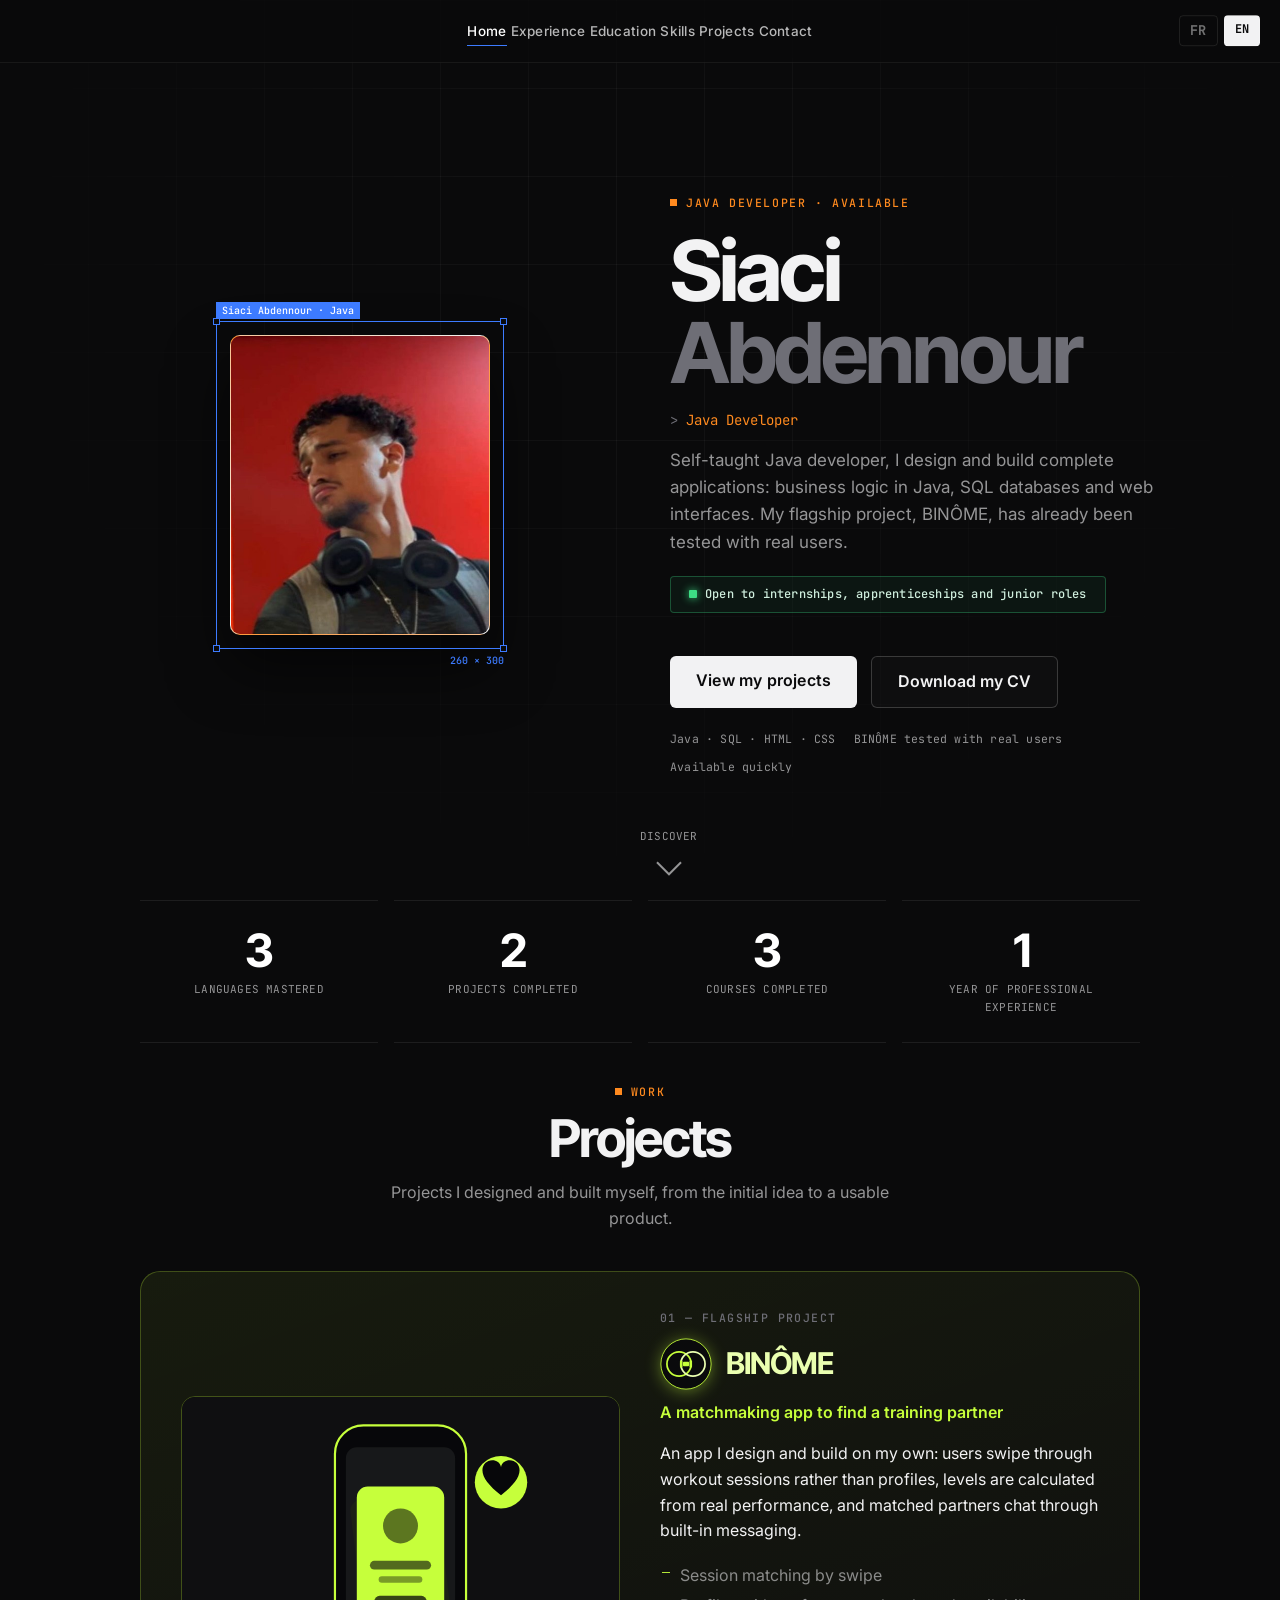
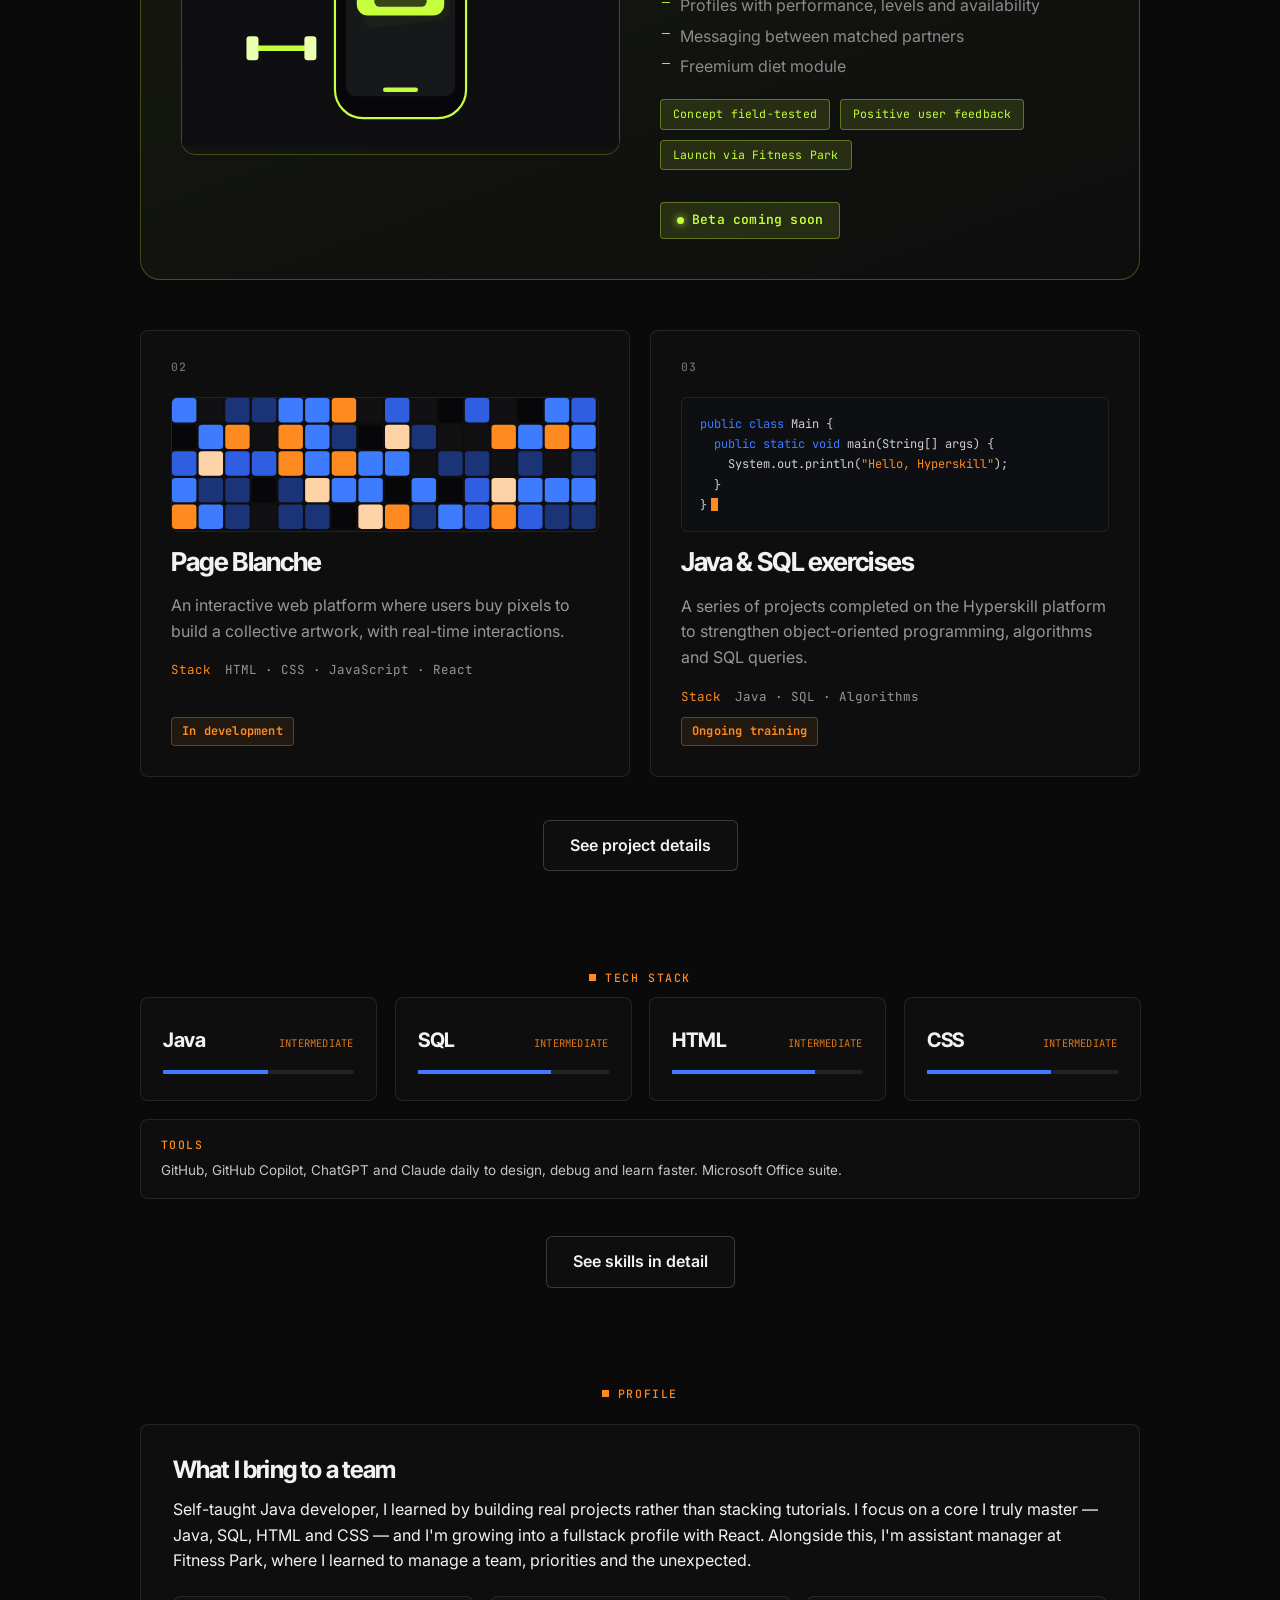
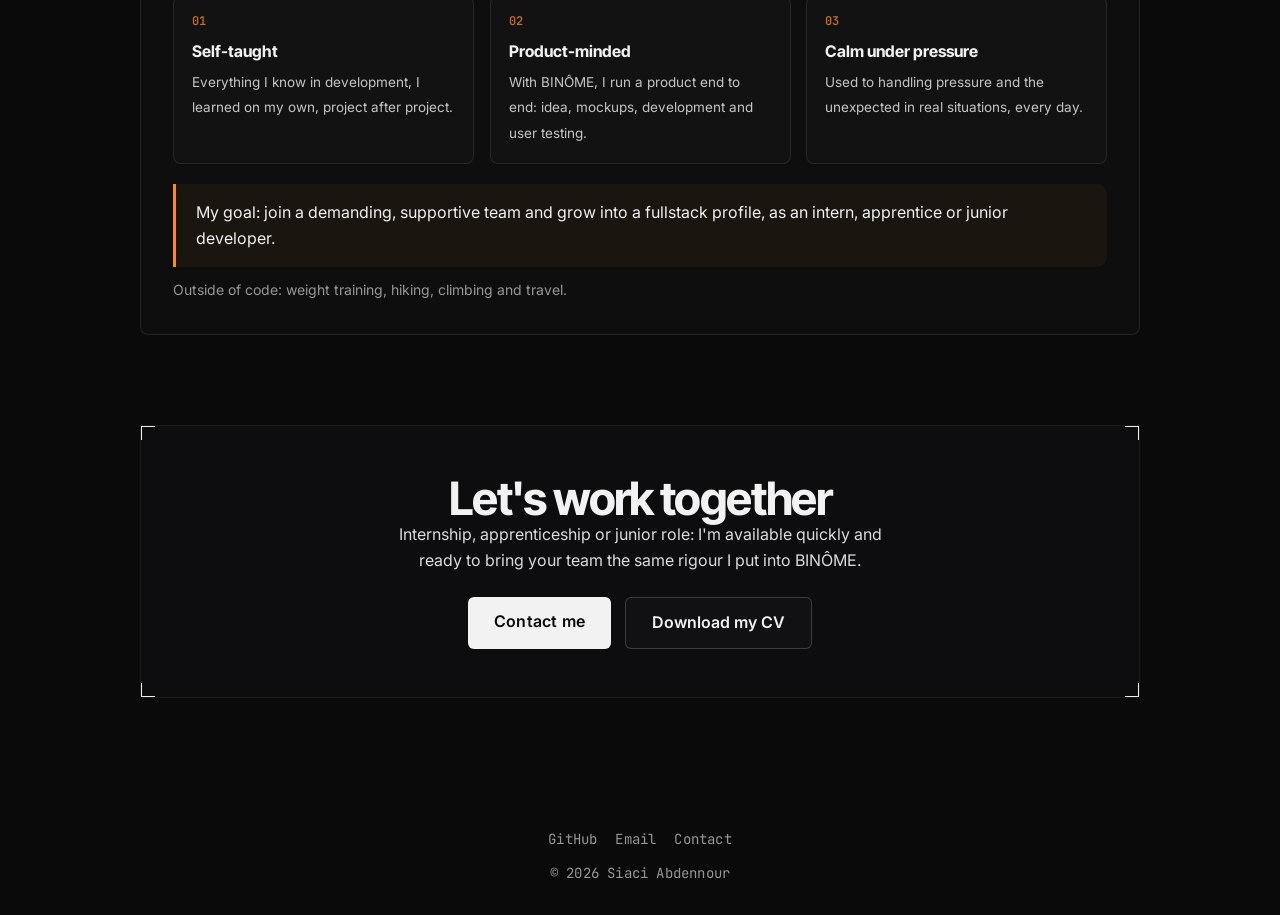
==== commit cd9482ad: "Portfolio cohérent et orienté recrutement : textes harmonisés, appel à l'action sur chaque page Co-A" ====
--- a/en/index.html
+++ b/en/index.html
@@ -82,7 +82,7 @@
     <span class="label">Languages mastered</span>
   </div>
   <div class="stat">
-    <span class="num" data-count="2">0</span>
+    <span class="num" data-count="3">0</span>
     <span class="label">Projects completed</span>
   </div>
   <div class="stat">
@@ -230,7 +230,7 @@
 <div class="section reveal">
   <span class="eyebrow">Profile</span>
   <div class="card">
-    <h2>About me</h2>
+    <h2>What I bring to a team</h2>
     <p>Self-taught Java developer, I learned by building real projects rather than stacking tutorials. I focus on a core I truly master — Java, SQL, HTML and CSS — and I'm growing into a fullstack profile with React. Alongside this, I'm assistant manager at Fitness Park, where I learned to manage a team, priorities and the unexpected.</p>
     <div class="about-highlights">
       <div class="highlight-item">
@@ -254,23 +254,15 @@
   </div>
 </div>
 
-<!-- CV -->
-<div class="section reveal">
-  <div class="cv-banner">
-    <div class="cv-text">
-      <h2>Want to know more?</h2>
-      <p>Download my CV to see my full background.</p>
-    </div>
-    <a href="../cv.pdf" class="btn">Download my CV</a>
-  </div>
-</div>
-
 <!-- CTA FINALE -->
 <div class="section reveal">
   <div class="closing-cta">
     <h2>Let's work together</h2>
     <p>Internship, apprenticeship or junior role: I'm available quickly and ready to bring your team the same rigour I put into BINÔME.</p>
-    <a href="contact.html" class="btn">Contact me</a>
+    <div class="cta-row">
+      <a href="contact.html" class="btn">Contact me</a>
+      <a href="../cv.pdf" class="btn-outline">Download my CV</a>
+    </div>
   </div>
 </div>
 
--- a/style.css
+++ b/style.css
@@ -2690,3 +2690,18 @@
 .project h2{
   font-size:24px;
 }
+
+/* Appel à l'action en bas des pages */
+.closing-cta .cta-row{
+  justify-content:center;
+  margin-top:10px;
+}
+
+.page-cta{
+  margin-top:80px;
+}
+
+.closing-cta .cta-row .btn,
+.closing-cta .cta-row .btn-outline{
+  margin-top:14px;
+}
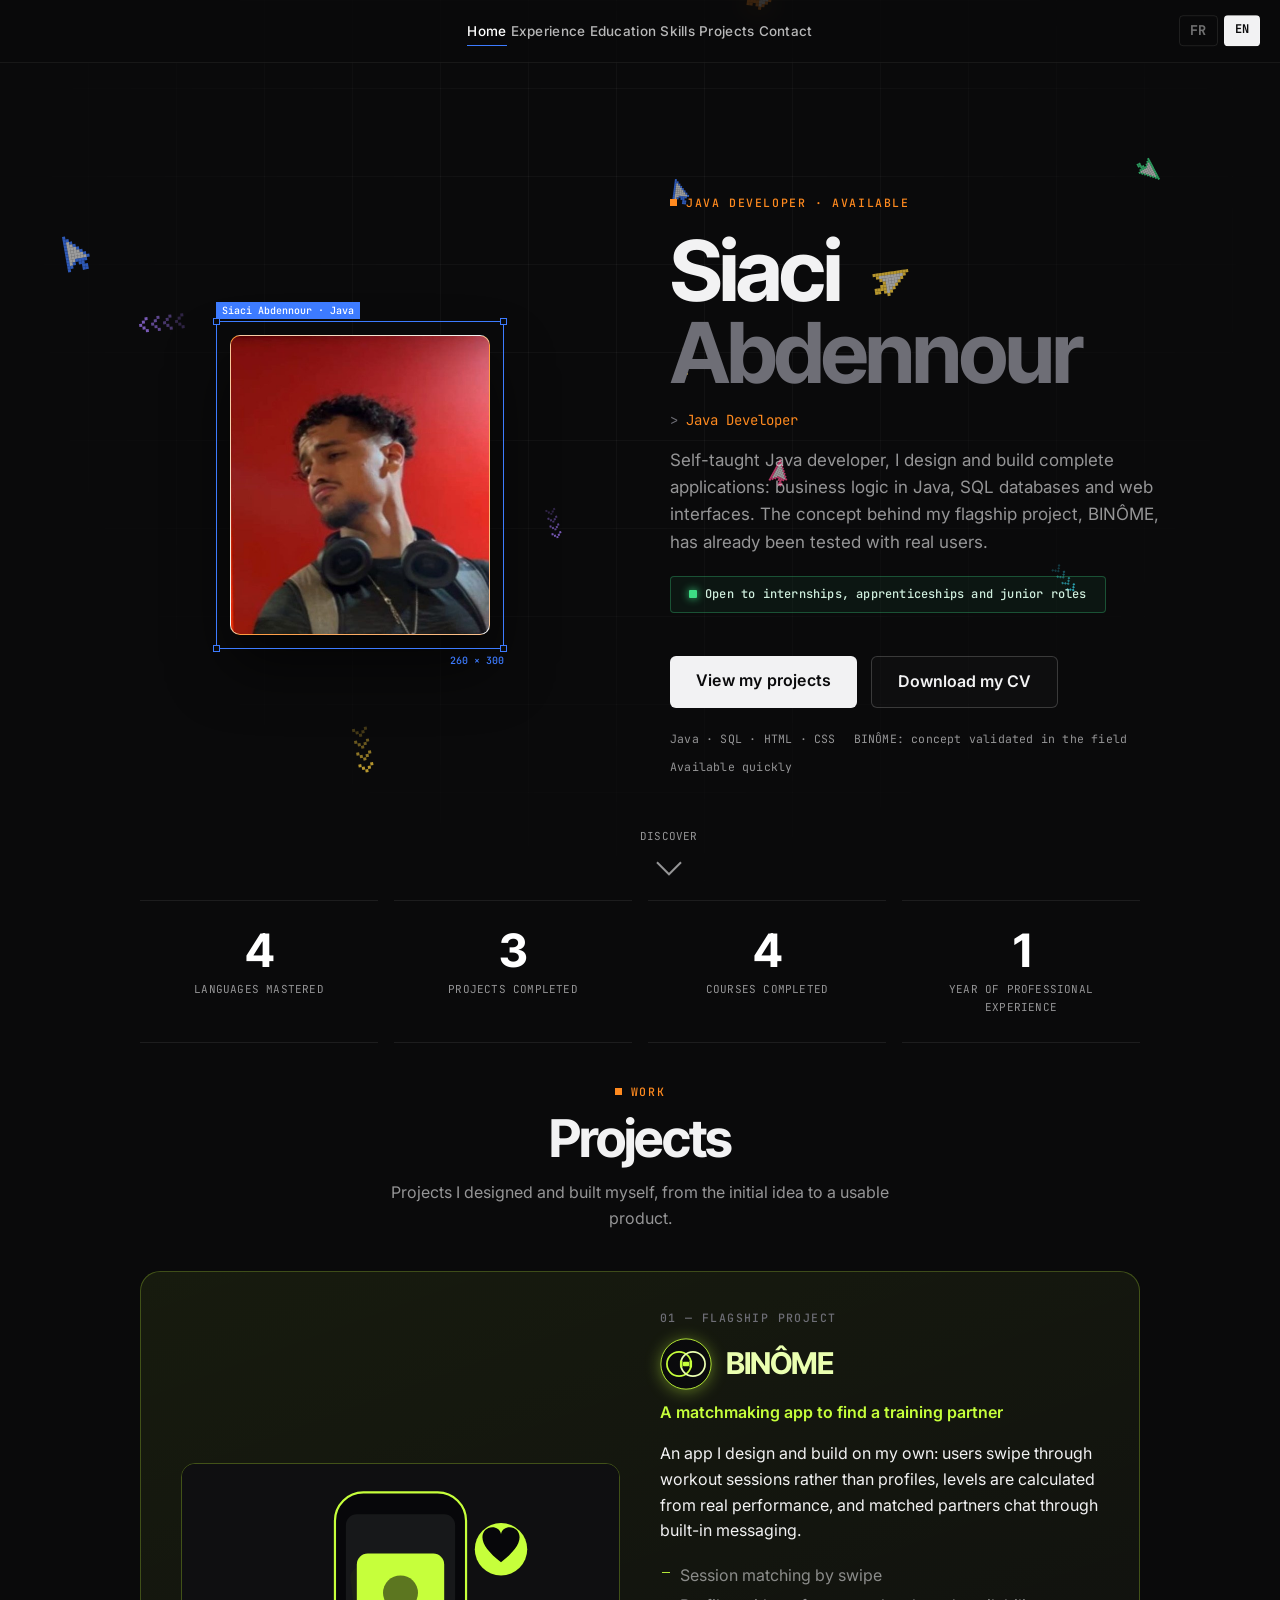
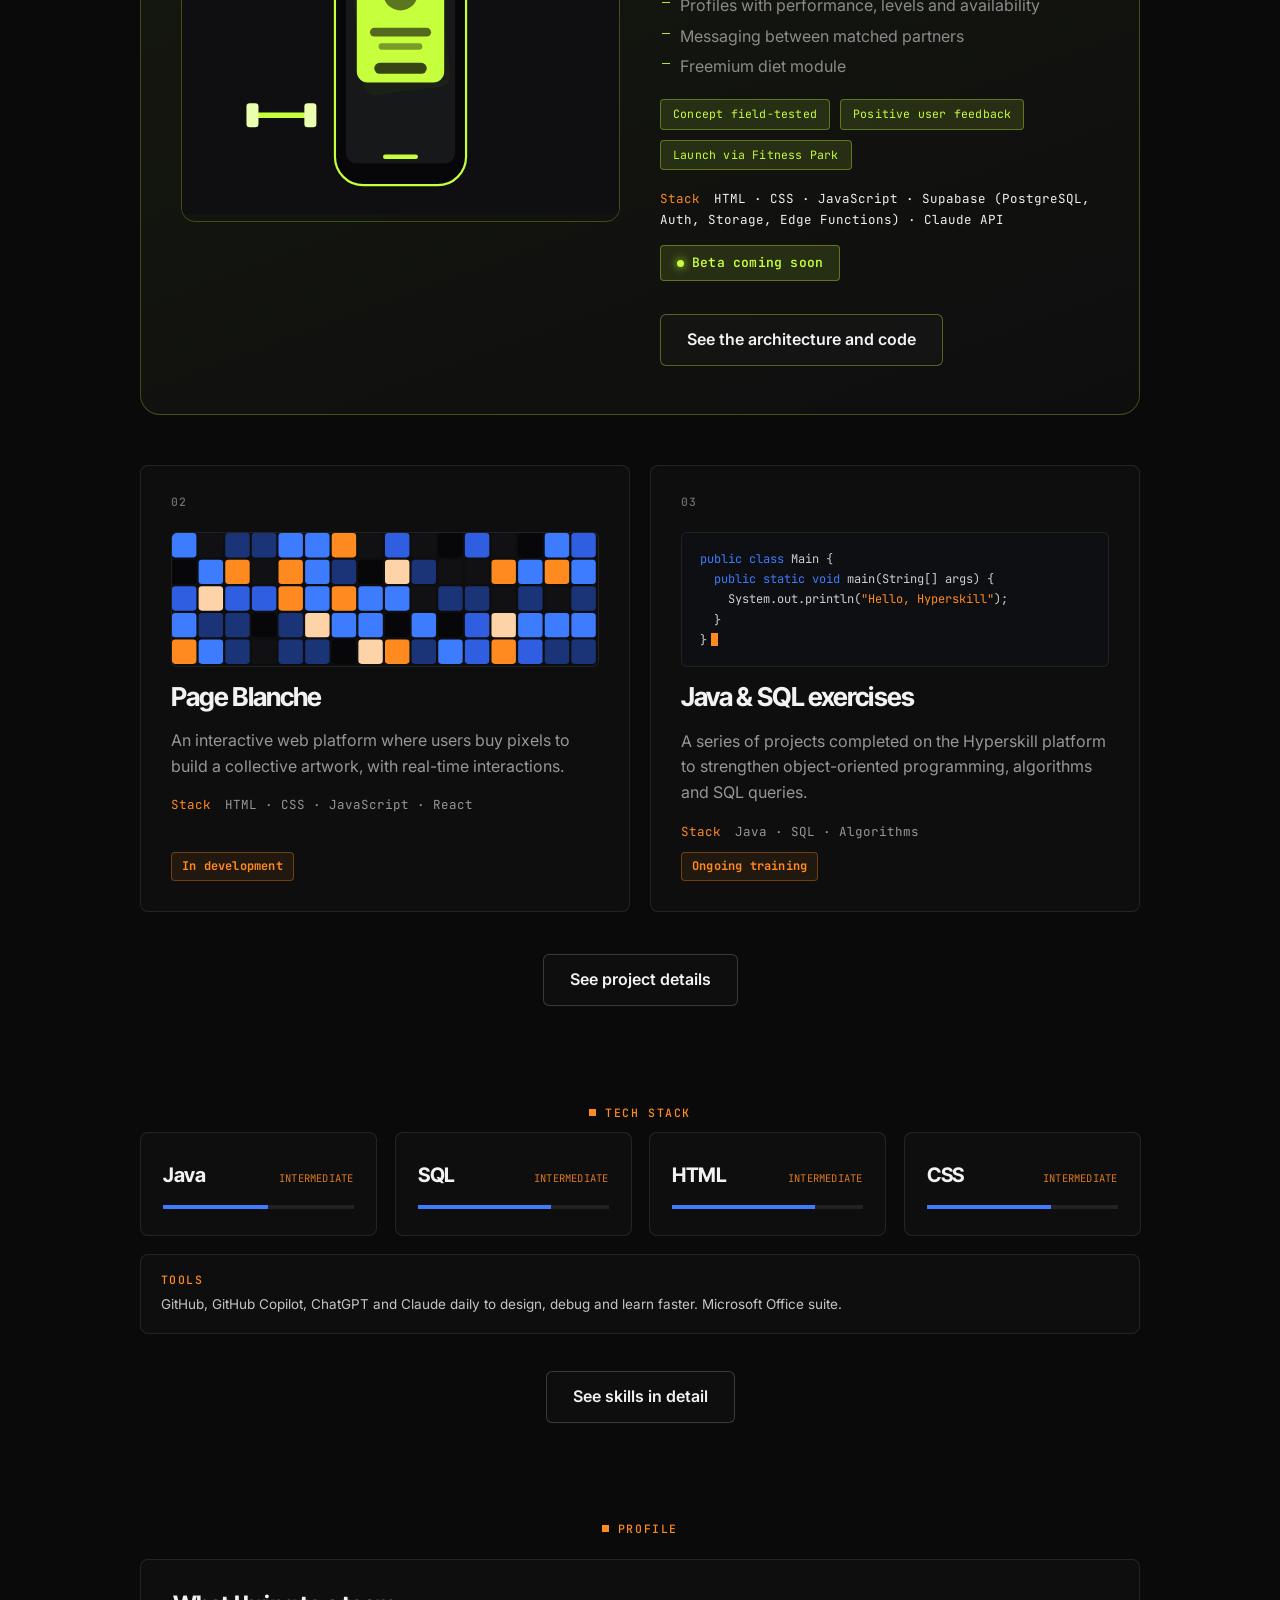
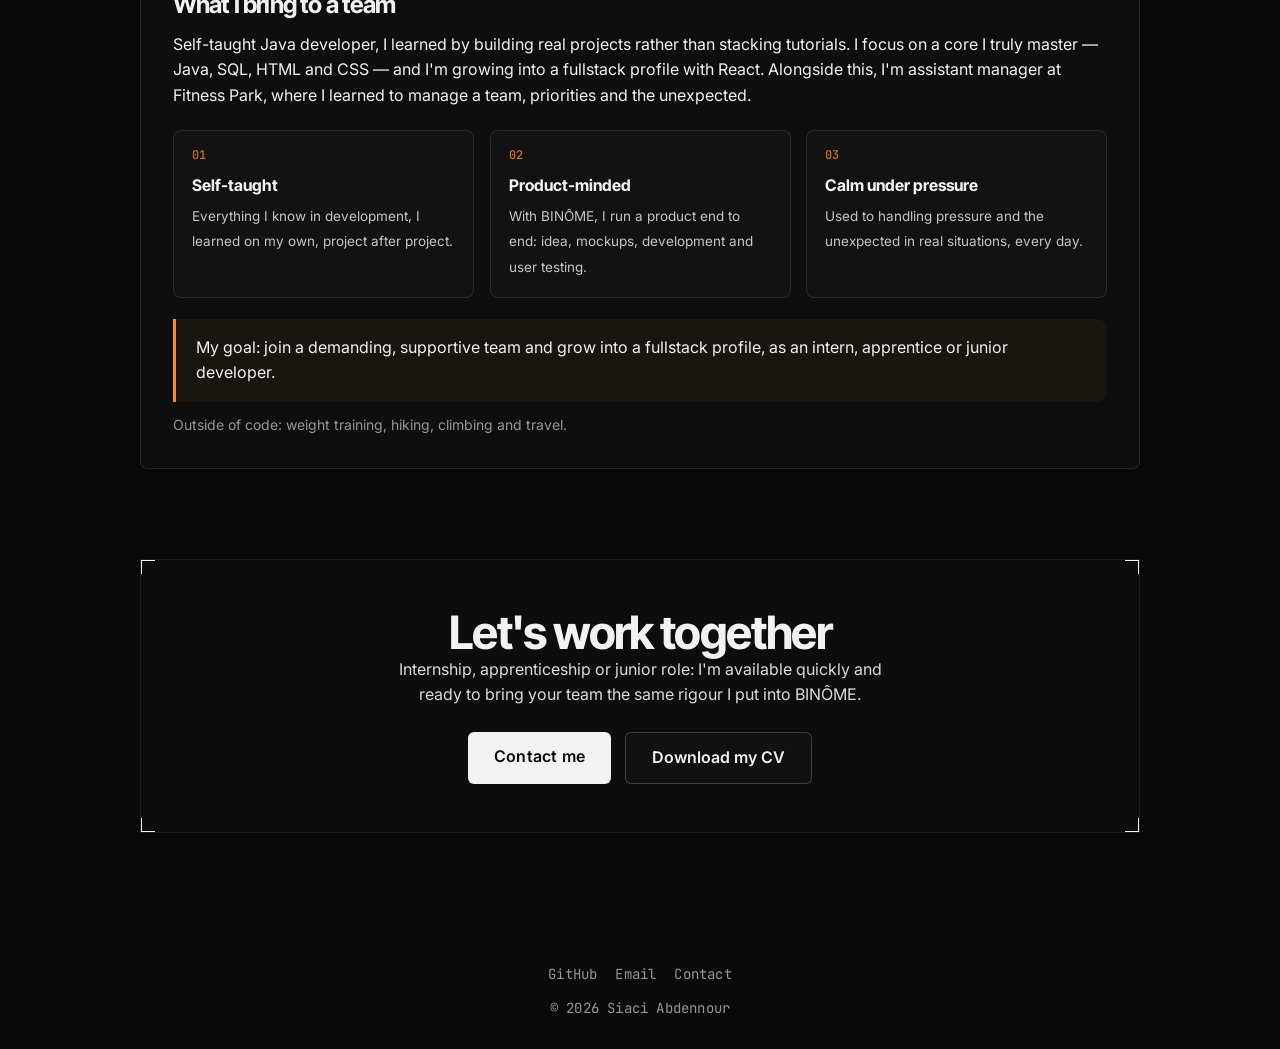
==== commit 0af022ad: "BINÔME : vraie stack, schéma d'architecture et extraits de code sur la page Projets Le code source r" ====
--- a/en/index.html
+++ b/en/index.html
@@ -57,7 +57,7 @@
     <span class="eyebrow hero-eyebrow">Java Developer · Available</span>
     <h1>Siaci <span class="accent-word">Abdennour</span></h1>
     <p class="subtitle"><span data-typed="Java Developer|Java · SQL · Web|Creator of BINÔME"></span></p>
-    <p class="hero-tagline">Self-taught Java developer, I design and build complete applications: business logic in Java, SQL databases and web interfaces. My flagship project, BINÔME, has already been tested with real users.</p>
+    <p class="hero-tagline">Self-taught Java developer, I design and build complete applications: business logic in Java, SQL databases and web interfaces. The concept behind my flagship project, BINÔME, has already been tested with real users.</p>
     <span class="badge-pill"><span class="dot"></span> Open to internships, apprenticeships and junior roles</span>
     <div class="cta-row">
       <a href="#projets" class="btn">View my projects</a>
@@ -65,7 +65,7 @@
     </div>
     <div class="trust-strip">
       <span>Java · SQL · HTML · CSS</span>
-      <span>BINÔME tested with real users</span>
+      <span>BINÔME: concept validated in the field</span>
       <span>Available quickly</span>
     </div>
   </div>
@@ -154,7 +154,9 @@
         <span class="chip">Positive user feedback</span>
         <span class="chip">Launch via Fitness Park</span>
       </div>
+      <p class="tech binome-stack"><span class="tech-label">Stack</span> HTML · CSS · JavaScript · Supabase (PostgreSQL, Auth, Storage, Edge Functions) · Claude API</p>
       <span class="beta-badge"><span class="dot"></span> Beta coming soon</span>
+      <p style="margin-top:18px;"><a href="projets.html#sous-le-capot" class="btn-outline">See the architecture and code</a></p>
     </div>
   </div>
 
--- a/style.css
+++ b/style.css
@@ -2705,3 +2705,274 @@
 .closing-cta .cta-row .btn-outline{
   margin-top:14px;
 }
+
+/* ==========================================================
+   BINÔME : SOUS LE CAPOT (architecture + extraits de code)
+   ========================================================== */
+
+.binome-tech{
+  --b-accent:#c6ff3b;
+  margin-top:20px;
+}
+
+.binome-stack{
+  margin-top:14px;
+  line-height:1.7;
+}
+
+.tech-facts{
+  margin-bottom:40px;
+}
+
+.tech-facts .stat .num{
+  font-size:34px;
+}
+
+/* Schéma d'architecture */
+.arch{
+  display:grid;
+  grid-template-columns:minmax(0,1fr) 70px minmax(0,1.6fr) 70px minmax(0,1fr);
+  align-items:center;
+  gap:0;
+  margin:0 0 50px;
+}
+
+.arch-node{
+  padding:14px 16px;
+  border:1px solid rgba(255,255,255,0.12);
+  border-radius:6px;
+  background:#0e0f12;
+  font-family:var(--font-mono);
+  font-size:12.5px;
+  color:var(--text);
+  transition:border-color 0.3s, transform 0.3s;
+}
+
+.arch-node:hover{
+  border-color:var(--blue);
+  transform:translateY(-2px);
+}
+
+.arch-node strong{
+  display:block;
+  font-family:var(--font-display);
+  font-size:17px;
+  letter-spacing:-0.02em;
+  margin-bottom:4px;
+}
+
+.arch-node span,
+.arch-node small{
+  display:block;
+  color:var(--text-dim);
+  font-size:11.5px;
+  line-height:1.5;
+}
+
+.arch-front{
+  border-color:rgba(198,255,59,0.4);
+}
+
+.arch-front strong{
+  color:#eaffb0;
+}
+
+.arch-ai{
+  border-color:rgba(255,138,31,0.45);
+}
+
+.arch-ai strong{
+  color:var(--accent);
+}
+
+.arch-group{
+  padding:14px;
+  border:1px dashed rgba(61,123,255,0.55);
+  border-radius:8px;
+  background:rgba(61,123,255,0.04);
+}
+
+.arch-group > strong{
+  display:block;
+  font:500 11px/1 var(--font-mono);
+  letter-spacing:1.4px;
+  text-transform:uppercase;
+  color:var(--blue);
+  margin:4px 0 10px;
+}
+
+.arch-group > strong + .arch-row + strong{
+  margin-top:16px;
+}
+
+.arch-row{
+  display:grid;
+  grid-template-columns:repeat(auto-fit,minmax(110px,1fr));
+  gap:8px;
+}
+
+.arch-row .arch-node{
+  padding:10px 12px;
+}
+
+/* Flèche animée entre deux blocs */
+.arch-link{
+  position:relative;
+  height:1px;
+  background:rgba(255,255,255,0.18);
+  overflow:visible;
+}
+
+.arch-link::before{
+  content:'';
+  position:absolute;
+  top:-2px;
+  left:0;
+  width:10px;
+  height:5px;
+  background:var(--blue);
+  box-shadow:0 0 8px var(--blue);
+  animation:packet 2s linear infinite;
+}
+
+.arch-link::after{
+  content:'';
+  position:absolute;
+  right:-1px;
+  top:-4px;
+  border:4px solid transparent;
+  border-left-color:rgba(255,255,255,0.4);
+  border-right:0;
+}
+
+.arch-link span{
+  position:absolute;
+  bottom:8px;
+  left:50%;
+  transform:translateX(-50%);
+  font:500 9.5px/1 var(--font-mono);
+  color:var(--muted);
+  white-space:nowrap;
+}
+
+@keyframes packet{
+  from{ left:0; }
+  to{ left:calc(100% - 10px); }
+}
+
+@media (max-width:820px){
+  .arch{
+    grid-template-columns:minmax(0,1fr);
+  }
+  .arch-link{
+    height:40px;
+    width:1px;
+    justify-self:center;
+  }
+  .arch-link::before{
+    width:5px;
+    height:10px;
+    left:-2px;
+    top:0;
+    animation-name:packetY;
+  }
+  .arch-link::after{
+    right:auto;
+    left:-4px;
+    top:auto;
+    bottom:-1px;
+    border:4px solid transparent;
+    border-top-color:rgba(255,255,255,0.4);
+    border-bottom:0;
+  }
+  .arch-link span{
+    bottom:auto;
+    top:50%;
+    left:12px;
+    transform:translateY(-50%);
+  }
+}
+
+@keyframes packetY{
+  from{ top:0; }
+  to{ top:calc(100% - 10px); }
+}
+
+/* Visionneuse de code */
+.code-title{
+  font-size:22px;
+  margin-bottom:14px;
+}
+
+.code-tabs{
+  border:1px solid rgba(255,255,255,0.1);
+  border-radius:8px;
+  background:#0c0d10;
+  overflow:hidden;
+}
+
+.code-tablist{
+  display:flex;
+  gap:2px;
+  overflow-x:auto;
+  border-bottom:1px solid rgba(255,255,255,0.08);
+  background:#111216;
+}
+
+.code-tablist button{
+  flex:none;
+  padding:11px 16px;
+  border:none;
+  border-bottom:2px solid transparent;
+  background:transparent;
+  color:var(--text-dim);
+  font:500 12px/1 var(--font-mono);
+  cursor:pointer;
+  transition:color 0.2s, border-color 0.2s, background 0.2s;
+}
+
+.code-tablist button:hover{
+  color:var(--text);
+}
+
+.code-tablist button[aria-selected="true"]{
+  color:#fff;
+  border-bottom-color:var(--accent);
+  background:#0c0d10;
+}
+
+.code-tablist button:focus-visible{
+  outline:1px solid var(--blue);
+  outline-offset:-1px;
+}
+
+.code-tabs pre{
+  margin:0;
+  padding:20px 22px;
+  overflow-x:auto;
+  font:12.5px/1.75 var(--font-mono);
+  color:#d7d7db;
+  tab-size:2;
+  animation:paneIn 0.35s ease;
+}
+
+@keyframes paneIn{
+  from{ opacity:0; transform:translateY(6px); }
+  to{ opacity:1; transform:none; }
+}
+
+.t-com{ color:#6b7080; font-style:italic; }
+.t-str{ color:#c6ff3b; }
+.t-kw{ color:#5d93ff; }
+.t-num{ color:var(--accent); }
+
+.code-note{
+  margin-top:14px;
+  font:500 12px/1.5 var(--font-mono);
+  color:var(--text-dim);
+}
+
+.code-note::before{
+  content:'// ';
+  color:var(--muted);
+}
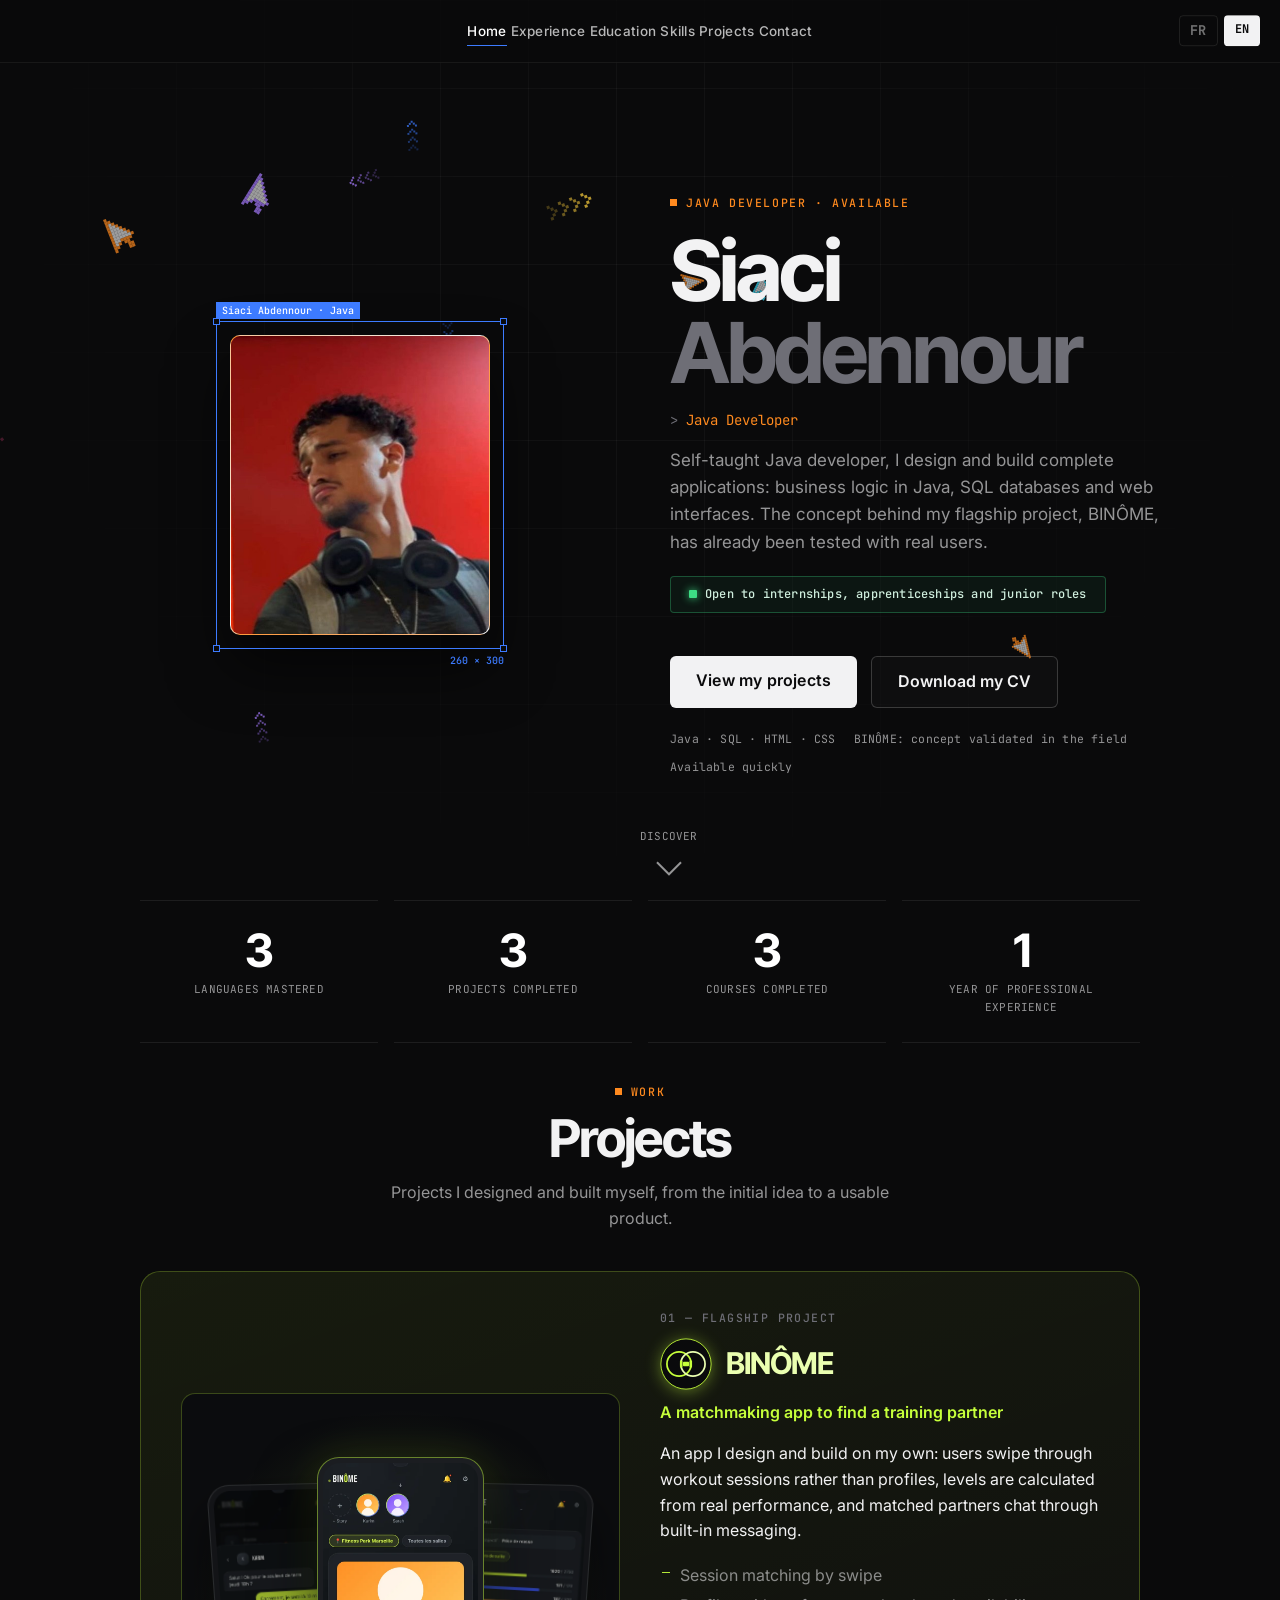
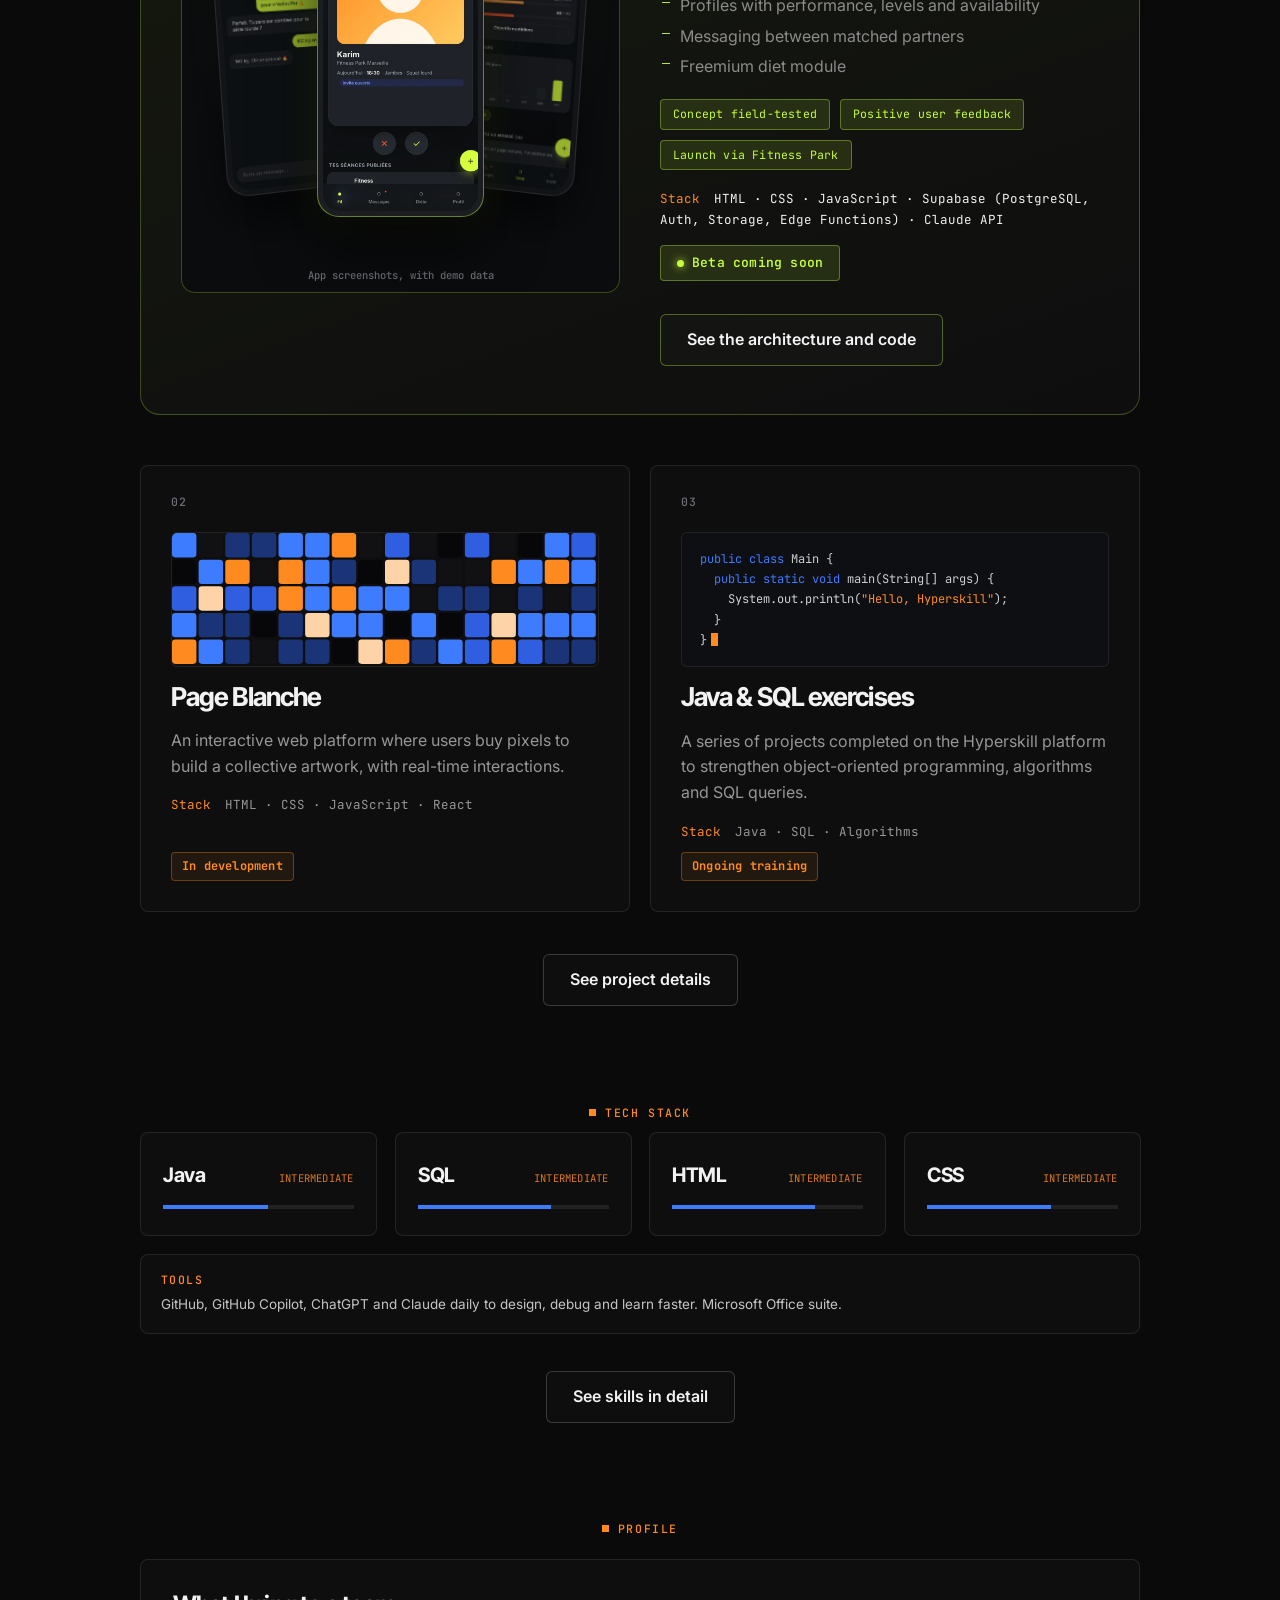
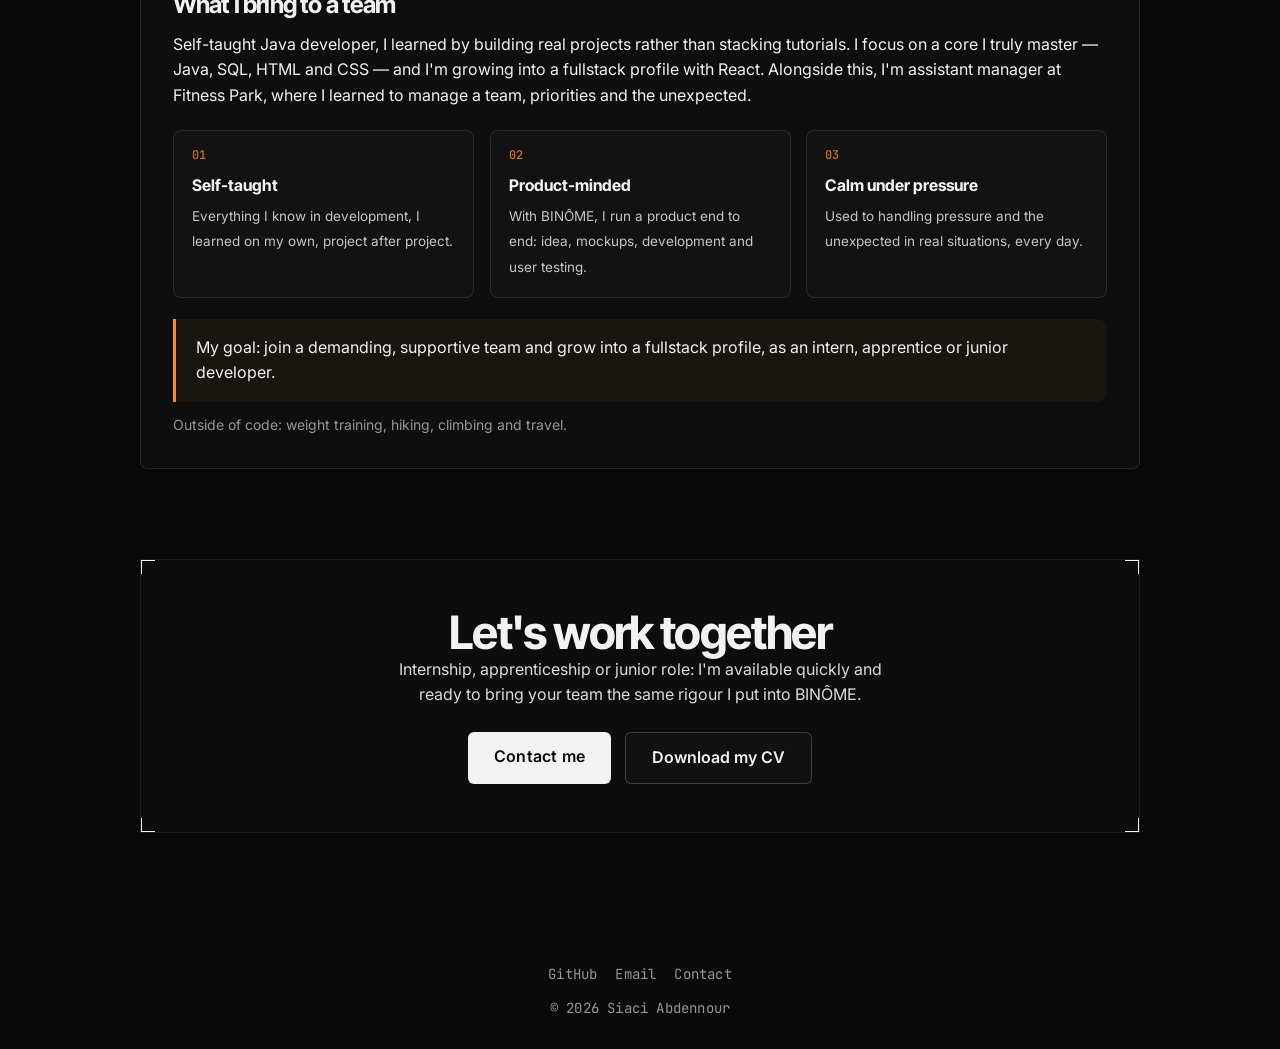
==== commit a69b89e9: "BINÔME : vraies captures de l'application à la place de l'illustration du téléphone Captures prises " ====
--- a/en/index.html
+++ b/en/index.html
@@ -102,30 +102,11 @@
   <p class="section-intro">Projects I designed and built myself, from the initial idea to a usable product.</p>
 
   <div class="case-study binome-block">
-    <div class="visual">
-      <svg viewBox="0 0 400 320" xmlns="http://www.w3.org/2000/svg" role="img" aria-label="Illustration of the BINÔME app: phone with a swipeable session card">
-        <rect width="400" height="320" fill="#0f0f11"/>
-        <rect x="140" y="26" width="120" height="268" rx="26" fill="#07070a" stroke="#c6ff3b" stroke-width="2"/>
-        <rect x="150" y="46" width="100" height="228" rx="10" fill="#17181a"/>
-        <g transform="rotate(-7 200 150)">
-          <rect x="160" y="90" width="80" height="118" rx="10" fill="#1c2016"/>
-        </g>
-        <g>
-          <rect x="160" y="82" width="80" height="118" rx="10" fill="#c6ff3b"/>
-          <circle cx="200" cy="118" r="16" fill="#07070a" opacity="0.55"/>
-          <rect x="172" y="150" width="56" height="8" rx="4" fill="#07070a" opacity="0.6"/>
-          <rect x="180" y="164" width="40" height="6" rx="3" fill="#07070a" opacity="0.4"/>
-          <rect x="176" y="182" width="48" height="10" rx="5" fill="#07070a" opacity="0.75"/>
-        </g>
-        <rect x="184" y="266" width="32" height="4" rx="2" fill="#c6ff3b"/>
-        <circle cx="292" cy="78" r="24" fill="#c6ff3b"/>
-        <path d="M292 90c-11-9-17-16-17-23 0-5 4-9 9-9 4 0 7 2 8 6 1-4 4-6 8-6 5 0 9 4 9 9 0 7-6 14-17 23z" fill="#07070a"/>
-        <g transform="translate(70,230)">
-          <line x1="0" y1="0" x2="42" y2="0" stroke="#c6ff3b" stroke-width="5" stroke-linecap="round"/>
-          <rect x="-11" y="-11" width="11" height="22" rx="3" fill="#eaffb0"/>
-          <rect x="42" y="-11" width="11" height="22" rx="3" fill="#eaffb0"/>
-        </g>
-      </svg>
+    <div class="visual binome-shots">
+      <figure class="phone phone-side phone-left"><img src="../images/binome/chat.webp" alt="Chat between two training partners" width="600" height="1298" loading="lazy"></figure>
+      <figure class="phone phone-main"><img src="../images/binome/feed.webp" alt="BINÔME feed: a workout session to swipe" width="600" height="1298" loading="lazy"></figure>
+      <figure class="phone phone-side phone-right"><img src="../images/binome/diete.webp" alt="Diet tracking with calorie and macro goals" width="600" height="1298" loading="lazy"></figure>
+      <p class="shots-caption">App screenshots, with demo data</p>
     </div>
     <div>
       <span class="project-kicker">01 — Flagship project</span>
--- a/style.css
+++ b/style.css
@@ -2976,3 +2976,107 @@
   content:'// ';
   color:var(--muted);
 }
+
+/* ==========================================================
+   BINÔME : captures de l'application dans des cadres de téléphone
+   ========================================================== */
+
+.case-study .visual.binome-shots{
+  position:relative;
+  display:flex;
+  justify-content:center;
+  align-items:center;
+  padding:34px 10px 46px;
+  min-height:500px;
+  overflow:hidden;
+  background:
+    radial-gradient(circle at 50% 45%, rgba(198,255,59,0.14), transparent 60%),
+    #0b0c0e;
+  perspective:1000px;
+}
+
+.binome-shots .phone{
+  margin:0;
+  flex:none;
+  width:40%;
+  max-width:225px;
+  aspect-ratio:600 / 1298;
+  border-radius:22px;
+  padding:5px;
+  background:#1b1d21;
+  border:1px solid rgba(255,255,255,0.14);
+  box-shadow:0 24px 50px rgba(0,0,0,0.6);
+  overflow:hidden;
+  transition:transform 0.5s cubic-bezier(.2,.7,.2,1), filter 0.5s;
+}
+
+.binome-shots .phone img{
+  width:100%;
+  height:100%;
+  object-fit:cover;
+  object-position:top;
+  border-radius:17px;
+  display:block;
+}
+
+.binome-shots .phone-main{
+  position:relative;
+  z-index:2;
+  border-color:rgba(198,255,59,0.45);
+  box-shadow:0 30px 60px rgba(0,0,0,0.7), 0 0 40px rgba(198,255,59,0.12);
+  animation:float 6s ease-in-out infinite;
+}
+
+.binome-shots .phone-side{
+  width:34%;
+  max-width:190px;
+  filter:brightness(0.7);
+}
+
+.binome-shots .phone-left{
+  transform:translateX(30%) rotateY(18deg) rotate(-4deg);
+}
+
+.binome-shots .phone-right{
+  transform:translateX(-30%) rotateY(-18deg) rotate(4deg);
+}
+
+/* Au survol, les téléphones s'écartent */
+.binome-shots:hover .phone-left{
+  transform:translateX(8%) rotateY(8deg) rotate(-2deg);
+  filter:brightness(0.95);
+}
+
+.binome-shots:hover .phone-right{
+  transform:translateX(-8%) rotateY(-8deg) rotate(2deg);
+  filter:brightness(0.95);
+}
+
+.shots-caption{
+  position:absolute;
+  left:0;
+  right:0;
+  bottom:12px;
+  text-align:center;
+  font:500 10.5px/1 var(--font-mono);
+  color:var(--muted);
+}
+
+@media (max-width:520px){
+  .case-study .visual.binome-shots{
+    min-height:360px;
+  }
+  .binome-shots .phone{
+    border-radius:16px;
+    padding:4px;
+  }
+  .binome-shots .phone img{
+    border-radius:12px;
+  }
+}
+
+@media (prefers-reduced-motion: reduce){
+  .binome-shots .phone-main{
+    animation:none;
+  }
+}
